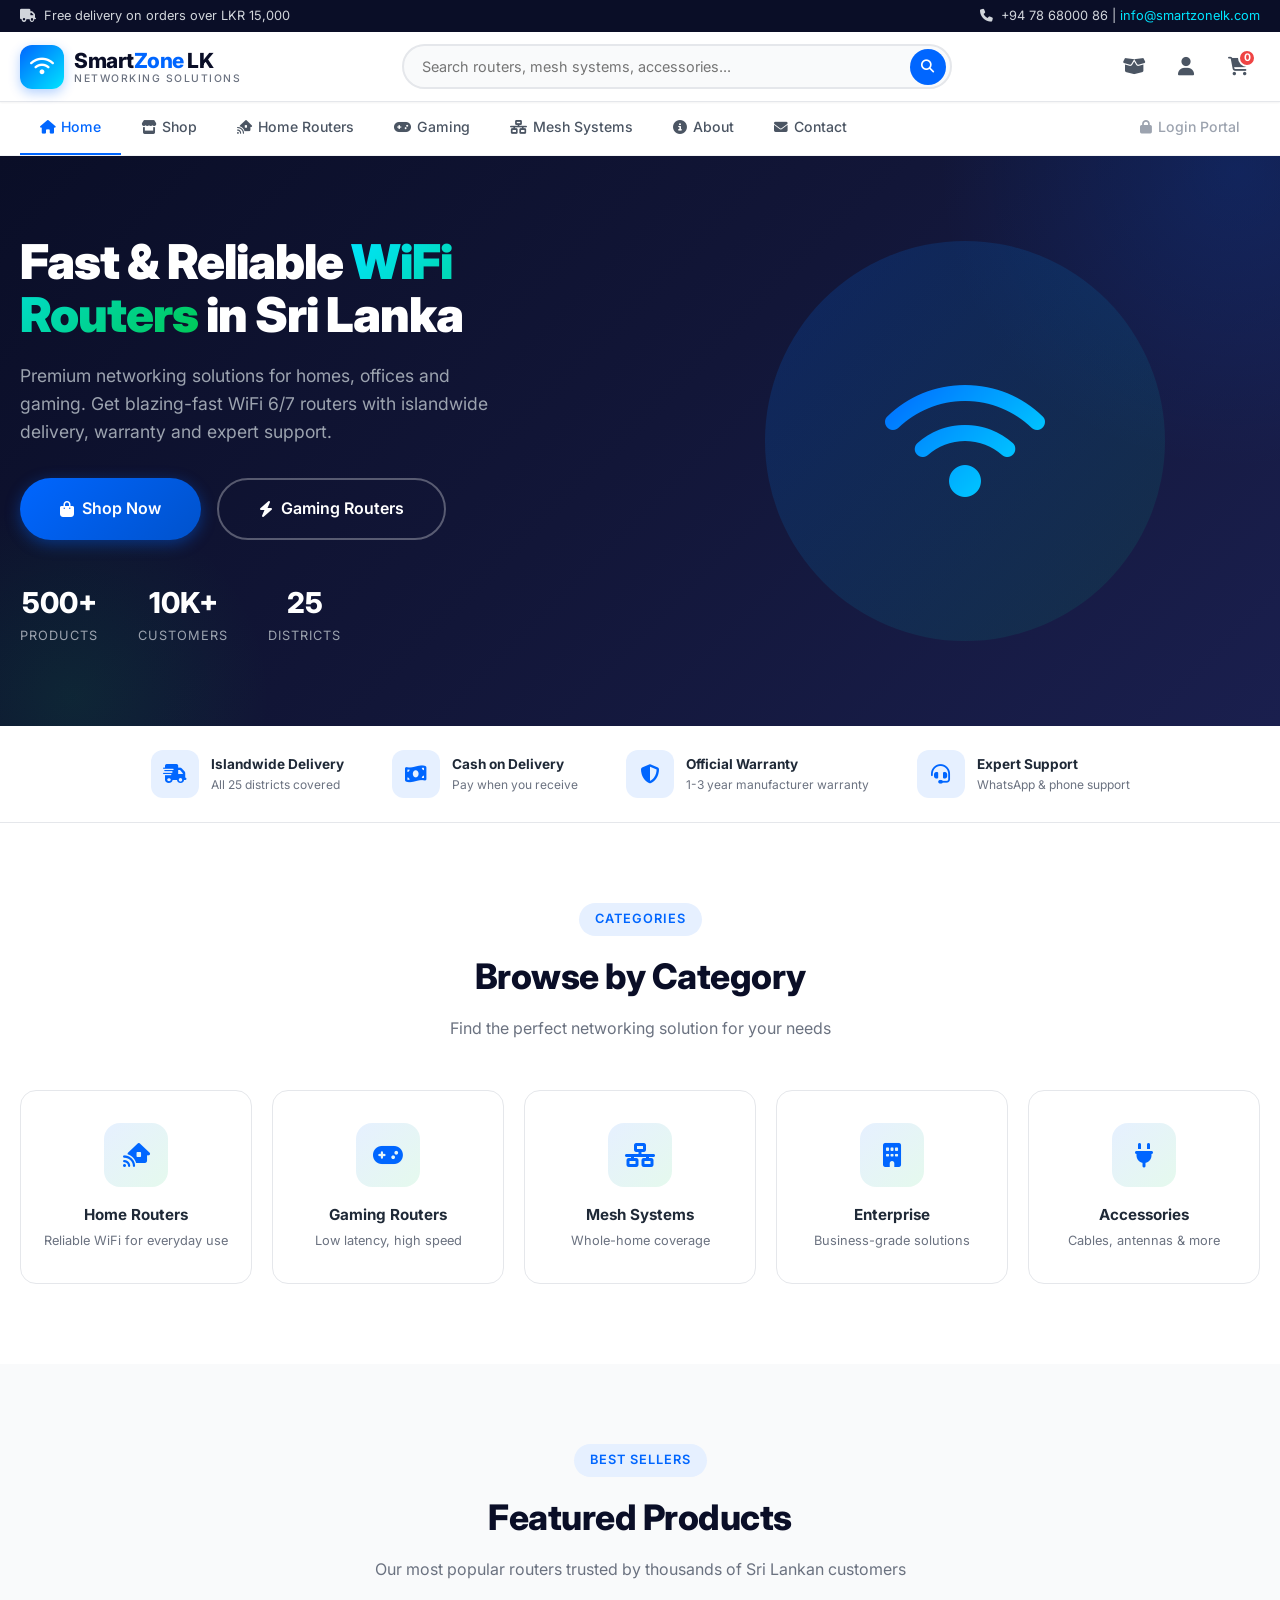
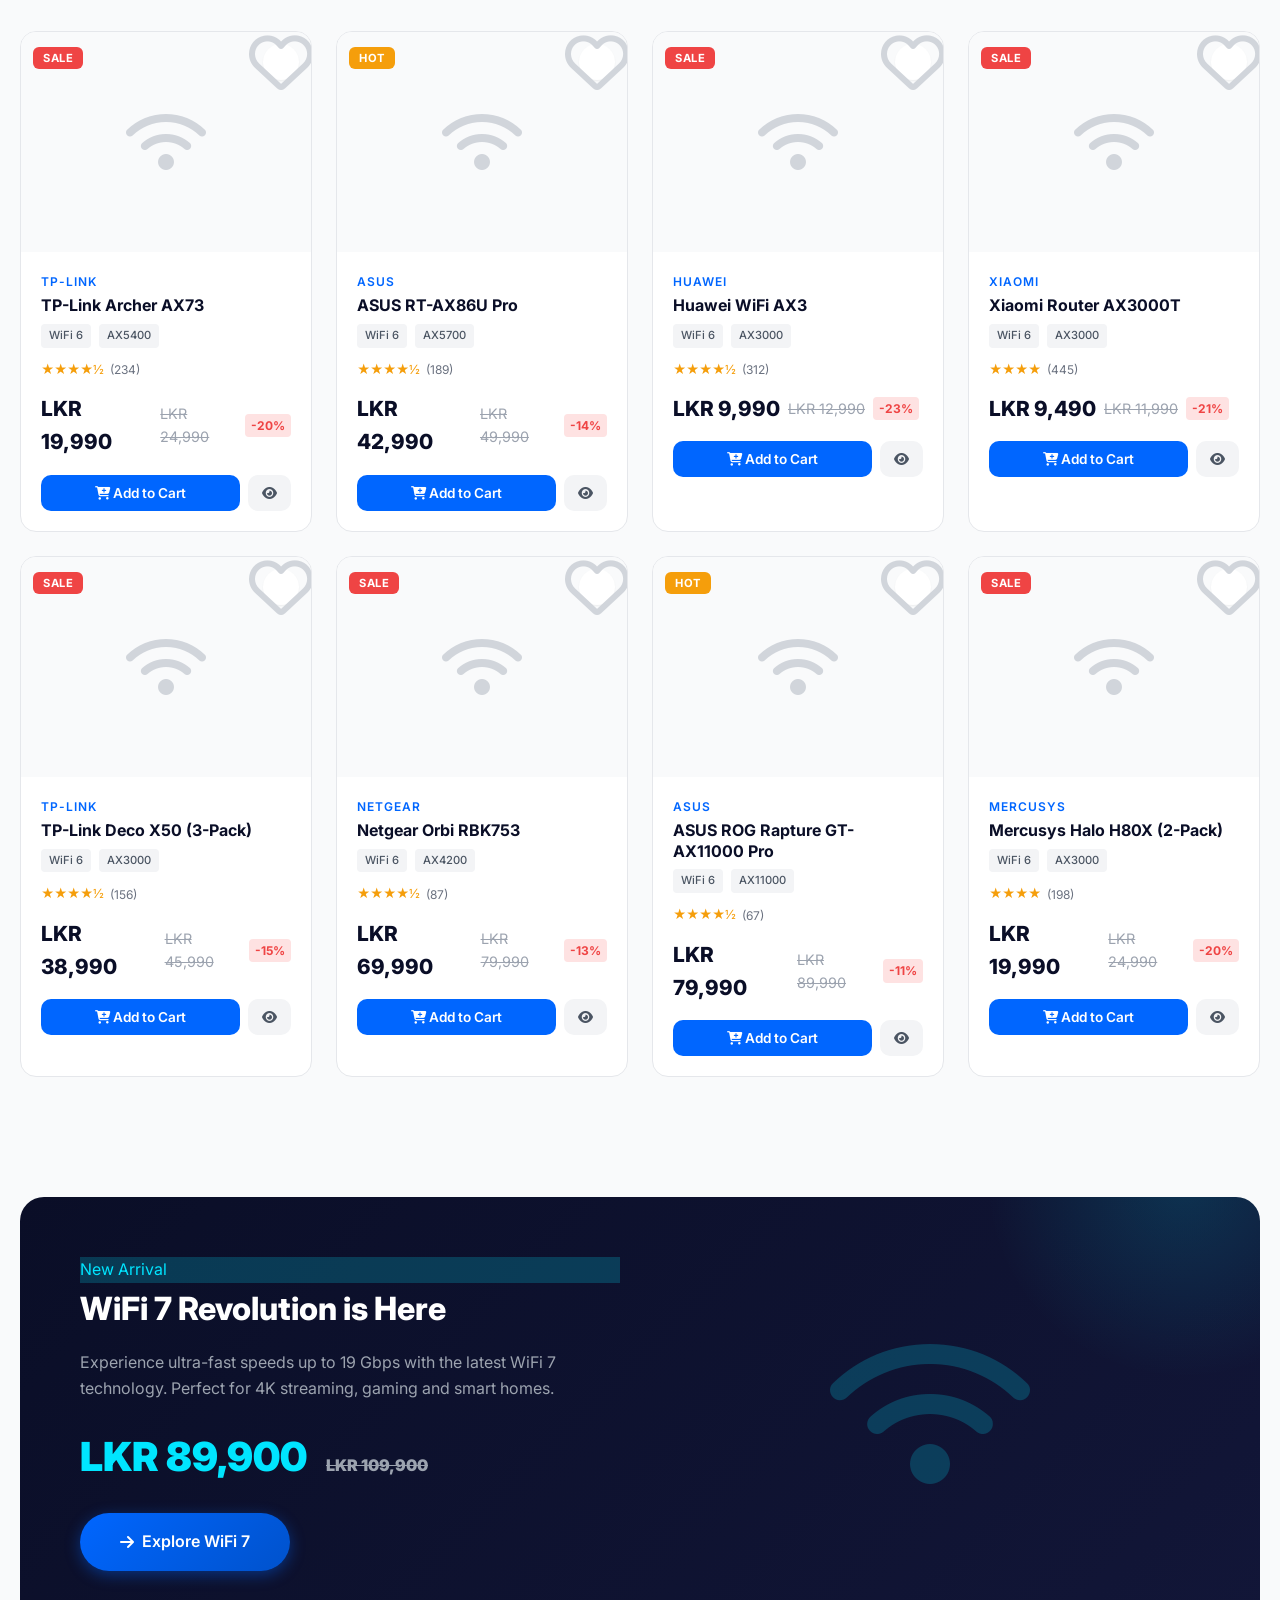
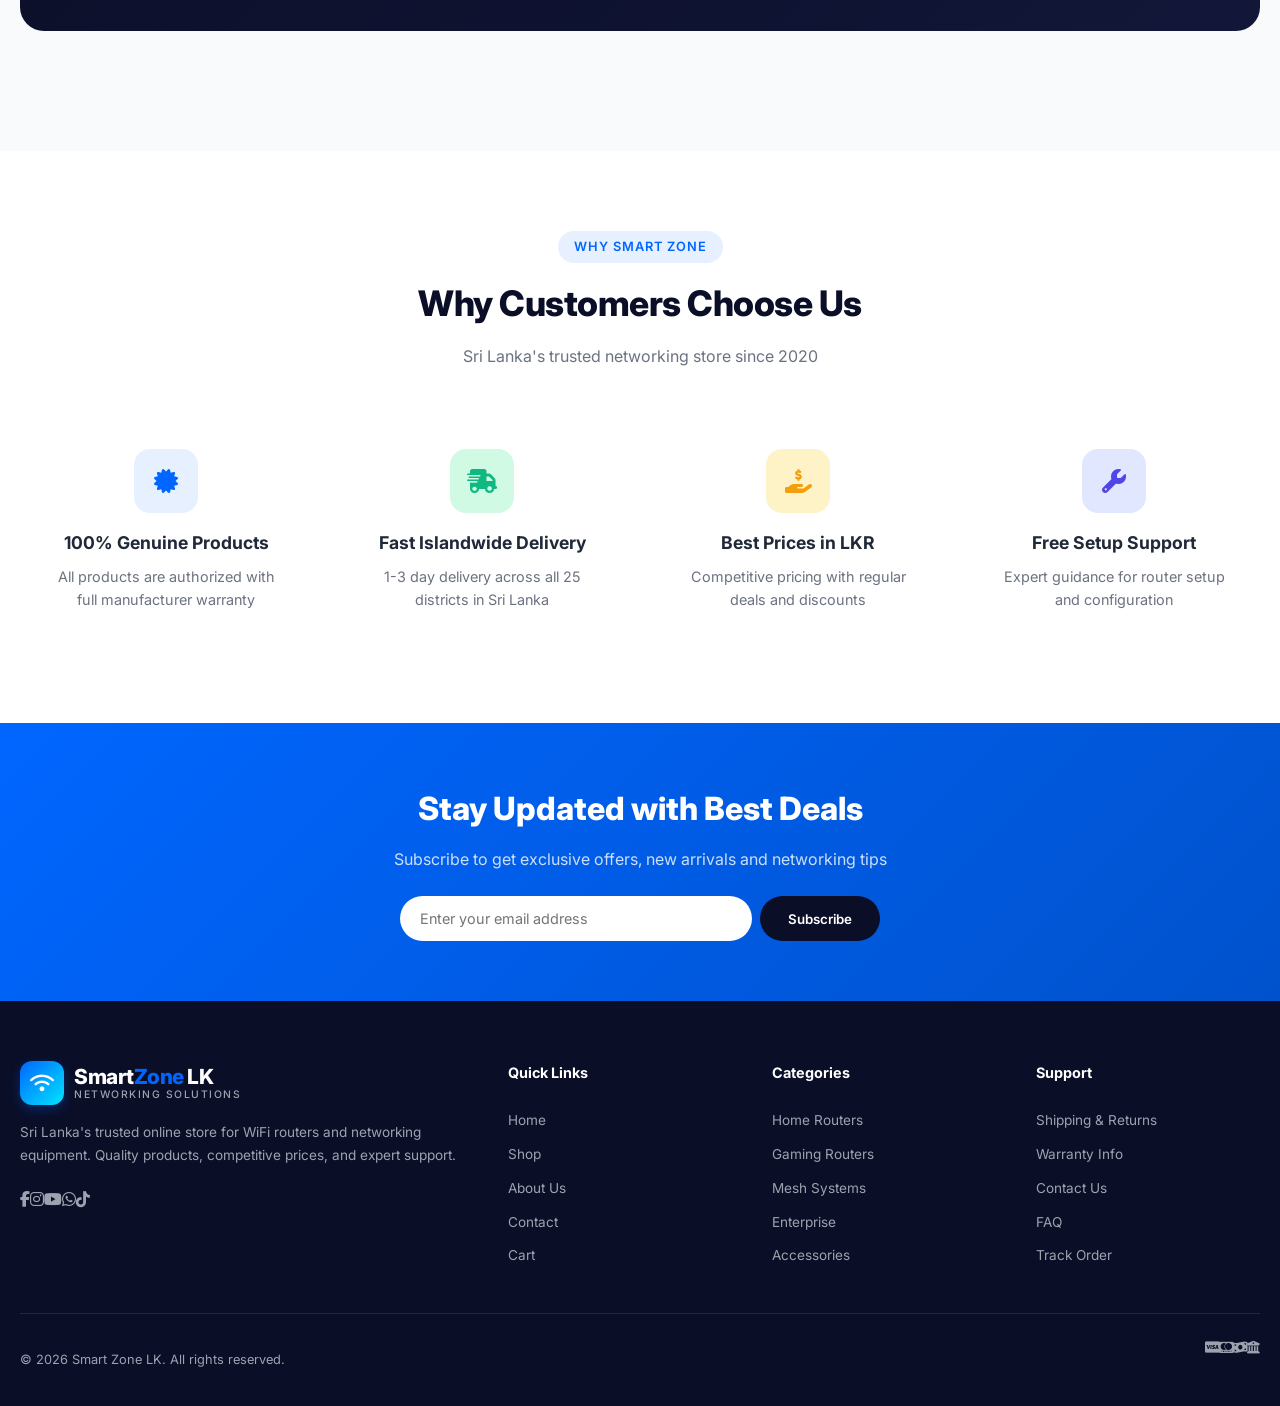
==== index.html @ ddccb2a2 "Add files via upload" ====
<!DOCTYPE html>
<html lang="en">
<head>
    <meta charset="UTF-8">
    <meta name="viewport" content="width=device-width, initial-scale=1.0">
    <title>Smart Zone LK | Fast & Reliable WiFi Routers in Sri Lanka</title>
    <meta name="description" content="Shop the best WiFi routers, networking devices and accessories in Sri Lanka. TP-Link, Huawei, ASUS, Xiaomi routers with islandwide delivery and warranty.">
    <meta name="keywords" content="WiFi router Sri Lanka, TP-Link, ASUS router, WiFi 6, gaming router, mesh system, networking Lanka, Smart Zone LK">
    <link rel="preconnect" href="https://fonts.googleapis.com">
    <link href="https://fonts.googleapis.com/css2?family=Inter:wght@300;400;500;600;700;800;900&family=JetBrains+Mono:wght@400;500&display=swap" rel="stylesheet">
    <link rel="stylesheet" href="https://cdnjs.cloudflare.com/ajax/libs/font-awesome/6.5.0/css/all.min.css">
    <link rel="stylesheet" href="CSS/style.css">
    <link rel="stylesheet" href="CSS/responsive.css">
    <link rel="stylesheet" href="CSS/admin.css">
</head>
<body>
    <!-- Top Bar -->
    <div class="top-bar">
        <div class="container">
            <span><i class="fas fa-truck"></i> Free delivery on orders over LKR 15,000</span>
            <span><i class="fas fa-phone"></i> +94 78 68000 86 | <a href="mailto:info@smartzonelk.com">info@smartzonelk.com</a></span>
        </div>
    </div>

    <!-- Header -->
    <header>
        <div class="container">
            <a href="#" class="logo" data-nav="home">
                <div class="logo-icon"><i class="fas fa-wifi"></i></div>
                <div class="logo-text">
                    <div class="brand">Smart<span>Zone</span> LK</div>
                    <div class="tagline">Networking Solutions</div>
                </div>
            </a>
            <div class="search-bar">
                <input type="text" id="searchInput" placeholder="Search routers, mesh systems, accessories...">
                <button id="searchBtn"><i class="fas fa-search"></i></button>
            </div>
            <div class="header-actions">
                <button class="header-btn" data-nav="orders" title="My Orders"><i class="fas fa-box-open"></i></button>
                <button class="header-btn" id="accountBtn" title="Account"><i class="fas fa-user"></i></button>
                <button class="header-btn" data-nav="cart" title="Cart">
                    <i class="fas fa-shopping-cart"></i>
                    <span class="badge" id="cartBadge">0</span>
                </button>
                <button class="mobile-menu-btn" id="mobileMenuBtn"><i class="fas fa-bars"></i></button>
            </div>
        </div>
    </header>

    <!-- Main Navigation -->
    <nav class="main-nav" id="mainNav">
        <div class="container">
            <a href="#" class="nav-link active" data-nav="home"><i class="fas fa-home"></i> Home</a>
            <a href="#" class="nav-link" data-nav="shop"><i class="fas fa-store"></i> Shop</a>
            <a href="#" class="nav-link" data-filter="Home Routers"><i class="fas fa-house-signal"></i> Home Routers</a>
            <a href="#" class="nav-link" data-filter="Gaming Routers"><i class="fas fa-gamepad"></i> Gaming</a>
            <a href="#" class="nav-link" data-filter="Mesh Systems"><i class="fas fa-network-wired"></i> Mesh Systems</a>
            <a href="#" class="nav-link" data-nav="about"><i class="fas fa-info-circle"></i> About</a>
            <a href="#" class="nav-link" data-nav="contact"><i class="fas fa-envelope"></i> Contact</a>
            <a href="#" class="nav-link" data-nav="login" style="margin-left:auto;color:var(--gray-400)"><i class="fas fa-lock"></i> Login Portal</a>
        </div>
    </nav>

    <!-- Mobile Nav -->
    <div class="mobile-nav" id="mobileNav">
        <div class="mobile-nav-header">
            <div class="logo">
                <div class="logo-icon" style="width:36px;height:36px;font-size:1rem;"><i class="fas fa-wifi"></i></div>
                <div class="logo-text">
                    <div class="brand" style="font-size:1rem;">Smart<span>Zone</span> LK</div>
                </div>
            </div>
            <button class="mobile-nav-close" id="mobileNavClose"><i class="fas fa-times"></i></button>
        </div>
        <div class="mobile-nav-links">
            <a href="#" data-nav="home"><i class="fas fa-home"></i> Home</a>
            <a href="#" data-nav="shop"><i class="fas fa-store"></i> Shop All</a>
            <a href="#" data-filter="Home Routers"><i class="fas fa-house-signal"></i> Home Routers</a>
            <a href="#" data-filter="Gaming Routers"><i class="fas fa-gamepad"></i> Gaming Routers</a>
            <a href="#" data-filter="Mesh Systems"><i class="fas fa-network-wired"></i> Mesh Systems</a>
            <a href="#" data-filter="Enterprise"><i class="fas fa-building"></i> Enterprise</a>
            <a href="#" data-filter="Accessories"><i class="fas fa-plug"></i> Accessories</a>
            <a href="#" data-nav="cart"><i class="fas fa-shopping-cart"></i> Cart</a>
            <a href="#" data-nav="orders"><i class="fas fa-box-open"></i> My Orders</a>
            <a href="#" data-nav="about"><i class="fas fa-info-circle"></i> About Us</a>
            <a href="#" data-nav="contact"><i class="fas fa-envelope"></i> Contact</a>
            <a href="#" data-nav="login"><i class="fas fa-lock"></i> Login Portal</a>
        </div>
    </div>

    <!-- ==================== PAGES ==================== -->

    <!-- HOME PAGE -->
    <div class="page active" id="page-home">
        <!-- Hero -->
        <section class="hero">
            <div class="container">
                <div class="hero-content">
                    <h1>Fast & Reliable <span>WiFi Routers</span> in Sri Lanka</h1>
                    <p>Premium networking solutions for homes, offices and gaming. Get blazing-fast WiFi 6/7 routers with islandwide delivery, warranty and expert support.</p>
                    <div class="hero-buttons">
                        <a href="#" class="btn btn-primary btn-lg" data-nav="shop"><i class="fas fa-shopping-bag"></i> Shop Now</a>
                        <a href="#" class="btn btn-outline btn-lg" data-filter="Gaming Routers"><i class="fas fa-bolt"></i> Gaming Routers</a>
                    </div>
                    <div class="hero-stats">
                        <div class="hero-stat"><div class="number">500+</div><div class="label">Products</div></div>
                        <div class="hero-stat"><div class="number">10K+</div><div class="label">Customers</div></div>
                        <div class="hero-stat"><div class="number">25</div><div class="label">Districts</div></div>
                    </div>
                </div>
                <div class="hero-visual">
                    <div class="hero-image-wrapper"><i class="fas fa-wifi"></i></div>
                </div>
            </div>
        </section>

        <!-- Trust Bar -->
        <section class="trust-bar">
            <div class="container">
                <div class="trust-items">
                    <div class="trust-item"><div class="trust-icon"><i class="fas fa-truck-fast"></i></div><div class="trust-text"><h4>Islandwide Delivery</h4><p>All 25 districts covered</p></div></div>
                    <div class="trust-item"><div class="trust-icon"><i class="fas fa-money-bill-wave"></i></div><div class="trust-text"><h4>Cash on Delivery</h4><p>Pay when you receive</p></div></div>
                    <div class="trust-item"><div class="trust-icon"><i class="fas fa-shield-halved"></i></div><div class="trust-text"><h4>Official Warranty</h4><p>1-3 year manufacturer warranty</p></div></div>
                    <div class="trust-item"><div class="trust-icon"><i class="fas fa-headset"></i></div><div class="trust-text"><h4>Expert Support</h4><p>WhatsApp & phone support</p></div></div>
                </div>
            </div>
        </section>

        <!-- Categories -->
        <section class="section" style="background:white;">
            <div class="container">
                <div class="section-header">
                    <div class="badge">Categories</div>
                    <h2>Browse by Category</h2>
                    <p>Find the perfect networking solution for your needs</p>
                </div>
                <div class="categories-grid">
                    <div class="category-card" data-filter="Home Routers"><div class="icon"><i class="fas fa-house-signal"></i></div><h3>Home Routers</h3><p>Reliable WiFi for everyday use</p></div>
                    <div class="category-card" data-filter="Gaming Routers"><div class="icon"><i class="fas fa-gamepad"></i></div><h3>Gaming Routers</h3><p>Low latency, high speed</p></div>
                    <div class="category-card" data-filter="Mesh Systems"><div class="icon"><i class="fas fa-network-wired"></i></div><h3>Mesh Systems</h3><p>Whole-home coverage</p></div>
                    <div class="category-card" data-filter="Enterprise"><div class="icon"><i class="fas fa-building"></i></div><h3>Enterprise</h3><p>Business-grade solutions</p></div>
                    <div class="category-card" data-filter="Accessories"><div class="icon"><i class="fas fa-plug"></i></div><h3>Accessories</h3><p>Cables, antennas & more</p></div>
                </div>
            </div>
        </section>

        <!-- Featured Products -->
        <section class="section">
            <div class="container">
                <div class="section-header">
                    <div class="badge">Best Sellers</div>
                    <h2>Featured Products</h2>
                    <p>Our most popular routers trusted by thousands of Sri Lankan customers</p>
                </div>
                <div class="products-grid" id="featuredProducts"></div>
            </div>
        </section>

        <!-- Featured Banner -->
        <section class="section" style="padding-top:0;">
            <div class="container">
                <div class="featured-banner">
                    <div>
                        <div class="badge" style="background:rgba(0,229,255,0.2);color:var(--accent);">New Arrival</div>
                        <h3>WiFi 7 Revolution is Here</h3>
                        <p>Experience ultra-fast speeds up to 19 Gbps with the latest WiFi 7 technology. Perfect for 4K streaming, gaming and smart homes.</p>
                        <div class="price-tag">LKR 89,900 <small>LKR 109,900</small></div>
                        <a href="#" class="btn btn-primary btn-lg" data-nav="shop"><i class="fas fa-arrow-right"></i> Explore WiFi 7</a>
                    </div>
                    <div style="display:flex;align-items:center;justify-content:center;"><i class="fas fa-wifi" style="font-size:10rem;color:rgba(0,229,255,0.2);"></i></div>
                </div>
            </div>
        </section>

        <!-- Why Choose Us -->
        <section class="section" style="background:white;">
            <div class="container">
                <div class="section-header">
                    <div class="badge">Why Smart Zone</div>
                    <h2>Why Customers Choose Us</h2>
                    <p>Sri Lanka's trusted networking store since 2020</p>
                </div>
                <div style="display:grid;grid-template-columns:repeat(auto-fit,minmax(250px,1fr));gap:24px;">
                    <div style="text-align:center;padding:32px;"><div style="width:64px;height:64px;background:var(--primary-light);border-radius:16px;display:flex;align-items:center;justify-content:center;margin:0 auto 16px;font-size:1.5rem;color:var(--primary);"><i class="fas fa-certificate"></i></div><h3 style="font-size:1.1rem;font-weight:700;margin-bottom:8px;">100% Genuine Products</h3><p style="font-size:0.9rem;color:var(--gray-500);">All products are authorized with full manufacturer warranty</p></div>
                    <div style="text-align:center;padding:32px;"><div style="width:64px;height:64px;background:var(--success-light);border-radius:16px;display:flex;align-items:center;justify-content:center;margin:0 auto 16px;font-size:1.5rem;color:var(--success);"><i class="fas fa-truck-fast"></i></div><h3 style="font-size:1.1rem;font-weight:700;margin-bottom:8px;">Fast Islandwide Delivery</h3><p style="font-size:0.9rem;color:var(--gray-500);">1-3 day delivery across all 25 districts in Sri Lanka</p></div>
                    <div style="text-align:center;padding:32px;"><div style="width:64px;height:64px;background:var(--warning-light);border-radius:16px;display:flex;align-items:center;justify-content:center;margin:0 auto 16px;font-size:1.5rem;color:var(--warning);"><i class="fas fa-hand-holding-dollar"></i></div><h3 style="font-size:1.1rem;font-weight:700;margin-bottom:8px;">Best Prices in LKR</h3><p style="font-size:0.9rem;color:var(--gray-500);">Competitive pricing with regular deals and discounts</p></div>
                    <div style="text-align:center;padding:32px;"><div style="width:64px;height:64px;background:#E0E7FF;border-radius:16px;display:flex;align-items:center;justify-content:center;margin:0 auto 16px;font-size:1.5rem;color:#4F46E5;"><i class="fas fa-wrench"></i></div><h3 style="font-size:1.1rem;font-weight:700;margin-bottom:8px;">Free Setup Support</h3><p style="font-size:0.9rem;color:var(--gray-500);">Expert guidance for router setup and configuration</p></div>
                </div>
            </div>
        </section>

        <!-- Newsletter -->
        <section class="newsletter">
            <div class="container">
                <h2>Stay Updated with Best Deals</h2>
                <p>Subscribe to get exclusive offers, new arrivals and networking tips</p>
                <div class="newsletter-form">
                    <input type="email" id="newsletterEmail" placeholder="Enter your email address">
                    <button id="newsletterBtn">Subscribe</button>
                </div>
            </div>
        </section>
    </div>

    <!-- SHOP PAGE -->
    <div class="page" id="page-shop">
        <div class="container">
            <div class="breadcrumb">
                <a href="#" data-nav="home">Home</a><i class="fas fa-chevron-right" style="font-size:0.7rem;"></i>
                <span class="current" id="shopBreadcrumb">All Products</span>
            </div>
            <h1 style="font-size:2rem;font-weight:800;color:var(--dark);margin-bottom:8px;" id="shopTitle">All Products</h1>
            <p style="color:var(--gray-500);margin-bottom:24px;" id="shopSubtitle">Browse our complete collection of routers and networking devices</p>
            <div class="shop-layout">
                <aside class="shop-sidebar">
                    <div class="filter-group">
                        <h4>Categories <i class="fas fa-filter"></i></h4>
                        <div class="filter-option"><input type="checkbox" id="cat-all" checked><label for="cat-all">All Products</label></div>
                        <div class="filter-option"><input type="checkbox" id="cat-home"><label for="cat-home">Home Routers</label></div>
                        <div class="filter-option"><input type="checkbox" id="cat-gaming"><label for="cat-gaming">Gaming Routers</label></div>
                        <div class="filter-option"><input type="checkbox" id="cat-mesh"><label for="cat-mesh">Mesh Systems</label></div>
                        <div class="filter-option"><input type="checkbox" id="cat-enterprise"><label for="cat-enterprise">Enterprise</label></div>
                        <div class="filter-option"><input type="checkbox" id="cat-accessories"><label for="cat-accessories">Accessories</label></div>
                    </div>
                    <div class="filter-group">
                        <h4>Brands</h4>
                        <div class="filter-option"><input type="checkbox" id="brand-tp"><label for="brand-tp">TP-Link</label></div>
                        <div class="filter-option"><input type="checkbox" id="brand-asus"><label for="brand-asus">ASUS</label></div>
                        <div class="filter-option"><input type="checkbox" id="brand-huawei"><label for="brand-huawei">Huawei</label></div>
                        <div class="filter-option"><input type="checkbox" id="brand-xiaomi"><label for="brand-xiaomi">Xiaomi</label></div>
                        <div class="filter-option"><input type="checkbox" id="brand-netgear"><label for="brand-netgear">Netgear</label></div>
                        <div class="filter-option"><input type="checkbox" id="brand-mercusys"><label for="brand-mercusys">Mercusys</label></div>
                    </div>
                    <div class="filter-group">
                        <h4>WiFi Standard</h4>
                        <div class="filter-option"><input type="checkbox" id="wifi-6e"><label for="wifi-6e">WiFi 6E</label></div>
                        <div class="filter-option"><input type="checkbox" id="wifi-6"><label for="wifi-6">WiFi 6</label></div>
                        <div class="filter-option"><input type="checkbox" id="wifi-5"><label for="wifi-5">WiFi 5 (AC)</label></div>
                    </div>
                    <div class="filter-group">
                        <h4>Price Range (LKR)</h4>
                        <div class="price-range">
                            <input type="number" id="priceMin" placeholder="Min" value="0">
                            <span>—</span>
                            <input type="number" id="priceMax" placeholder="Max" value="200000">
                        </div>
                        <button class="btn btn-sm btn-ghost" id="applyPriceBtn" style="width:100%;margin-top:12px;justify-content:center;">Apply Price Filter</button>
                    </div>
                </aside>
                <div class="shop-main">
                    <div class="shop-header">
                        <div class="results">Showing <strong id="productCount">0</strong> products</div>
                        <select class="sort-select" id="sortSelect">
                            <option value="featured">Sort: Featured</option>
                            <option value="price-low">Price: Low to High</option>
                            <option value="price-high">Price: High to Low</option>
                            <option value="name-az">Name: A-Z</option>
                            <option value="newest">Newest First</option>
                            <option value="rating">Highest Rated</option>
                        </select>
                    </div>
                    <div class="products-grid" id="shopProducts"></div>
                </div>
            </div>
        </div>
    </div>

    <!-- PRODUCT DETAIL PAGE -->
    <div class="page" id="page-product">
        <div class="container">
            <div class="breadcrumb">
                <a href="#" data-nav="home">Home</a><i class="fas fa-chevron-right" style="font-size:0.7rem;"></i>
                <a href="#" data-nav="shop">Shop</a><i class="fas fa-chevron-right" style="font-size:0.7rem;"></i>
                <span class="current" id="productBreadcrumb">Product</span>
            </div>
            <div class="product-detail-grid" id="productDetail"></div>
            <div class="related-products" id="relatedProducts"></div>
        </div>
    </div>

    <!-- CART PAGE -->
    <div class="page" id="page-cart">
        <div class="container">
            <h1><i class="fas fa-shopping-cart" style="color:var(--primary);"></i> Shopping Cart</h1>
            <div id="cartContent"></div>
        </div>
    </div>

    <!-- CHECKOUT PAGE -->
    <div class="page" id="page-checkout">
        <div class="container">
            <h1><i class="fas fa-credit-card" style="color:var(--primary);"></i> Checkout</h1>
            <div class="checkout-layout">
                <div>
                    <div class="checkout-form">
                        <h3><span class="step">1</span> Shipping Information</h3>
                        <div class="form-row">
                            <div class="form-group"><label>Full Name *</label><input type="text" id="checkName" placeholder="e.g. Kamal Perera" required></div>
                            <div class="form-group"><label>Phone Number *</label><input type="tel" id="checkPhone" placeholder="+94 7X XXX XXXX" required></div>
                        </div>
                        <div class="form-group"><label>Email Address *</label><input type="email" id="checkEmail" placeholder="kamal@email.com" required></div>
                        <div class="form-group"><label>Shipping Address *</label><textarea id="checkAddress" placeholder="No. 123, Main Street, Colombo 07" rows="3"></textarea></div>
                        <div class="form-row">
                            <div class="form-group">
                                <label>District *</label>
                                <select id="checkDistrict">
                                    <option value="">Select District</option>
                                    <option>Colombo</option><option>Gampaha</option><option>Kalutara</option><option>Kandy</option><option>Matale</option><option>Nuwara Eliya</option><option>Galle</option><option>Matara</option><option>Hambantota</option><option>Jaffna</option><option>Kilinochchi</option><option>Mannar</option><option>Mullaitivu</option><option>Vavuniya</option><option>Batticaloa</option><option>Ampara</option><option>Trincomalee</option><option>Kurunegala</option><option>Puttalam</option><option>Anuradhapura</option><option>Polonnaruwa</option><option>Badulla</option><option>Monaragala</option><option>Ratnapura</option><option>Kegalle</option>
                                </select>
                            </div>
                            <div class="form-group"><label>City *</label><input type="text" id="checkCity" placeholder="e.g. Colombo"></div>
                        </div>
                        <div class="form-group"><label>Postal Code</label><input type="text" id="checkPostal" placeholder="e.g. 00700"></div>
                        <div class="form-group"><label>Order Notes (Optional)</label><textarea id="checkNotes" placeholder="Any special instructions..." rows="2"></textarea></div>
                    </div>
                    <div class="checkout-form" style="margin-top:24px;">
                        <h3><span class="step">2</span> Payment Method</h3>
                        <div class="payment-methods">
                            <div class="payment-method active" data-method="cod"><input type="radio" name="payment" value="cod" checked><div class="pay-icon"><i class="fas fa-money-bill-wave"></i></div><div class="pay-info"><h4>Cash on Delivery (COD)</h4><p>Pay when you receive your order</p></div></div>
                            <div class="payment-method" data-method="bank"><input type="radio" name="payment" value="bank"><div class="pay-icon"><i class="fas fa-building-columns"></i></div><div class="pay-info"><h4>Bank Transfer</h4><p>Direct bank transfer to our account</p></div></div>
                            <div class="payment-method" data-method="online"><input type="radio" name="payment" value="online"><div class="pay-icon"><i class="fas fa-credit-card"></i></div><div class="pay-info"><h4>Online Payment (PayHere)</h4><p>Credit/Debit card, eZ Cash, mCash</p></div></div>
                        </div>
                        <div id="bankDetails" style="display:none;background:var(--gray-50);padding:16px;border-radius:10px;margin-bottom:16px;">
                            <p style="font-size:0.85rem;color:var(--gray-600);margin-bottom:8px;"><strong>Bank Transfer Details:</strong></p>
                            <p style="font-size:0.85rem;color:var(--gray-600);">Bank: Bank of Ceylon</p>
                            <p style="font-size:0.85rem;color:var(--gray-600);">Account Name: I P M D WIJEGUNAWARSHANA</p>
                            <p style="font-size:0.85rem;color:var(--gray-600);">Account No: 95251938</p>
                            <p style="font-size:0.85rem;color:var(--gray-600);">Branch: Padaviya</p>
                        </div>
                    </div>
                    <button class="btn btn-primary btn-lg" id="placeOrderBtn" style="width:100%;justify-content:center;margin-top:24px;"><i class="fas fa-lock"></i> Place Order</button>
                </div>
                <div class="order-summary" id="checkoutSummary"></div>
            </div>
        </div>
    </div>

    <!-- ABOUT PAGE -->
    <div class="page" id="page-about">
        <div class="about-hero"><div class="container"><h1>About Smart Zone LK</h1><p>Sri Lanka's premier destination for WiFi routers and networking solutions</p></div></div>
        <div class="about-content">
            <div class="container">
                <div class="about-grid">
                    <div>
                        <h2>Connecting Sri Lanka to the Digital World</h2>
                        <p>Founded in 2020, Smart Zone LK has grown to become one of Sri Lanka's most trusted online retailers for networking equipment. We specialize in providing high-quality WiFi routers, mesh systems, and networking accessories at competitive prices.</p>
                        <p>Our mission is simple: to help every Sri Lankan home and business enjoy fast, reliable internet connectivity. We partner with leading brands like TP-Link, ASUS, Huawei, Xiaomi, and Netgear to bring you genuine products with full warranty coverage.</p>
                        <div class="about-features">
                            <div class="about-feature"><i class="fas fa-check-circle"></i><div><h4>Authorized Dealer</h4><p>Official partner of top brands</p></div></div>
                            <div class="about-feature"><i class="fas fa-check-circle"></i><div><h4>Expert Team</h4><p>Certified networking professionals</p></div></div>
                            <div class="about-feature"><i class="fas fa-check-circle"></i><div><h4>25 District Coverage</h4><p>Islandwide delivery network</p></div></div>
                            <div class="about-feature"><i class="fas fa-check-circle"></i><div><h4>After-Sales Support</h4><p>Dedicated WhatsApp support</p></div></div>
                        </div>
                    </div>
                    <div style="background:var(--gray-50);border-radius:var(--radius-xl);padding:40px;text-align:center;">
                        <i class="fas fa-wifi" style="font-size:6rem;color:var(--primary);margin-bottom:24px;"></i>
                        <div style="display:grid;grid-template-columns:1fr 1fr;gap:20px;text-align:center;">
                            <div><div style="font-size:2rem;font-weight:900;color:var(--primary);">10,000+</div><div style="font-size:0.85rem;color:var(--gray-500);">Happy Customers</div></div>
                            <div><div style="font-size:2rem;font-weight:900;color:var(--secondary);">500+</div><div style="font-size:0.85rem;color:var(--gray-500);">Products Available</div></div>
                            <div><div style="font-size:2rem;font-weight:900;color:var(--warning);">4.8/5</div><div style="font-size:0.85rem;color:var(--gray-500);">Customer Rating</div></div>
                            <div><div style="font-size:2rem;font-weight:900;color:var(--accent);">3 Years</div><div style="font-size:0.85rem;color:var(--gray-500);">In Business</div></div>
                        </div>
                    </div>
                </div>
            </div>
        </div>
    </div>

    <!-- CONTACT PAGE -->
    <div class="page" id="page-contact">
        <div class="container">
            <div class="breadcrumb"><a href="#" data-nav="home">Home</a><i class="fas fa-chevron-right" style="font-size:0.7rem;"></i><span class="current">Contact Us</span></div>
            <div class="contact-page">
                <h1 style="font-size:2rem;font-weight:800;color:var(--dark);margin-bottom:8px;">Get in Touch</h1>
                <p style="color:var(--gray-500);margin-bottom:40px;">Have questions? We're here to help you find the perfect networking solution.</p>
                <div class="contact-grid">
                    <div class="contact-info-cards">
                        <div class="contact-card"><div class="icon"><i class="fas fa-location-dot"></i></div><div><h4>Visit Our Store</h4><p>Bandaranayaka Juncition ,Padaviya, Sri Lanka</p></div></div>
                        <div class="contact-card"><div class="icon"><i class="fas fa-phone"></i></div><div><h4>Call Us</h4><p>+94 78 68000 86<br>+94 78 68000 86</p></div></div>
                        <div class="contact-card"><div class="icon"><i class="fab fa-whatsapp"></i></div><div><h4>WhatsApp</h4><p>+94 78 68000 86<br>Available 9 AM - 9 PM</p></div></div>
                        <div class="contact-card"><div class="icon"><i class="fas fa-envelope"></i></div><div><h4>Email</h4><p>info@smartzonelk.com<br>support@smartzonelk.com</p></div></div>
                        <div class="contact-card"><div class="icon"><i class="fas fa-clock"></i></div><div><h4>Business Hours</h4><p>Mon - Sat: 9:00 AM - 7:00 PM<br>Sunday: 10:00 AM - 5:00 PM</p></div></div>
                    </div>
                    <div class="checkout-form">
                        <h3><i class="fas fa-paper-plane"></i> Send us a Message</h3>
                        <div class="form-row">
                            <div class="form-group"><label>Your Name</label><input type="text" placeholder="Full name"></div>
                            <div class="form-group"><label>Email</label><input type="email" placeholder="your@email.com"></div>
                        </div>
                        <div class="form-group"><label>Subject</label><input type="text" placeholder="How can we help?"></div>
                        <div class="form-group"><label>Message</label><textarea rows="5" placeholder="Write your message here..."></textarea></div>
                        <button class="btn btn-primary" id="sendMessageBtn" style="width:100%;justify-content:center;"><i class="fas fa-paper-plane"></i> Send Message</button>
                    </div>
                </div>
            </div>
        </div>
    </div>

    <!-- SHIPPING PAGE -->
    <div class="page" id="page-shipping">
        <div class="container">
            <div class="policy-page">
                <h1>Shipping & Returns Policy</h1>
                <p class="last-updated">Last updated: January 2025</p>
                <h2>Shipping Information</h2>
                <p>Smart Zone LK delivers to all 25 districts in Sri Lanka. We use reliable courier partners to ensure your products reach you safely and on time.</p>
                <ul><li><strong>Colombo & Suburbs:</strong> 1-2 business days</li><li><strong>Major Cities:</strong> 2-3 business days</li><li><strong>Other Districts:</strong> 3-5 business days</li><li><strong>Free Delivery:</strong> Orders above LKR 15,000</li><li><strong>Standard Delivery:</strong> LKR 400 - LKR 650 (based on location)</li></ul>
                <h2>Return Policy</h2>
                <p>We offer a 7-day return policy for defective products. Items must be in original packaging with all accessories and documentation.</p>
                <ul><li>Products must be unused and in original condition</li><li>Return shipping costs are covered for defective items</li><li>Refunds are processed within 5-7 business days</li><li>Exchange available for same product if defective</li></ul>
            </div>
        </div>
    </div>

    <!-- WARRANTY PAGE -->
    <div class="page" id="page-warranty">
        <div class="container">
            <div class="policy-page">
                <h1>Warranty Information</h1>
                <p class="last-updated">Last updated: January 2025</p>
                <h2>Manufacturer Warranty</h2>
                <p>All products sold by Smart Zone LK come with official manufacturer warranty. Warranty periods vary by product and brand.</p>
                <h2>Warranty Coverage</h2>
                <ul><li>TP-Link: 2-3 years manufacturer warranty</li><li>ASUS: 2-3 years manufacturer warranty</li><li>Huawei: 1-2 years manufacturer warranty</li><li>Xiaomi: 1 year manufacturer warranty</li><li>Netgear: 1-2 years manufacturer warranty</li></ul>
                <h2>What's Covered</h2>
                <p>Manufacturing defects, hardware malfunctions under normal use, and firmware issues are covered. Physical damage, water damage, and unauthorized modifications void the warranty.</p>
                <h2>Claim Process</h2>
                <p>Contact our support team via WhatsApp or email with your order number and issue description. We'll guide you through the warranty claim process.</p>
            </div>
        </div>
    </div>

    <!-- LOGIN/REGISTER PORTAL -->
    <div class="page" id="page-login">
        <div class="admin-login-page">
            <div class="admin-login-card" id="portalLoginCard">
                <div class="logo-icon" style="background:linear-gradient(135deg,var(--primary),var(--accent));margin:0 auto 20px;"><i class="fas fa-user-circle"></i></div>
                <h2 id="portalTitle">Sign In</h2>
                <p id="portalSubtitle">Access your account or admin dashboard</p>
                <div class="form-group"><label>Email Address</label><input type="email" id="portalEmail" placeholder="your@email.com"></div>
                <div class="form-group"><label>Password</label><input type="password" id="portalPassword" placeholder="Enter password"></div>
                
                <!-- Registration Specific Fields (Hidden by default) -->
                <div id="portalRegFields" style="display:none;">
                    <div class="form-group"><label>Full Name</label><input type="text" id="portalName" placeholder="Your full name"></div>
                    <div class="form-group"><label>Phone</label><input type="tel" id="portalPhone" placeholder="+94 7X XXX XXXX"></div>
                </div>

                <div class="form-group" style="display:flex;align-items:center;gap:8px;" id="portalRememberDiv"><input type="checkbox" id="portalRemember" style="accent-color:var(--primary);"><label for="portalRemember" style="font-size:0.85rem;color:var(--gray-600);">Remember me</label></div>
                
                <button class="btn btn-primary btn-lg" id="portalSubmitBtn" style="width:100%;justify-content:center;"><i class="fas fa-sign-in-alt"></i> Sign In</button>
                <p style="text-align:center;margin-top:16px;font-size:0.85rem;color:var(--gray-600);" id="portalSwitchText">Don't have an account? <a href="#" id="portalSwitchLink" style="color:var(--primary);font-weight:600;">Sign Up</a></p>
                <div style="text-align:center;margin-top:20px;"><a href="#" onclick="navigateTo('home')" style="color:var(--gray-500);text-decoration:none;font-size:0.85rem;"><i class="fas fa-arrow-left"></i> Back to Store</a></div>
            </div>
        </div>
    </div>

    <!-- CUSTOMER ORDERS PAGE -->
    <div class="page" id="page-orders">
        <div class="container" style="padding: 40px 20px;">
            <div style="display: flex; justify-content: space-between; align-items: center; margin-bottom: 32px;">
                <h1 style="font-size: 2rem; font-weight: 800; color: var(--dark);">My Orders</h1>
                <button class="btn btn-outline" style="color:var(--dark); border-color:var(--gray-300);" onclick="navigateTo('shop')"><i class="fas fa-store"></i> Keep Shopping</button>
            </div>
            
            <div id="customerOrdersContainer">
                <!-- Orders will be injected here via orders.js -->
            </div>
        </div>
    </div>

    <!-- ADMIN DASHBOARD -->
    <div class="page" id="page-admin">
        <div class="admin-layout">
            <aside class="admin-sidebar">
                <div class="admin-logo"><h3>🔷 Smart Zone LK</h3><span>Admin Dashboard</span></div>
                <nav class="admin-nav">
                    <div class="admin-nav-section">Main</div>
                    <a class="admin-nav-item active" data-admin="dashboard"><i class="fas fa-chart-pie"></i> Dashboard</a>
                    <a class="admin-nav-item" data-admin="products"><i class="fas fa-box"></i> Products</a>
                    <a class="admin-nav-item" data-admin="orders"><i class="fas fa-shopping-bag"></i> Orders</a>
                    <a class="admin-nav-item" data-admin="customers"><i class="fas fa-users"></i> Customers</a>
                    <div class="admin-nav-section">Management</div>
                    <a class="admin-nav-item" data-admin="add-product"><i class="fas fa-plus-circle"></i> Add Product</a>
                    <a class="admin-nav-item" data-admin="analytics"><i class="fas fa-chart-line"></i> Analytics</a>
                    <a class="admin-nav-item" data-nav="home"><i class="fas fa-store"></i> View Store</a>
                    <div class="admin-nav-section">Account</div>
                    <a class="admin-nav-item" id="adminLogoutBtn" style="color:var(--danger);"><i class="fas fa-sign-out-alt"></i> Logout</a>
                </nav>
            </aside>
            <main class="admin-main">
                <!-- Dashboard -->
                <div class="admin-section active" id="admin-dashboard">
                    <div class="admin-header">
                        <div><h1>Dashboard</h1><p style="color:var(--gray-500);font-size:0.9rem;">Welcome back! Here's what's happening with your store.</p></div>
                        <div class="admin-user"><div class="admin-avatar">A</div><div><div style="font-weight:600;font-size:0.9rem;">Admin User</div><div style="font-size:0.75rem;color:var(--gray-500);">Store Manager</div></div></div>
                    </div>
                    <div class="stats-grid">
                        <div class="stat-card"><div class="stat-icon blue"><i class="fas fa-dollar-sign"></i></div><div class="stat-value" id="statRevenue">LKR 2,450,000</div><div class="stat-label">Total Revenue</div><div class="stat-change up"><i class="fas fa-arrow-up"></i> 12.5% from last month</div></div>
                        <div class="stat-card"><div class="stat-icon green"><i class="fas fa-shopping-bag"></i></div><div class="stat-value" id="statOrders">156</div><div class="stat-label">Total Orders</div><div class="stat-change up"><i class="fas fa-arrow-up"></i> 8.2% from last month</div></div>
                        <div class="stat-card"><div class="stat-icon orange"><i class="fas fa-box"></i></div><div class="stat-value" id="statProducts">48</div><div class="stat-label">Products</div><div class="stat-change up"><i class="fas fa-arrow-up"></i> 5 new this month</div></div>
                        <div class="stat-card"><div class="stat-icon red"><i class="fas fa-users"></i></div><div class="stat-value">1,247</div><div class="stat-label">Customers</div><div class="stat-change up"><i class="fas fa-arrow-up"></i> 15.3% from last month</div></div>
                    </div>
                    <div class="admin-card">
                        <div class="admin-card-header"><h3><i class="fas fa-chart-bar" style="color:var(--primary);"></i> Monthly Sales Overview</h3></div>
                        <div style="padding:24px;"><div class="chart-container"><div class="chart-bars" id="chartBars"></div></div></div>
                    </div>
                    <div class="admin-card">
                        <div class="admin-card-header"><h3>Recent Orders</h3><button class="btn btn-sm btn-ghost" data-admin="orders">View All</button></div>
                        <table class="admin-table"><thead><tr><th>Order ID</th><th>Customer</th><th>Amount</th><th>Status</th><th>Date</th></tr></thead><tbody id="recentOrdersBody"></tbody></table>
                    </div>
                    <div class="admin-card">
                        <div class="admin-card-header"><h3><i class="fas fa-exclamation-triangle" style="color:var(--warning);"></i> Low Stock Alerts</h3></div>
                        <table class="admin-table"><thead><tr><th>Product</th><th>SKU</th><th>Stock</th><th>Status</th></tr></thead><tbody id="lowStockBody"></tbody></table>
                    </div>
                </div>
                <!-- Products -->
                <div class="admin-section" id="admin-products" style="display:none;">
                    <div class="admin-header"><h1>Products</h1><button class="btn btn-primary" data-admin="add-product"><i class="fas fa-plus"></i> Add Product</button></div>
                    <div class="admin-card"><table class="admin-table"><thead><tr><th>Product</th><th>Brand</th><th>Category</th><th>Price</th><th>Stock</th><th>Status</th><th>Actions</th></tr></thead><tbody id="adminProductsBody"></tbody></table></div>
                </div>
                <!-- Add Product -->
                <div class="admin-section" id="admin-add-product" style="display:none;">
                    <div class="admin-header"><h1 id="productFormTitle">Add New Product</h1><button class="btn btn-ghost" data-admin="products"><i class="fas fa-arrow-left"></i> Back to Products</button></div>
                    <div class="admin-card">
                        <div class="admin-form-grid">
                            <div class="full"><label>Image URL (Optional)</label><input type="text" id="prodImageUrl" placeholder="https://example.com/image.jpg"></div>
                            <div><label>Product Name *</label><input type="text" id="prodName" placeholder="e.g. TP-Link Archer AX73"></div>
                            <div><label>Brand *</label><select id="prodBrand"><option value="">Select Brand</option><option>TP-Link</option><option>ASUS</option><option>Huawei</option><option>Xiaomi</option><option>Netgear</option><option>Mercusys</option><option>Tenda</option><option>D-Link</option><option>Other</option></select></div>
                            <div><label>Category *</label><select id="prodCategory"><option value="">Select Category</option><option>Home Routers</option><option>Gaming Routers</option><option>Mesh Systems</option><option>Enterprise</option><option>Accessories</option></select></div>
                            <div><label>WiFi Standard</label><select id="prodWifi"><option value="">Select</option><option>WiFi 7</option><option>WiFi 6E</option><option>WiFi 6</option><option>WiFi 5 (AC)</option><option>WiFi 4 (N)</option></select></div>
                            <div><label>Regular Price (LKR) *</label><input type="number" id="prodPrice" placeholder="e.g. 24990"></div>
                            <div><label>Discounted Price (LKR)</label><input type="number" id="prodSalePrice" placeholder="e.g. 19990"></div>
                            <div><label>Stock Quantity *</label><input type="number" id="prodStock" placeholder="e.g. 50"></div>
                            <div><label>WiFi Speed</label><input type="text" id="prodSpeed" placeholder="e.g. AX5400 (5400 Mbps)"></div>
                            <div class="full"><label>Coverage Area</label><input type="text" id="prodCoverage" placeholder="e.g. Up to 2500 sq ft"></div>
                            <div class="full"><label>Short Description</label><textarea id="prodDesc" rows="3" placeholder="Brief product description..."></textarea></div>
                            <div class="full"><label>Full Specifications (one per line, format: Key: Value)</label><textarea id="prodSpecs" rows="5" placeholder="Ports: 1x WAN, 4x LAN Gigabit&#10;Antennas: 6x External&#10;MU-MIMO: Yes&#10;OFDMA: Yes"></textarea></div>
                            <div class="full" style="display:flex;gap:12px;"><button class="btn btn-primary" id="saveProductBtn"><i class="fas fa-save"></i> Save Product</button><button class="btn btn-ghost" id="clearFormBtn">Clear Form</button></div>
                        </div>
                    </div>
                </div>
                <!-- Orders -->
                <div class="admin-section" id="admin-orders" style="display:none;">
                    <div class="admin-header"><h1>Orders</h1></div>
                    <div class="admin-card"><table class="admin-table"><thead><tr><th>Order ID</th><th>Customer</th><th>Items</th><th>Total</th><th>Payment</th><th>Status</th><th>Date</th><th>Actions</th></tr></thead><tbody id="adminOrdersBody"></tbody></table></div>
                </div>
                <!-- Customers -->
                <div class="admin-section" id="admin-customers" style="display:none;">
                    <div class="admin-header">
                        <h1>Customers</h1>
                        <button class="btn btn-primary" onclick="Admin.showAddCustomerModal()"><i class="fas fa-plus"></i> Add Customer</button>
                    </div>
                    <div class="admin-card"><table class="admin-table"><thead><tr><th>Name</th><th>Email</th><th>Phone</th><th>Orders</th><th>Total Spent</th><th>Registered</th><th>Actions</th></tr></thead><tbody id="adminCustomersBody"></tbody></table></div>
                </div>
                <!-- Analytics -->
                <div class="admin-section" id="admin-analytics" style="display:none;">
                    <div class="admin-header"><h1>Analytics</h1></div>
                    <div class="stats-grid">
                        <div class="stat-card"><div class="stat-icon blue"><i class="fas fa-eye"></i></div><div class="stat-value">24,567</div><div class="stat-label">Page Views (30 days)</div></div>
                        <div class="stat-card"><div class="stat-icon green"><i class="fas fa-shopping-cart"></i></div><div class="stat-value">3.2%</div><div class="stat-label">Conversion Rate</div></div>
                        <div class="stat-card"><div class="stat-icon orange"><i class="fas fa-star"></i></div><div class="stat-value">LKR 15,705</div><div class="stat-label">Average Order Value</div></div>
                        <div class="stat-card"><div class="stat-icon red"><i class="fas fa-undo"></i></div><div class="stat-value">2.1%</div><div class="stat-label">Return Rate</div></div>
                    </div>
                    <div class="admin-card">
                        <div class="admin-card-header"><h3>Top Selling Products</h3></div>
                        <table class="admin-table"><thead><tr><th>#</th><th>Product</th><th>Units Sold</th><th>Revenue</th></tr></thead>
                            <tbody><tr><td>1</td><td>SLT-MOBITEL S10 Router</td><td>89</td><td>LKR 8,990</td></tr><tr><td>2</td><td> Dialog S50 Router</td><td>67</td><td>LKR 4,590</td></tr><tr><td>3</td><td>SLT-MOBITEL MF293N ROUTER</td><td>134</td><td>LKR 8,990</td></tr><tr><td>4</td><td>SLT-MOBITEL S20 ROUTER</td><td>156</td><td>LKR 8,990</td></tr><tr><td>5</td><td>DIALOG V20PRO ROUTER</td><td>45</td><td>LKR 6,590</td></tr></tbody>
                        </table>
                    </div>
                </div>
            </main>
        </div>
    </div>

    <!-- Deleted Auth Modal -->

    <!-- ADD CUSTOMER MODAL -->
    <div class="modal-overlay" id="addCustomerModal">
        <div class="modal">
            <div style="display:flex; justify-content:space-between; align-items:center; margin-bottom: 20px;">
                <h2 style="font-size:1.5rem;font-weight:800;color:var(--dark);">Add Customer</h2>
                <button class="btn btn-ghost" onclick="Admin.hideAddCustomerModal()"><i class="fas fa-times"></i></button>
            </div>
            <form id="addCustomerForm" onsubmit="Admin.saveNewCustomer(event)">
                <div style="margin-bottom:15px;">
                    <label style="display:block;margin-bottom:5px;font-size:0.9rem;font-weight:600;">Full Name *</label>
                    <input type="text" id="newCustomerName" required style="width:100%;padding:10px;border:1px solid var(--gray-300);border-radius:6px;">
                </div>
                <div style="margin-bottom:15px;">
                    <label style="display:block;margin-bottom:5px;font-size:0.9rem;font-weight:600;">Email Address *</label>
                    <input type="email" id="newCustomerEmail" required style="width:100%;padding:10px;border:1px solid var(--gray-300);border-radius:6px;">
                </div>
                <div style="margin-bottom:20px;">
                    <label style="display:block;margin-bottom:5px;font-size:0.9rem;font-weight:600;">Phone Number *</label>
                    <input type="text" id="newCustomerPhone" required placeholder="e.g. +94 77 123 4567" style="width:100%;padding:10px;border:1px solid var(--gray-300);border-radius:6px;">
                </div>
                <button type="submit" class="btn btn-primary" style="width:100%;justify-content:center;">Save Customer</button>
            </form>
        </div>
    </div>

    <!-- ORDER CONFIRMATION MODAL -->
    <div class="modal-overlay" id="orderConfirmModal">
        <div class="modal" style="text-align:center;padding:48px 32px;">
            <div style="width:80px;height:80px;background:var(--success-light);border-radius:50%;display:flex;align-items:center;justify-content:center;margin:0 auto 20px;"><i class="fas fa-check" style="font-size:2rem;color:var(--success);"></i></div>
            <h2 style="font-size:1.5rem;font-weight:800;color:var(--dark);margin-bottom:8px;">Order Placed Successfully!</h2>
            <p style="color:var(--gray-500);margin-bottom:8px;">Thank you for your purchase.</p>
            <p style="font-size:1.2rem;font-weight:700;color:var(--primary);margin-bottom:24px;" id="confirmOrderId">Order #SZ-001</p>
            <p style="color:var(--gray-500);font-size:0.9rem;margin-bottom:24px;">We'll send you a confirmation email shortly.</p>
            <button class="btn btn-primary" id="continueShoppingBtn" style="width:100%;justify-content:center;">Continue Shopping</button>
        </div>
    </div>

    <!-- Toast Container -->
    <div class="toast-container" id="toastContainer"></div>

    <!-- Footer -->
    <footer>
        <div class="container">
            <div class="footer-grid">
                <div class="footer-brand">
                    <a href="#" class="logo" data-nav="home">
                        <div class="logo-icon"><i class="fas fa-wifi"></i></div>
                        <div class="logo-text"><div class="brand">Smart<span>Zone</span> LK</div><div class="tagline" style="color:var(--gray-400);">Networking Solutions</div></div>
                    </a>
                    <p>Sri Lanka's trusted online store for WiFi routers and networking equipment. Quality products, competitive prices, and expert support.</p>
                    <div class="social-links"><a href="#"><i class="fab fa-facebook-f"></i></a><a href="#"><i class="fab fa-instagram"></i></a><a href="#"><i class="fab fa-youtube"></i></a><a href="wa.me/94786800086"><i class="fab fa-whatsapp"></i></a><a href="#"><i class="fab fa-tiktok"></i></a></div>
                </div>
                <div class="footer-col"><h4>Quick Links</h4><a href="#" data-nav="home">Home</a><a href="#" data-nav="shop">Shop</a><a href="#" data-nav="about">About Us</a><a href="#" data-nav="contact">Contact</a><a href="#" data-nav="cart">Cart</a></div>
                <div class="footer-col"><h4>Categories</h4><a href="#" data-filter="Home Routers">Home Routers</a><a href="#" data-filter="Gaming Routers">Gaming Routers</a><a href="#" data-filter="Mesh Systems">Mesh Systems</a><a href="#" data-filter="Enterprise">Enterprise</a><a href="#" data-filter="Accessories">Accessories</a></div>
                <div class="footer-col"><h4>Support</h4><a href="#" data-nav="shipping">Shipping & Returns</a><a href="#" data-nav="warranty">Warranty Info</a><a href="#" data-nav="contact">Contact Us</a><a href="#">FAQ</a><a href="#">Track Order</a></div>
            </div>
            <div class="footer-bottom">
                <span>© 2026 Smart Zone LK. All rights reserved.</span>
                <div class="payment-methods"><i class="fab fa-cc-visa"></i><i class="fab fa-cc-mastercard"></i><i class="fas fa-money-bill-wave"></i><i class="fas fa-building-columns"></i></div>
            </div>
        </div>
    </footer>

    <!-- MOBILE BOTTOM NAVIGATION -->
    <nav class="mobile-bottom-nav">
        <a href="#" class="bottom-nav-item active" data-nav="home">
            <i class="fas fa-home"></i>
            <span>Home</span>
        </a>
        <a href="#" class="bottom-nav-item" data-nav="shop">
            <i class="fas fa-store"></i>
            <span>Shop</span>
        </a>
        <a href="#" class="bottom-nav-item" data-nav="cart">
            <div class="icon-wrapper">
                <i class="fas fa-shopping-cart"></i>
                <span class="bottom-badge" id="bottomCartBadge">0</span>
            </div>
            <span>Cart</span>
        </a>
        <a href="#" class="bottom-nav-item" data-nav="orders">
            <i class="fas fa-box-open"></i>
            <span>Orders</span>
        </a>
        <a href="#" class="bottom-nav-item" data-nav="login">
            <i class="fas fa-user"></i>
            <span>Account</span>
        </a>
    </nav>

    <!-- JavaScript Files -->
    <script src="JS/database.js"></script>
    <script src="JS/navigation.js"></script>
    <script src="JS/products.js"></script>
    <script src="JS/cart.js"></script>
    <script src="JS/checkout.js"></script>
    <script src="JS/auth.js"></script>
    <script src="JS/orders.js"></script>
    <script src="JS/admin.js"></script>
    <script src="JS/main.js"></script>
</body>
</html>
---- CSS/style.css ----
/* ==================== CSS VARIABLES ==================== */
:root {
  --primary: #0066FF;
  --primary-dark: #0052CC;
  --primary-light: #E6F0FF;
  --secondary: #00C853;
  --secondary-dark: #00A844;
  --accent: #00E5FF;
  --dark: #0A0E27;
  --dark-2: #121638;
  --dark-3: #1A1F4E;
  --gray-900: #111827;
  --gray-800: #1F2937;
  --gray-700: #374151;
  --gray-600: #4B5563;
  --gray-500: #6B7280;
  --gray-400: #9CA3AF;
  --gray-300: #D1D5DB;
  --gray-200: #E5E7EB;
  --gray-100: #F3F4F6;
  --gray-50: #F9FAFB;
  --white: #FFFFFF;
  --danger: #EF4444;
  --danger-light: #FEE2E2;
  --warning: #F59E0B;
  --warning-light: #FEF3C7;
  --success: #10B981;
  --success-light: #D1FAE5;
  --radius: 12px;
  --radius-lg: 16px;
  --radius-xl: 24px;
  --shadow-sm: 0 1px 2px rgba(0,0,0,0.05);
  --shadow: 0 4px 6px -1px rgba(0,0,0,0.1), 0 2px 4px -2px rgba(0,0,0,0.1);
  --shadow-md: 0 10px 15px -3px rgba(0,0,0,0.1), 0 4px 6px -4px rgba(0,0,0,0.1);
  --shadow-lg: 0 20px 25px -5px rgba(0,0,0,0.1), 0 8px 10px -6px rgba(0,0,0,0.1);
  --shadow-xl: 0 25px 50px -12px rgba(0,0,0,0.25);
  --transition: all 0.3s cubic-bezier(0.4, 0, 0.2, 1);
  --font: 'Inter', -apple-system, BlinkMacSystemFont, sans-serif;
  --mono: 'JetBrains Mono', monospace;
}

/* ==================== RESET & BASE ==================== */
* { margin:0; padding:0; box-sizing:border-box; }
html { scroll-behavior: smooth; }
body {
  font-family: var(--font);
  color: var(--gray-800);
  background: var(--gray-50);
  line-height: 1.6;
  overflow-x: hidden;
  -webkit-font-smoothing: antialiased;
}
::-webkit-scrollbar { width: 8px; }
::-webkit-scrollbar-track { background: var(--gray-100); }
::-webkit-scrollbar-thumb { background: var(--primary); border-radius: 4px; }
a { text-decoration: none; color: inherit; }
button { font-family: var(--font); cursor: pointer; }
input, select, textarea { font-family: var(--font); }

/* ==================== LAYOUT ==================== */
.container { max-width: 1280px; margin: 0 auto; padding: 0 20px; }
.page { display: none; }
.page.active { display: block; }

/* ==================== TOP BAR ==================== */
.top-bar {
  background: var(--dark);
  color: var(--gray-300);
  font-size: 0.8rem;
  padding: 6px 0;
  text-align: center;
}
.top-bar .container {
  display: flex;
  justify-content: space-between;
  align-items: center;
  flex-wrap: wrap;
  gap: 8px;
}
.top-bar a { color: var(--accent); text-decoration: none; }
.top-bar i { margin-right: 4px; }

/* ==================== HEADER ==================== */
header {
  background: var(--white);
  border-bottom: 1px solid var(--gray-200);
  position: sticky;
  top: 0;
  z-index: 1000;
  box-shadow: var(--shadow-sm);
}
header .container {
  display: flex;
  align-items: center;
  justify-content: space-between;
  padding: 12px 20px;
  gap: 20px;
}
.logo {
  display: flex;
  align-items: center;
  gap: 10px;
  flex-shrink: 0;
}
.logo-icon {
  width: 44px;
  height: 44px;
  background: linear-gradient(135deg, var(--primary), var(--accent));
  border-radius: 12px;
  display: flex;
  align-items: center;
  justify-content: center;
  color: white;
  font-size: 1.2rem;
  box-shadow: 0 4px 12px rgba(0,102,255,0.3);
}
.logo-text { display: flex; flex-direction: column; line-height: 1.1; }
.logo-text .brand { font-size: 1.3rem; font-weight: 800; color: var(--dark); letter-spacing: -0.5px; }
.logo-text .brand span { color: var(--primary); }
.logo-text .tagline { font-size: 0.65rem; color: var(--gray-500); text-transform: uppercase; letter-spacing: 1.5px; font-weight: 500; }

.search-bar { flex: 1; max-width: 550px; position: relative; }
.search-bar input {
  width: 100%;
  padding: 12px 48px 12px 18px;
  border: 2px solid var(--gray-200);
  border-radius: 50px;
  font-size: 0.9rem;
  transition: var(--transition);
  background: var(--gray-50);
}
.search-bar input:focus { outline: none; border-color: var(--primary); background: var(--white); box-shadow: 0 0 0 4px rgba(0,102,255,0.1); }
.search-bar button {
  position: absolute;
  right: 6px;
  top: 50%;
  transform: translateY(-50%);
  background: var(--primary);
  border: none;
  color: white;
  width: 36px;
  height: 36px;
  border-radius: 50%;
  display: flex;
  align-items: center;
  justify-content: center;
  transition: var(--transition);
}
.search-bar button:hover { background: var(--primary-dark); }

.header-actions { display: flex; align-items: center; gap: 8px; flex-shrink: 0; }
.header-btn {
  position: relative;
  background: none;
  border: none;
  cursor: pointer;
  width: 44px;
  height: 44px;
  border-radius: 12px;
  display: flex;
  align-items: center;
  justify-content: center;
  color: var(--gray-600);
  font-size: 1.15rem;
  transition: var(--transition);
}
.header-btn:hover { background: var(--primary-light); color: var(--primary); }
.header-btn .badge {
  position: absolute;
  top: 4px;
  right: 4px;
  background: var(--danger);
  color: white;
  font-size: 0.65rem;
  font-weight: 700;
  width: 18px;
  height: 18px;
  border-radius: 50%;
  display: flex;
  align-items: center;
  justify-content: center;
  border: 2px solid white;
}
.mobile-menu-btn { display: none; background: none; border: none; font-size: 1.4rem; color: var(--gray-700); cursor: pointer; padding: 8px; }

/* ==================== NAVIGATION ==================== */
.main-nav { background: var(--white); border-bottom: 1px solid var(--gray-100); }
.main-nav .container { display: flex; align-items: center; gap: 0; padding: 0 20px; overflow-x: auto; }
.nav-link {
  padding: 14px 20px;
  color: var(--gray-600);
  font-size: 0.88rem;
  font-weight: 500;
  white-space: nowrap;
  border-bottom: 2px solid transparent;
  transition: var(--transition);
  display: flex;
  align-items: center;
  gap: 6px;
}
.nav-link:hover, .nav-link.active { color: var(--primary); border-bottom-color: var(--primary); }
.nav-link i { font-size: 0.85rem; }

/* Mobile Nav */
.mobile-nav {
  display: none;
  position: fixed;
  top: 0; left: 0; right: 0; bottom: 0;
  background: white;
  z-index: 2000;
  padding: 20px;
  overflow-y: auto;
}
.mobile-nav.active { display: block; }
.mobile-nav-header { display: flex; justify-content: space-between; align-items: center; margin-bottom: 24px; }
.mobile-nav-close { width: 40px; height: 40px; border: none; background: var(--gray-100); border-radius: 10px; cursor: pointer; font-size: 1.2rem; color: var(--gray-600); }
.mobile-nav-links { display: flex; flex-direction: column; gap: 4px; }
.mobile-nav-links a { display: flex; align-items: center; gap: 12px; padding: 14px 16px; color: var(--gray-700); font-size: 1rem; font-weight: 500; border-radius: 10px; transition: var(--transition); }
.mobile-nav-links a:hover { background: var(--gray-50); color: var(--primary); }
.mobile-nav-links a i { width: 24px; text-align: center; color: var(--gray-400); }

/* ==================== BUTTONS ==================== */
.btn {
  display: inline-flex;
  align-items: center;
  gap: 8px;
  padding: 14px 32px;
  border-radius: 50px;
  font-size: 0.95rem;
  font-weight: 600;
  cursor: pointer;
  border: none;
  transition: var(--transition);
}
.btn-primary { background: linear-gradient(135deg, var(--primary), var(--primary-dark)); color: white; box-shadow: 0 4px 15px rgba(0,102,255,0.4); }
.btn-primary:hover { transform: translateY(-2px); box-shadow: 0 8px 25px rgba(0,102,255,0.5); }
.btn-outline { background: transparent; color: white; border: 2px solid rgba(255,255,255,0.3); }
.btn-outline:hover { border-color: white; background: rgba(255,255,255,0.1); }
.btn-secondary { background: var(--secondary); color: white; }
.btn-secondary:hover { background: var(--secondary-dark); }
.btn-sm { padding: 8px 20px; font-size: 0.85rem; }
.btn-lg { padding: 16px 40px; font-size: 1rem; }
.btn-danger { background: var(--danger); color: white; }
.btn-danger:hover { background: #DC2626; }
.btn-ghost { background: transparent; color: var(--primary); border: 1px solid var(--primary); }
.btn-ghost:hover { background: var(--primary); color: white; }

/* ==================== HERO ==================== */
.hero {
  background: linear-gradient(135deg, var(--dark) 0%, var(--dark-2) 50%, var(--dark-3) 100%);
  color: white;
  padding: 80px 0;
  position: relative;
  overflow: hidden;
}
.hero::before { content: ''; position: absolute; top: -50%; right: -20%; width: 600px; height: 600px; background: radial-gradient(circle, rgba(0,102,255,0.15) 0%, transparent 70%); border-radius: 50%; }
.hero::after { content: ''; position: absolute; bottom: -30%; left: -10%; width: 400px; height: 400px; background: radial-gradient(circle, rgba(0,200,83,0.1) 0%, transparent 70%); border-radius: 50%; }
.hero .container { display: grid; grid-template-columns: 1fr 1fr; gap: 60px; align-items: center; position: relative; z-index: 1; }
.hero-content h1 { font-size: 3rem; font-weight: 900; line-height: 1.1; margin-bottom: 20px; letter-spacing: -1px; }
.hero-content h1 span { background: linear-gradient(135deg, var(--accent), var(--secondary)); -webkit-background-clip: text; -webkit-text-fill-color: transparent; background-clip: text; }
.hero-content p { font-size: 1.1rem; color: var(--gray-400); margin-bottom: 32px; max-width: 480px; }
.hero-buttons { display: flex; gap: 16px; flex-wrap: wrap; }
.hero-stats { display: flex; gap: 40px; margin-top: 40px; }
.hero-stat { text-align: center; }
.hero-stat .number { font-size: 1.8rem; font-weight: 800; color: white; }
.hero-stat .label { font-size: 0.8rem; color: var(--gray-400); text-transform: uppercase; letter-spacing: 1px; }
.hero-visual { display: flex; justify-content: center; align-items: center; }
.hero-image-wrapper {
  width: 400px; height: 400px;
  background: linear-gradient(135deg, rgba(0,102,255,0.2), rgba(0,200,83,0.1));
  border-radius: 50%;
  display: flex; align-items: center; justify-content: center;
  animation: float 6s ease-in-out infinite;
}
@keyframes float { 0%, 100% { transform: translateY(0); } 50% { transform: translateY(-20px); } }
.hero-image-wrapper i { font-size: 8rem; background: linear-gradient(135deg, var(--primary), var(--accent)); -webkit-background-clip: text; -webkit-text-fill-color: transparent; background-clip: text; }

/* ==================== TRUST BAR ==================== */
.trust-bar { background: var(--white); padding: 24px 0; border-bottom: 1px solid var(--gray-200); }
.trust-items { display: flex; justify-content: center; gap: 48px; flex-wrap: wrap; }
.trust-item { display: flex; align-items: center; gap: 12px; }
.trust-icon { width: 48px; height: 48px; background: var(--primary-light); border-radius: 12px; display: flex; align-items: center; justify-content: center; color: var(--primary); font-size: 1.2rem; }
.trust-text h4 { font-size: 0.85rem; font-weight: 700; color: var(--gray-800); }
.trust-text p { font-size: 0.75rem; color: var(--gray-500); }

/* ==================== SECTIONS ==================== */
.section { padding: 80px 0; }
.section-header { text-align: center; margin-bottom: 48px; }
.section-header .badge { display: inline-block; background: var(--primary-light); color: var(--primary); padding: 6px 16px; border-radius: 50px; font-size: 0.8rem; font-weight: 600; margin-bottom: 12px; text-transform: uppercase; letter-spacing: 1px; }
.section-header h2 { font-size: 2.2rem; font-weight: 800; color: var(--dark); margin-bottom: 12px; letter-spacing: -0.5px; }
.section-header p { font-size: 1rem; color: var(--gray-500); max-width: 560px; margin: 0 auto; }

/* ==================== CATEGORIES ==================== */
.categories-grid { display: grid; grid-template-columns: repeat(auto-fit, minmax(200px, 1fr)); gap: 20px; }
.category-card { background: var(--white); border: 1px solid var(--gray-200); border-radius: var(--radius-lg); padding: 32px 20px; text-align: center; cursor: pointer; transition: var(--transition); }
.category-card:hover { border-color: var(--primary); transform: translateY(-4px); box-shadow: var(--shadow-lg); }
.category-card .icon { width: 64px; height: 64px; background: linear-gradient(135deg, var(--primary-light), rgba(0,200,83,0.1)); border-radius: 16px; display: flex; align-items: center; justify-content: center; margin: 0 auto 16px; font-size: 1.5rem; color: var(--primary); transition: var(--transition); }
.category-card:hover .icon { background: linear-gradient(135deg, var(--primary), var(--accent)); color: white; }
.category-card h3 { font-size: 0.95rem; font-weight: 700; margin-bottom: 4px; }
.category-card p { font-size: 0.8rem; color: var(--gray-500); }

/* ==================== PRODUCT CARDS ==================== */
.products-grid { display: grid; grid-template-columns: repeat(auto-fill, minmax(280px, 1fr)); gap: 24px; }
.product-card { background: var(--white); border: 1px solid var(--gray-200); border-radius: var(--radius-lg); overflow: hidden; transition: var(--transition); position: relative; }
.product-card:hover { border-color: var(--primary); transform: translateY(-4px); box-shadow: var(--shadow-lg); }
.badge-tag { position: absolute; top: 12px; left: 12px; z-index: 2; }
.badge-tag span { padding: 4px 10px; border-radius: 6px; font-size: 0.7rem; font-weight: 700; text-transform: uppercase; letter-spacing: 0.5px; }
.badge-sale { background: var(--danger); color: white; }
.badge-new { background: var(--secondary); color: white; }
.badge-hot { background: var(--warning); color: white; }
.wishlist-btn { position: absolute; top: 12px; right: 12px; z-index: 2; width: 36px; height: 36px; border-radius: 50%; background: white; border: none; cursor: pointer; display: flex; align-items: center; justify-content: center; color: var(--gray-400); transition: var(--transition); box-shadow: var(--shadow-sm); }
.wishlist-btn:hover { color: var(--danger); }
.product-image { width: 100%; height: 220px; background: var(--gray-50); display: flex; align-items: center; justify-content: center; overflow: hidden; }
.product-image i { font-size: 4rem; color: var(--gray-300); transition: var(--transition); }
.product-card:hover .product-image i { color: var(--primary); transform: scale(1.1); }
.product-info { padding: 20px; }
.product-info .brand { font-size: 0.75rem; color: var(--primary); font-weight: 600; text-transform: uppercase; letter-spacing: 1px; margin-bottom: 4px; }
.product-info h3 { font-size: 1rem; font-weight: 700; color: var(--dark); margin-bottom: 8px; line-height: 1.3; display: -webkit-box; -webkit-line-clamp: 2; -webkit-box-orient: vertical; overflow: hidden; }
.product-info .specs { display: flex; gap: 8px; margin-bottom: 12px; flex-wrap: wrap; }
.spec-tag { background: var(--gray-100); padding: 3px 8px; border-radius: 4px; font-size: 0.7rem; color: var(--gray-600); font-weight: 500; }
.product-info .rating { display: flex; align-items: center; gap: 6px; margin-bottom: 12px; }
.stars { color: var(--warning); font-size: 0.8rem; }
.rating-count { font-size: 0.75rem; color: var(--gray-500); }
.product-price { display: flex; align-items: center; gap: 8px; margin-bottom: 16px; }
.price-current { font-size: 1.3rem; font-weight: 800; color: var(--dark); }
.price-old { font-size: 0.9rem; color: var(--gray-400); text-decoration: line-through; }
.price-discount { font-size: 0.75rem; background: var(--danger-light); color: var(--danger); padding: 2px 6px; border-radius: 4px; font-weight: 700; }
.product-actions { display: flex; gap: 8px; }
.product-actions .add-cart-btn { flex: 1; padding: 10px 16px; font-size: 0.85rem; background: var(--primary); color: white; border: none; border-radius: 10px; cursor: pointer; font-weight: 600; }
.product-actions .add-cart-btn:hover { background: var(--primary-dark); }
.product-actions .quick-view-btn { background: var(--gray-100); border: none; border-radius: 10px; cursor: pointer; color: var(--gray-600); padding: 10px 14px; transition: var(--transition); }
.product-actions .quick-view-btn:hover { background: var(--gray-200); }

/* ==================== FEATURED BANNER ==================== */
.featured-banner {
  background: linear-gradient(135deg, var(--dark) 0%, var(--dark-2) 100%);
  border-radius: var(--radius-xl);
  padding: 60px;
  color: white;
  display: grid;
  grid-template-columns: 1fr 1fr;
  gap: 40px;
  align-items: center;
  margin: 40px 0;
  position: relative;
  overflow: hidden;
}
.featured-banner::before { content: ''; position: absolute; top: -50%; right: -10%; width: 400px; height: 400px; background: radial-gradient(circle, rgba(0,229,255,0.15) 0%, transparent 70%); border-radius: 50%; }
.featured-banner h3 { font-size: 2rem; font-weight: 800; margin-bottom: 16px; }
.featured-banner p { color: var(--gray-400); margin-bottom: 24px; font-size: 1rem; }
.featured-banner .price-tag { font-size: 2.5rem; font-weight: 900; color: var(--accent); margin-bottom: 24px; }
.featured-banner .price-tag small { font-size: 1rem; color: var(--gray-400); text-decoration: line-through; margin-left: 12px; }

/* ==================== NEWSLETTER ==================== */
.newsletter { background: linear-gradient(135deg, var(--primary), var(--primary-dark)); padding: 60px 0; text-align: center; color: white; }
.newsletter h2 { font-size: 2rem; font-weight: 800; margin-bottom: 12px; }
.newsletter p { color: rgba(255,255,255,0.8); margin-bottom: 24px; }
.newsletter-form { display: flex; max-width: 480px; margin: 0 auto; gap: 8px; }
.newsletter-form input { flex: 1; padding: 14px 20px; border: none; border-radius: 50px; font-size: 0.9rem; }
.newsletter-form button { padding: 14px 28px; background: var(--dark); color: white; border: none; border-radius: 50px; font-weight: 600; transition: var(--transition); }
.newsletter-form button:hover { background: var(--dark-2); }

/* ==================== SHOP PAGE ==================== */
.shop-layout { display: grid; grid-template-columns: 260px 1fr; gap: 32px; padding: 40px 0; }
.shop-sidebar { position: sticky; top: 120px; height: fit-content; }
.filter-group { background: var(--white); border: 1px solid var(--gray-200); border-radius: var(--radius-lg); padding: 24px; margin-bottom: 20px; }
.filter-group h4 { font-size: 0.9rem; font-weight: 700; margin-bottom: 16px; color: var(--dark); display: flex; align-items: center; justify-content: space-between; }
.filter-group h4 i { color: var(--gray-400); }
.filter-option { display: flex; align-items: center; gap: 10px; padding: 8px 0; cursor: pointer; }
.filter-option input[type="checkbox"] { accent-color: var(--primary); width: 16px; height: 16px; }
.filter-option label { font-size: 0.85rem; color: var(--gray-600); cursor: pointer; }
.price-range { display: flex; gap: 8px; align-items: center; }
.price-range input { width: 100%; padding: 8px 12px; border: 1px solid var(--gray-200); border-radius: 8px; font-size: 0.85rem; }
.price-range input:focus { outline: none; border-color: var(--primary); }
.price-range span { color: var(--gray-400); font-size: 0.85rem; }
.shop-main .shop-header { display: flex; justify-content: space-between; align-items: center; margin-bottom: 24px; flex-wrap: wrap; gap: 16px; }
.shop-header .results { font-size: 0.9rem; color: var(--gray-500); }
.shop-header .results strong { color: var(--dark); }
.sort-select { padding: 10px 16px; border: 1px solid var(--gray-200); border-radius: 10px; font-size: 0.85rem; color: var(--gray-700); background: white; cursor: pointer; }

/* ==================== PRODUCT DETAIL ==================== */
.product-detail { padding: 40px 0; }
.breadcrumb { display: flex; align-items: center; gap: 8px; font-size: 0.85rem; color: var(--gray-500); margin-bottom: 32px; flex-wrap: wrap; }
.breadcrumb a { color: var(--gray-500); transition: var(--transition); }
.breadcrumb a:hover { color: var(--primary); }
.breadcrumb .current { color: var(--dark); font-weight: 600; }
.product-detail-grid { display: grid; grid-template-columns: 1fr 1fr; gap: 60px; margin-bottom: 60px; }
.product-gallery { position: sticky; top: 120px; }
.main-image { width: 100%; height: 450px; background: var(--gray-50); border-radius: var(--radius-lg); display: flex; align-items: center; justify-content: center; margin-bottom: 16px; overflow: hidden; border: 1px solid var(--gray-200); }
.main-image i { font-size: 6rem; color: var(--gray-300); }
.thumb-images { display: flex; gap: 12px; }
.thumb { width: 80px; height: 80px; background: var(--gray-50); border: 2px solid var(--gray-200); border-radius: 12px; display: flex; align-items: center; justify-content: center; cursor: pointer; transition: var(--transition); overflow: hidden; }
.thumb:hover, .thumb.active { border-color: var(--primary); }
.thumb i { font-size: 1.5rem; color: var(--gray-300); }
.product-meta h1 { font-size: 1.8rem; font-weight: 800; color: var(--dark); margin-bottom: 8px; line-height: 1.2; }
.product-meta .brand-name { color: var(--primary); font-size: 0.9rem; font-weight: 600; margin-bottom: 12px; }
.product-meta .rating-big { display: flex; align-items: center; gap: 8px; margin-bottom: 20px; }
.product-meta .rating-big .stars { font-size: 1rem; }
.product-meta .rating-big span { font-size: 0.85rem; color: var(--gray-500); }
.product-meta .price-section { background: var(--gray-50); padding: 20px; border-radius: var(--radius); margin-bottom: 24px; }
.product-meta .price-section .current { font-size: 2rem; font-weight: 900; color: var(--dark); }
.product-meta .price-section .old { font-size: 1.2rem; color: var(--gray-400); text-decoration: line-through; margin-left: 12px; }
.product-meta .price-section .save { display: inline-block; background: var(--danger-light); color: var(--danger); padding: 4px 12px; border-radius: 6px; font-size: 0.8rem; font-weight: 700; margin-top: 8px; }
.specs-table { width: 100%; margin-bottom: 24px; }
.specs-table tr { border-bottom: 1px solid var(--gray-100); }
.specs-table td { padding: 10px 0; font-size: 0.85rem; }
.specs-table td:first-child { color: var(--gray-500); width: 40%; font-weight: 500; }
.specs-table td:last-child { color: var(--dark); font-weight: 600; }
.quantity-selector { display: flex; align-items: center; gap: 12px; margin-bottom: 24px; }
.quantity-selector label { font-size: 0.9rem; font-weight: 600; color: var(--gray-700); }
.qty-controls { display: flex; align-items: center; border: 1px solid var(--gray-200); border-radius: 10px; overflow: hidden; }
.qty-btn { width: 40px; height: 40px; border: none; background: var(--gray-50); cursor: pointer; font-size: 1rem; color: var(--gray-600); transition: var(--transition); }
.qty-btn:hover { background: var(--gray-200); }
.qty-input { width: 50px; height: 40px; border: none; text-align: center; font-size: 1rem; font-weight: 600; }
.qty-input:focus { outline: none; }
.detail-actions { display: flex; gap: 12px; margin-bottom: 24px; }
.detail-actions .btn { flex: 1; justify-content: center; }
.product-description { padding: 40px 0; border-top: 1px solid var(--gray-200); }
.product-description h3 { font-size: 1.3rem; font-weight: 700; margin-bottom: 16px; color: var(--dark); }
.product-description p { color: var(--gray-600); line-height: 1.8; margin-bottom: 16px; }
.related-products { margin-top: 40px; }
.related-products h3 { font-size: 1.3rem; font-weight: 700; margin-bottom: 24px; color: var(--dark); }

/* ==================== CART PAGE ==================== */
.cart-page { padding: 40px 0; }
.cart-page h1 { font-size: 2rem; font-weight: 800; color: var(--dark); margin-bottom: 32px; }
.cart-layout { display: grid; grid-template-columns: 1fr 380px; gap: 32px; align-items: start; }
.cart-items { background: var(--white); border: 1px solid var(--gray-200); border-radius: var(--radius-lg); overflow: hidden; }
.cart-item { display: grid; grid-template-columns: 100px 1fr auto; gap: 20px; padding: 24px; border-bottom: 1px solid var(--gray-100); align-items: center; }
.cart-item:last-child { border-bottom: none; }
.cart-item-image { width: 100px; height: 100px; background: var(--gray-50); border-radius: 12px; display: flex; align-items: center; justify-content: center; overflow: hidden; }
.cart-item-image i { font-size: 2rem; color: var(--gray-300); }
.cart-item-info h3 { font-size: 1rem; font-weight: 700; color: var(--dark); margin-bottom: 4px; }
.cart-item-info .brand { font-size: 0.8rem; color: var(--primary); margin-bottom: 8px; }
.cart-item-info .price { font-size: 1.1rem; font-weight: 800; color: var(--dark); }
.cart-item-actions { display: flex; flex-direction: column; align-items: flex-end; gap: 12px; }
.remove-btn { background: none; border: none; color: var(--gray-400); cursor: pointer; font-size: 1rem; transition: var(--transition); padding: 4px; }
.remove-btn:hover { color: var(--danger); }
.cart-summary { background: var(--white); border: 1px solid var(--gray-200); border-radius: var(--radius-lg); padding: 28px; position: sticky; top: 120px; }
.cart-summary h3 { font-size: 1.2rem; font-weight: 700; margin-bottom: 20px; color: var(--dark); }
.summary-row { display: flex; justify-content: space-between; padding: 10px 0; font-size: 0.9rem; color: var(--gray-600); }
.summary-row.total { border-top: 2px solid var(--gray-200); margin-top: 12px; padding-top: 16px; font-size: 1.2rem; font-weight: 800; color: var(--dark); }
.cart-summary .btn { width: 100%; justify-content: center; margin-top: 20px; }
.promo-code { display: flex; gap: 8px; margin-top: 16px; }
.promo-code input { flex: 1; padding: 10px 14px; border: 1px solid var(--gray-200); border-radius: 10px; font-size: 0.85rem; }
.promo-code input:focus { outline: none; border-color: var(--primary); }
.promo-code button { padding: 10px 16px; background: var(--gray-800); color: white; border: none; border-radius: 10px; font-size: 0.85rem; font-weight: 600; }

/* ==================== CHECKOUT ==================== */
.checkout-page { padding: 40px 0; }
.checkout-page h1 { font-size: 2rem; font-weight: 800; color: var(--dark); margin-bottom: 32px; }
.checkout-layout { display: grid; grid-template-columns: 1fr 400px; gap: 32px; align-items: start; }
.checkout-form { background: var(--white); border: 1px solid var(--gray-200); border-radius: var(--radius-lg); padding: 32px; }
.checkout-form h3 { font-size: 1.1rem; font-weight: 700; margin-bottom: 20px; color: var(--dark); display: flex; align-items: center; gap: 8px; }
.checkout-form h3 .step { width: 28px; height: 28px; background: var(--primary); color: white; border-radius: 50%; display: flex; align-items: center; justify-content: center; font-size: 0.8rem; }
.form-row { display: grid; grid-template-columns: 1fr 1fr; gap: 16px; margin-bottom: 16px; }
.form-row.full { grid-template-columns: 1fr; }
.form-group { margin-bottom: 16px; }
.form-group label { display: block; font-size: 0.85rem; font-weight: 600; color: var(--gray-700); margin-bottom: 6px; }
.form-group input, .form-group select, .form-group textarea { width: 100%; padding: 12px 16px; border: 1px solid var(--gray-200); border-radius: 10px; font-size: 0.9rem; transition: var(--transition); background: var(--gray-50); }
.form-group input:focus, .form-group select:focus, .form-group textarea:focus { outline: none; border-color: var(--primary); background: white; box-shadow: 0 0 0 4px rgba(0,102,255,0.1); }
.form-group textarea { resize: vertical; min-height: 80px; }
.payment-methods { margin-bottom: 24px; }
.payment-method { display: flex; align-items: center; gap: 12px; padding: 16px; border: 2px solid var(--gray-200); border-radius: 12px; margin-bottom: 10px; cursor: pointer; transition: var(--transition); }
.payment-method:hover { border-color: var(--primary); }
.payment-method.active { border-color: var(--primary); background: var(--primary-light); }
.payment-method input[type="radio"] { accent-color: var(--primary); }
.payment-method .pay-icon { width: 40px; height: 40px; background: var(--gray-100); border-radius: 10px; display: flex; align-items: center; justify-content: center; font-size: 1.1rem; color: var(--gray-600); }
.payment-method .pay-info h4 { font-size: 0.9rem; font-weight: 600; }
.payment-method .pay-info p { font-size: 0.8rem; color: var(--gray-500); }
.order-summary { background: var(--white); border: 1px solid var(--gray-200); border-radius: var(--radius-lg); padding: 28px; position: sticky; top: 120px; }
.order-summary h3 { font-size: 1.1rem; font-weight: 700; margin-bottom: 20px; color: var(--dark); }
.order-item { display: flex; gap: 12px; padding: 12px 0; border-bottom: 1px solid var(--gray-100); }
.order-item-image { width: 56px; height: 56px; background: var(--gray-50); border-radius: 8px; display: flex; align-items: center; justify-content: center; flex-shrink: 0; }
.order-item-image i { font-size: 1.2rem; color: var(--gray-300); }
.order-item-info { flex: 1; }
.order-item-info h4 { font-size: 0.85rem; font-weight: 600; color: var(--dark); }
.order-item-info p { font-size: 0.8rem; color: var(--gray-500); }
.order-item-price { font-weight: 700; font-size: 0.9rem; color: var(--dark); }

/* ==================== ABOUT PAGE ==================== */
.about-hero { background: linear-gradient(135deg, var(--dark), var(--dark-2)); color: white; padding: 80px 0; text-align: center; }
.about-hero h1 { font-size: 2.5rem; font-weight: 900; margin-bottom: 16px; }
.about-hero p { color: var(--gray-400); font-size: 1.1rem; max-width: 600px; margin: 0 auto; }
.about-content { padding: 60px 0; }
.about-grid { display: grid; grid-template-columns: 1fr 1fr; gap: 60px; align-items: center; }
.about-grid h2 { font-size: 1.8rem; font-weight: 800; color: var(--dark); margin-bottom: 16px; }
.about-grid p { color: var(--gray-600); line-height: 1.8; margin-bottom: 16px; }
.about-features { display: grid; grid-template-columns: 1fr 1fr; gap: 20px; margin-top: 32px; }
.about-feature { display: flex; gap: 12px; align-items: flex-start; }
.about-feature i { color: var(--primary); font-size: 1.2rem; margin-top: 2px; }
.about-feature h4 { font-size: 0.9rem; font-weight: 700; color: var(--dark); }
.about-feature p { font-size: 0.8rem; color: var(--gray-500); margin: 0; }

/* ==================== CONTACT PAGE ==================== */
.contact-page { padding: 60px 0; }
.contact-grid { display: grid; grid-template-columns: 1fr 1fr; gap: 40px; }
.contact-info-cards { display: grid; gap: 20px; }
.contact-card { background: white; border: 1px solid var(--gray-200); border-radius: var(--radius-lg); padding: 24px; display: flex; gap: 16px; align-items: flex-start; }
.contact-card .icon { width: 48px; height: 48px; background: var(--primary-light); border-radius: 12px; display: flex; align-items: center; justify-content: center; color: var(--primary); font-size: 1.1rem; flex-shrink: 0; }
.contact-card h4 { font-size: 0.95rem; font-weight: 700; color: var(--dark); margin-bottom: 4px; }
.contact-card p { font-size: 0.85rem; color: var(--gray-500); }

/* ==================== POLICY PAGES ==================== */
.policy-page { padding: 60px 0; max-width: 800px; margin: 0 auto; }
.policy-page h1 { font-size: 2rem; font-weight: 800; color: var(--dark); margin-bottom: 16px; }
.policy-page .last-updated { color: var(--gray-500); font-size: 0.85rem; margin-bottom: 32px; }
.policy-page h2 { font-size: 1.3rem; font-weight: 700; color: var(--dark); margin: 32px 0 12px; }
.policy-page p, .policy-page li { color: var(--gray-600); line-height: 1.8; margin-bottom: 12px; }
.policy-page ul { padding-left: 24px; }

/* ==================== MODALS ==================== */
.modal-overlay { display: none; position: fixed; top: 0; left: 0; right: 0; bottom: 0; background: rgba(0,0,0,0.5); z-index: 2000; align-items: center; justify-content: center; padding: 20px; backdrop-filter: blur(4px); }
.modal-overlay.active { display: flex; }
.modal { background: white; border-radius: var(--radius-xl); width: 100%; max-width: 440px; max-height: 90vh; overflow-y: auto; box-shadow: var(--shadow-xl); animation: modalIn 0.3s ease; }
@keyframes modalIn { from { transform: translateY(20px); opacity: 0; } to { transform: translateY(0); opacity: 1; } }
.modal-header { padding: 28px 28px 0; display: flex; justify-content: space-between; align-items: center; }
.modal-header h2 { font-size: 1.4rem; font-weight: 800; color: var(--dark); }
.modal-close { width: 36px; height: 36px; border-radius: 50%; border: none; background: var(--gray-100); cursor: pointer; font-size: 1rem; color: var(--gray-500); display: flex; align-items: center; justify-content: center; transition: var(--transition); }
.modal-close:hover { background: var(--gray-200); }
.modal-body { padding: 24px 28px 28px; }
.modal-body .btn { width: 100%; justify-content: center; margin-top: 8px; }
.modal-divider { display: flex; align-items: center; gap: 12px; margin: 20px 0; color: var(--gray-400); font-size: 0.85rem; }
.modal-divider::before, .modal-divider::after { content: ''; flex: 1; height: 1px; background: var(--gray-200); }
.social-login { display: flex; gap: 12px; margin-bottom: 16px; }
.social-btn { flex: 1; padding: 12px; border: 1px solid var(--gray-200); border-radius: 10px; background: white; cursor: pointer; font-size: 1rem; display: flex; align-items: center; justify-content: center; gap: 8px; font-weight: 500; color: var(--gray-700); transition: var(--transition); }
.social-btn:hover { background: var(--gray-50); border-color: var(--gray-300); }
.modal-footer { text-align: center; padding: 0 28px 28px; font-size: 0.85rem; color: var(--gray-500); }
.modal-footer a { color: var(--primary); text-decoration: none; font-weight: 600; }

/* ==================== TOAST ==================== */
.toast-container { position: fixed; top: 24px; right: 24px; z-index: 3000; display: flex; flex-direction: column; gap: 8px; }
.toast { background: white; border: 1px solid var(--gray-200); border-radius: 12px; padding: 16px 20px; display: flex; align-items: center; gap: 12px; box-shadow: var(--shadow-lg); animation: toastIn 0.3s ease, toastOut 0.3s ease 2.7s forwards; min-width: 300px; }
@keyframes toastIn { from { transform: translateX(100%); opacity: 0; } to { transform: translateX(0); opacity: 1; } }
@keyframes toastOut { from { transform: translateX(0); opacity: 1; } to { transform: translateX(100%); opacity: 0; } }
.toast-icon { width: 36px; height: 36px; border-radius: 10px; display: flex; align-items: center; justify-content: center; flex-shrink: 0; }
.toast-icon.success { background: var(--success-light); color: var(--success); }
.toast-icon.error { background: var(--danger-light); color: var(--danger); }
.toast-icon.info { background: var(--primary-light); color: var(--primary); }
.toast-content h4 { font-size: 0.85rem; font-weight: 700; color: var(--dark); }
.toast-content p { font-size: 0.8rem; color: var(--gray-500); }

/* ==================== EMPTY STATE ==================== */
.empty-state { text-align: center; padding: 60px 20px; }
.empty-state i { font-size: 4rem; color: var(--gray-300); margin-bottom: 16px; }
.empty-state h3 { font-size: 1.3rem; font-weight: 700; color: var(--dark); margin-bottom: 8px; }
.empty-state p { color: var(--gray-500); margin-bottom: 24px; }

/* ==================== FOOTER ==================== */
footer { background: var(--dark); color: var(--gray-400); padding: 60px 0 0; }
.footer-grid { display: grid; grid-template-columns: 2fr 1fr 1fr 1fr; gap: 40px; padding-bottom: 40px; border-bottom: 1px solid rgba(255,255,255,0.1); }
.footer-brand .logo { margin-bottom: 16px; }
.footer-brand .logo .brand { color: white; }
.footer-brand p { font-size: 0.85rem; line-height: 1.7; margin-bottom: 20px; }
.footer-social { display: flex; gap: 12px; }
.footer-social a { width: 40px; height: 40px; background: rgba(255,255,255,0.1); border-radius: 10px; display: flex; align-items: center; justify-content: center; color: var(--gray-400); transition: var(--transition); }
.footer-social a:hover { background: var(--primary); color: white; }
.footer-col h4 { color: white; font-size: 0.9rem; font-weight: 700; margin-bottom: 20px; }
.footer-col a { display: block; color: var(--gray-400); font-size: 0.85rem; padding: 6px 0; transition: var(--transition); }
.footer-col a:hover { color: white; padding-left: 4px; }
.footer-bottom { padding: 24px 0; display: flex; justify-content: space-between; align-items: center; flex-wrap: wrap; gap: 16px; font-size: 0.8rem; }
.footer-bottom .payments { display: flex; gap: 8px; }
.footer-bottom .payments i { font-size: 1.5rem; color: var(--gray-500); }
---- CSS/responsive.css ----
/* ==================== RESPONSIVE STYLES ==================== */

/* Hide mobile bottom nav by default on desktop */
.mobile-bottom-nav {
  display: none;
}

@media (max-width: 1024px) {
  .hero .container { grid-template-columns: 1fr; text-align: center; }
  .hero-content p { margin: 0 auto 32px; }
  .hero-buttons { justify-content: center; }
  .hero-visual { display: none; }
  .hero-stats { justify-content: center; }
  .product-detail-grid { grid-template-columns: 1fr; gap: 30px; }
  .shop-layout { grid-template-columns: 1fr; }
  .shop-sidebar { display: none; }
  .cart-layout { grid-template-columns: 1fr; }
  .checkout-layout { grid-template-columns: 1fr; }
  .admin-layout { grid-template-columns: 1fr; }
  .admin-sidebar { display: none; }
  .stats-grid { grid-template-columns: repeat(2, 1fr); }
  .footer-grid { grid-template-columns: 1fr 1fr; }
  .about-grid { grid-template-columns: 1fr; gap: 30px; }
  .contact-grid { grid-template-columns: 1fr; }
}

@media (max-width: 768px) {
  body {
    padding-bottom: 70px; /* Space for bottom nav */
  }
  
  /* App-like Header */
  .top-bar { display: none; } /* Hide secondary top info */
  header { padding: 8px 0; }
  header .container { padding: 8px 16px; gap: 12px; }
  
  .logo-text .tagline { display: none; } /* Simplify logo */
  .logo-icon { width: 36px; height: 36px; font-size: 1rem; }
  .logo-text .brand { font-size: 1.1rem; }
  
  .search-bar { display: none; }
  .header-actions { display: none; } /* Hide top right buttons, handled by bottom nav now */
  
  /* Horizontal scroll for main navigation and categories */
  .main-nav .container, .categories-grid, .trust-items {
    flex-wrap: nowrap;
    overflow-x: auto;
    scrollbar-width: none; /* Firefox */
    gap: 12px;
    padding-bottom: 12px;
    justify-content: flex-start;
  }
  .main-nav .container::-webkit-scrollbar, .categories-grid::-webkit-scrollbar, .trust-items::-webkit-scrollbar {
    display: none; /* Chrome, Safari */
  }
  
  /* Trust badges compact */
  .trust-item { flex-shrink: 0; background: var(--white); padding: 12px; border-radius: 12px; border: 1px solid var(--gray-200); }
  .trust-icon { width: 36px; height: 36px; font-size: 1rem; }
  
  /* Category cards compact for scroller */
  .category-card { min-width: 140px; padding: 20px 16px; flex-shrink: 0; }
  .category-card .icon { width: 48px; height: 48px; font-size: 1.2rem; }

  /* 2-Column Product Grid */
  .products-grid { 
    grid-template-columns: 1fr 1fr; 
    gap: 12px; 
  }
  .product-card { border-radius: 12px; }
  .product-image { height: 160px; }
  .product-info { padding: 12px; }
  .product-info h3 { font-size: 0.85rem; margin-bottom: 4px; }
  .product-info .brand { font-size: 0.65rem; }
  .spec-tag { font-size: 0.65rem; padding: 2px 6px; }
  .price-current { font-size: 1rem; }
  .price-old { font-size: 0.75rem; padding-left: 4px;}
  .product-actions { flex-direction: column; gap: 6px; }
  .product-actions .add-cart-btn { padding: 8px; font-size: 0.8rem; border-radius: 8px; }
  .product-actions .quick-view-btn { display: none; } /* Remove secondary action to save space */
  
  /* Hero Refinements */
  .hero { padding: 32px 0; }
  .hero-content h1 { font-size: 1.8rem; margin-bottom: 12px; }
  .hero-content p { font-size: 0.95rem; line-height: 1.5; }
  .hero-stats { gap: 20px; flex-wrap: wrap; }
  
  /* Basic adjustments */
  .section { padding: 32px 0; }
  .section-header h2 { font-size: 1.4rem; }
  .section-header { margin-bottom: 24px; }
  .cart-item { grid-template-columns: 80px 1fr; gap: 12px; padding: 16px; }
  .cart-item-actions { flex-direction: row; align-items: center; justify-content: space-between; margin-top: 12px; width: 100%; }
  .form-row { grid-template-columns: 1fr; }
  .stats-grid { grid-template-columns: 1fr 1fr; gap: 12px; }
  .admin-form-grid { grid-template-columns: 1fr; }
  .footer-grid { grid-template-columns: 1fr; gap: 20px; }
  .featured-banner { padding: 24px; grid-template-columns: 1fr; border-radius: 16px; text-align: center; }
  .about-features { grid-template-columns: 1fr; }
  
  /* MOBILE BOTTOM NAV FIXTURE */
  .mobile-bottom-nav {
    display: flex;
    justify-content: space-around;
    align-items: center;
    position: fixed;
    bottom: 0;
    left: 0;
    right: 0;
    background: var(--white);
    box-shadow: 0 -2px 10px rgba(0,0,0,0.05);
    z-index: 2000;
    padding: 8px 12px 12px; 
    border-top: 1px solid var(--gray-200);
  }
  .bottom-nav-item {
    display: flex;
    flex-direction: column;
    align-items: center;
    gap: 4px;
    color: var(--gray-500);
    font-size: 0.7rem;
    font-weight: 600;
    text-decoration: none;
    transition: var(--transition);
  }
  .bottom-nav-item.active {
    color: var(--primary);
  }
  .bottom-nav-item i {
    font-size: 1.3rem;
    margin-bottom: 2px;
  }
  .bottom-nav-item .icon-wrapper {
    position: relative;
  }
  .bottom-badge {
    position: absolute;
    top: -6px;
    right: -10px;
    background: var(--danger);
    color: white;
    font-size: 0.6rem;
    font-weight: 700;
    min-width: 18px;
    height: 18px;
    border-radius: 9px;
    display: none; /* Flex when > 0 */
    align-items: center;
    justify-content: center;
    border: 2px solid white;
    padding: 0 4px;
  }
}

@media (max-width: 380px) {
  .hero-content h1 { font-size: 1.5rem; }
  .hero-stats { justify-content: space-between; }
  .trust-item { width: 100%; justify-content: flex-start; }
  .product-image { height: 130px; }
  /* Keep 2 products on small phones, but tighter padding */
  .products-grid { gap: 8px; }
  .product-info { padding: 8px; }
  .product-actions .add-cart-btn { font-size: 0.7rem; }
}
---- CSS/admin.css ----
/* ==================== ADMIN LOGIN ==================== */
.admin-login-page {
  min-height: 100vh;
  display: flex;
  align-items: center;
  justify-content: center;
  background: linear-gradient(135deg, var(--dark) 0%, var(--dark-2) 100%);
  padding: 20px;
}
.admin-login-card {
  background: white;
  border-radius: var(--radius-xl);
  padding: 48px;
  width: 100%;
  max-width: 420px;
  box-shadow: var(--shadow-xl);
}
.admin-login-card .logo-icon {
  width: 56px;
  height: 56px;
  margin: 0 auto 20px;
  font-size: 1.5rem;
}
.admin-login-card h2 { text-align: center; font-size: 1.5rem; font-weight: 800; color: var(--dark); margin-bottom: 8px; }
.admin-login-card p { text-align: center; color: var(--gray-500); margin-bottom: 32px; font-size: 0.9rem; }

/* ==================== ADMIN DASHBOARD ==================== */
.admin-layout { display: grid; grid-template-columns: 260px 1fr; min-height: calc(100vh - 60px); }
.admin-sidebar { background: var(--dark); color: white; padding: 24px 0; position: sticky; top: 0; height: 100vh; overflow-y: auto; }
.admin-sidebar .admin-logo { padding: 0 24px 24px; border-bottom: 1px solid rgba(255,255,255,0.1); margin-bottom: 16px; }
.admin-sidebar .admin-logo h3 { font-size: 1.1rem; font-weight: 800; }
.admin-sidebar .admin-logo span { font-size: 0.75rem; color: var(--gray-400); }
.admin-nav { padding: 0 12px; }
.admin-nav-item {
  display: flex;
  align-items: center;
  gap: 12px;
  padding: 12px 16px;
  border-radius: 10px;
  color: var(--gray-400);
  font-size: 0.9rem;
  font-weight: 500;
  transition: var(--transition);
  cursor: pointer;
  margin-bottom: 4px;
}
.admin-nav-item:hover { background: rgba(255,255,255,0.05); color: white; }
.admin-nav-item.active { background: var(--primary); color: white; }
.admin-nav-item i { width: 20px; text-align: center; }
.admin-nav-section { padding: 16px 16px 8px; font-size: 0.7rem; text-transform: uppercase; letter-spacing: 1.5px; color: var(--gray-500); font-weight: 600; }

.admin-main { background: var(--gray-50); padding: 32px; }
.admin-header { display: flex; justify-content: space-between; align-items: center; margin-bottom: 32px; }
.admin-header h1 { font-size: 1.6rem; font-weight: 800; color: var(--dark); }
.admin-header .admin-user { display: flex; align-items: center; gap: 12px; }
.admin-avatar { width: 40px; height: 40px; background: var(--primary); border-radius: 50%; display: flex; align-items: center; justify-content: center; color: white; font-weight: 700; font-size: 0.9rem; }

/* Admin Cards */
.stats-grid { display: grid; grid-template-columns: repeat(4, 1fr); gap: 20px; margin-bottom: 32px; }
.stat-card { background: white; border: 1px solid var(--gray-200); border-radius: var(--radius-lg); padding: 24px; transition: var(--transition); }
.stat-card:hover { box-shadow: var(--shadow-md); }
.stat-card .stat-icon { width: 48px; height: 48px; border-radius: 12px; display: flex; align-items: center; justify-content: center; font-size: 1.2rem; margin-bottom: 16px; }
.stat-card .stat-icon.blue { background: var(--primary-light); color: var(--primary); }
.stat-card .stat-icon.green { background: var(--success-light); color: var(--success); }
.stat-card .stat-icon.orange { background: var(--warning-light); color: var(--warning); }
.stat-card .stat-icon.red { background: var(--danger-light); color: var(--danger); }
.stat-card .stat-value { font-size: 1.8rem; font-weight: 800; color: var(--dark); margin-bottom: 4px; }
.stat-card .stat-label { font-size: 0.85rem; color: var(--gray-500); }
.stat-card .stat-change { font-size: 0.8rem; font-weight: 600; margin-top: 8px; }
.stat-card .stat-change.up { color: var(--success); }
.stat-card .stat-change.down { color: var(--danger); }

/* Admin Card */
.admin-card { background: white; border: 1px solid var(--gray-200); border-radius: var(--radius-lg); overflow: hidden; margin-bottom: 24px; }
.admin-card-header { padding: 20px 24px; border-bottom: 1px solid var(--gray-100); display: flex; justify-content: space-between; align-items: center; }
.admin-card-header h3 { font-size: 1rem; font-weight: 700; color: var(--dark); }

/* Admin Table */
.admin-table { width: 100%; border-collapse: collapse; }
.admin-table th { padding: 14px 20px; text-align: left; font-size: 0.8rem; font-weight: 600; color: var(--gray-500); text-transform: uppercase; letter-spacing: 0.5px; background: var(--gray-50); border-bottom: 1px solid var(--gray-200); }
.admin-table td { padding: 16px 20px; font-size: 0.9rem; border-bottom: 1px solid var(--gray-100); color: var(--gray-700); }
.admin-table tr:hover td { background: var(--gray-50); }

/* Status Badges */
.status-badge { display: inline-block; padding: 4px 12px; border-radius: 50px; font-size: 0.75rem; font-weight: 600; }
.status-pending { background: var(--warning-light); color: var(--warning); }
.status-confirmed { background: var(--primary-light); color: var(--primary); }
.status-processing { background: #E0E7FF; color: #4F46E5; }
.status-shipped { background: #FCE7F3; color: #DB2777; }
.status-delivered { background: var(--success-light); color: var(--success); }
.status-cancelled { background: var(--danger-light); color: var(--danger); }

/* Action Buttons */
.action-btns { display: flex; gap: 6px; }
.action-btn { width: 32px; height: 32px; border-radius: 8px; border: 1px solid var(--gray-200); background: white; cursor: pointer; display: flex; align-items: center; justify-content: center; color: var(--gray-500); transition: var(--transition); font-size: 0.8rem; }
.action-btn:hover { background: var(--primary-light); color: var(--primary); border-color: var(--primary); }
.action-btn.delete:hover { background: var(--danger-light); color: var(--danger); border-color: var(--danger); }

/* Admin Form */
.admin-form-grid { display: grid; grid-template-columns: 1fr 1fr; gap: 20px; padding: 24px; }
.admin-form-grid .full { grid-template-columns: 1fr; }
.admin-form-grid label { display: block; font-size: 0.85rem; font-weight: 600; color: var(--gray-700); margin-bottom: 6px; }
.admin-form-grid input, .admin-form-grid select, .admin-form-grid textarea { width: 100%; padding: 12px 16px; border: 1px solid var(--gray-200); border-radius: 10px; font-size: 0.9rem; transition: var(--transition); }
.admin-form-grid input:focus, .admin-form-grid select:focus, .admin-form-grid textarea:focus { outline: none; border-color: var(--primary); box-shadow: 0 0 0 4px rgba(0,102,255,0.1); }

/* Chart */
.chart-container { height: 300px; background: linear-gradient(180deg, var(--gray-50) 0%, white 100%); border-radius: var(--radius); display: flex; flex-direction: column; align-items: center; justify-content: flex-end; padding: 20px; position: relative; overflow: hidden; }
.chart-bars { display: flex; align-items: flex-end; gap: 12px; height: 200px; width: 100%; justify-content: center; }
.chart-bar { width: 32px; background: linear-gradient(180deg, var(--primary), var(--accent)); border-radius: 6px 6px 0 0; transition: var(--transition); position: relative; }
.chart-bar:hover { opacity: 0.8; }
.chart-bar .bar-label { position: absolute; bottom: -24px; left: 50%; transform: translateX(-50%); font-size: 0.7rem; color: var(--gray-500); white-space: nowrap; }
.chart-bar .bar-value { position: absolute; top: -24px; left: 50%; transform: translateX(-50%); font-size: 0.7rem; font-weight: 700; color: var(--dark); white-space: nowrap; }

/* Spinner */
.spinner { width: 40px; height: 40px; border: 3px solid var(--gray-200); border-top-color: var(--primary); border-radius: 50%; animation: spin 0.8s linear infinite; margin: 40px auto; }
@keyframes spin { to { transform: rotate(360deg); } }
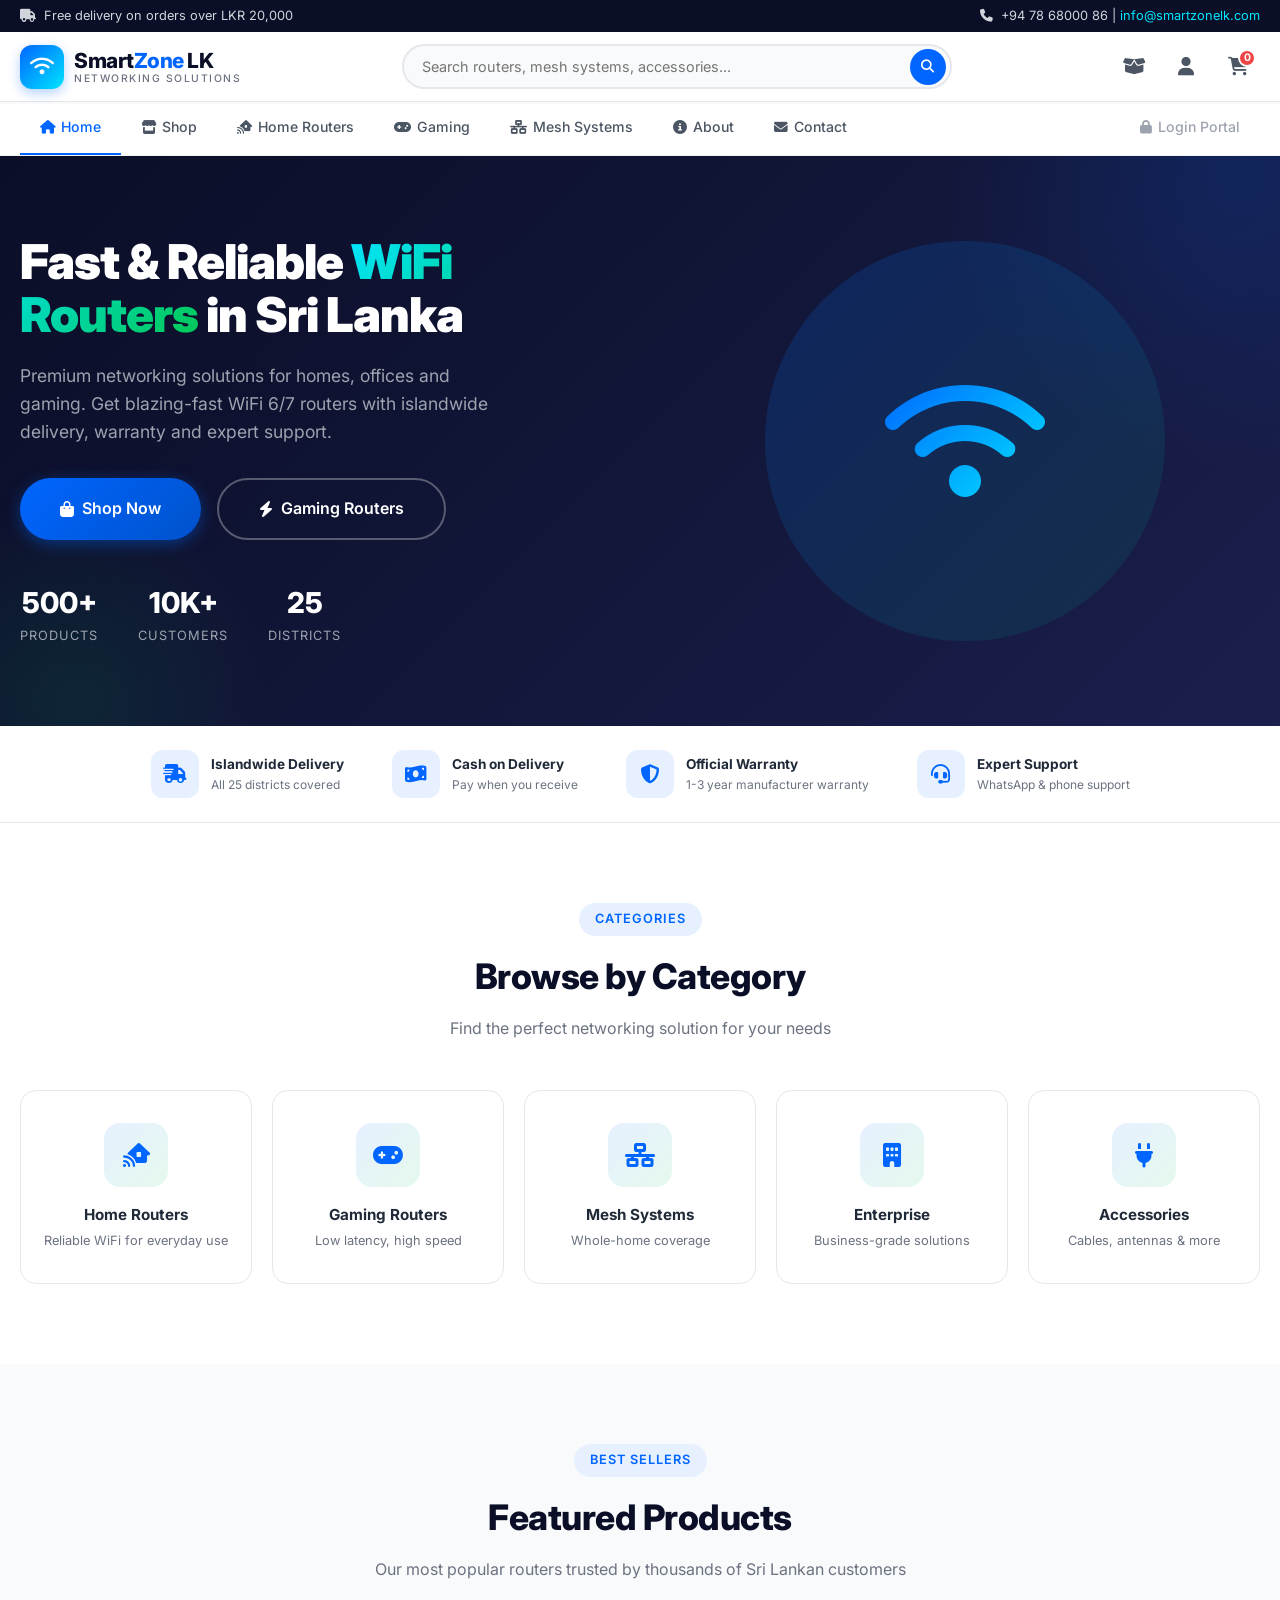
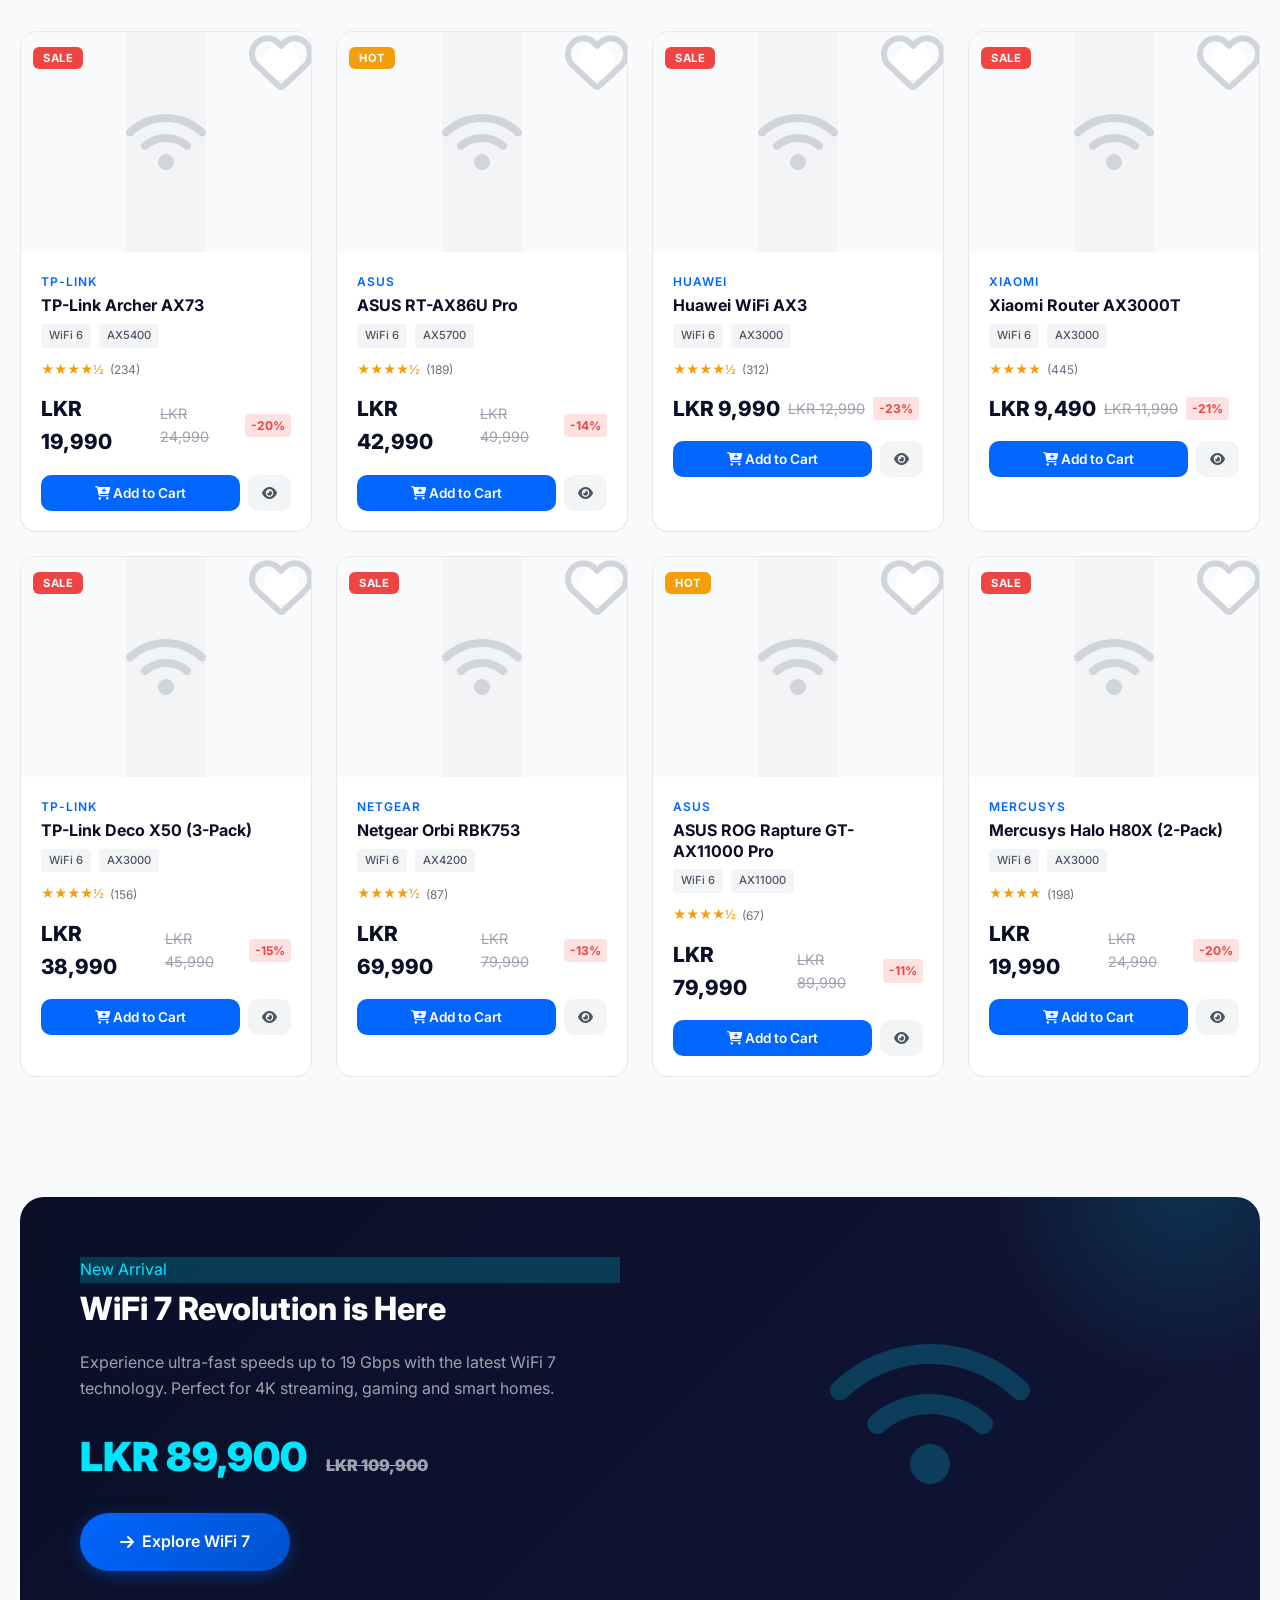
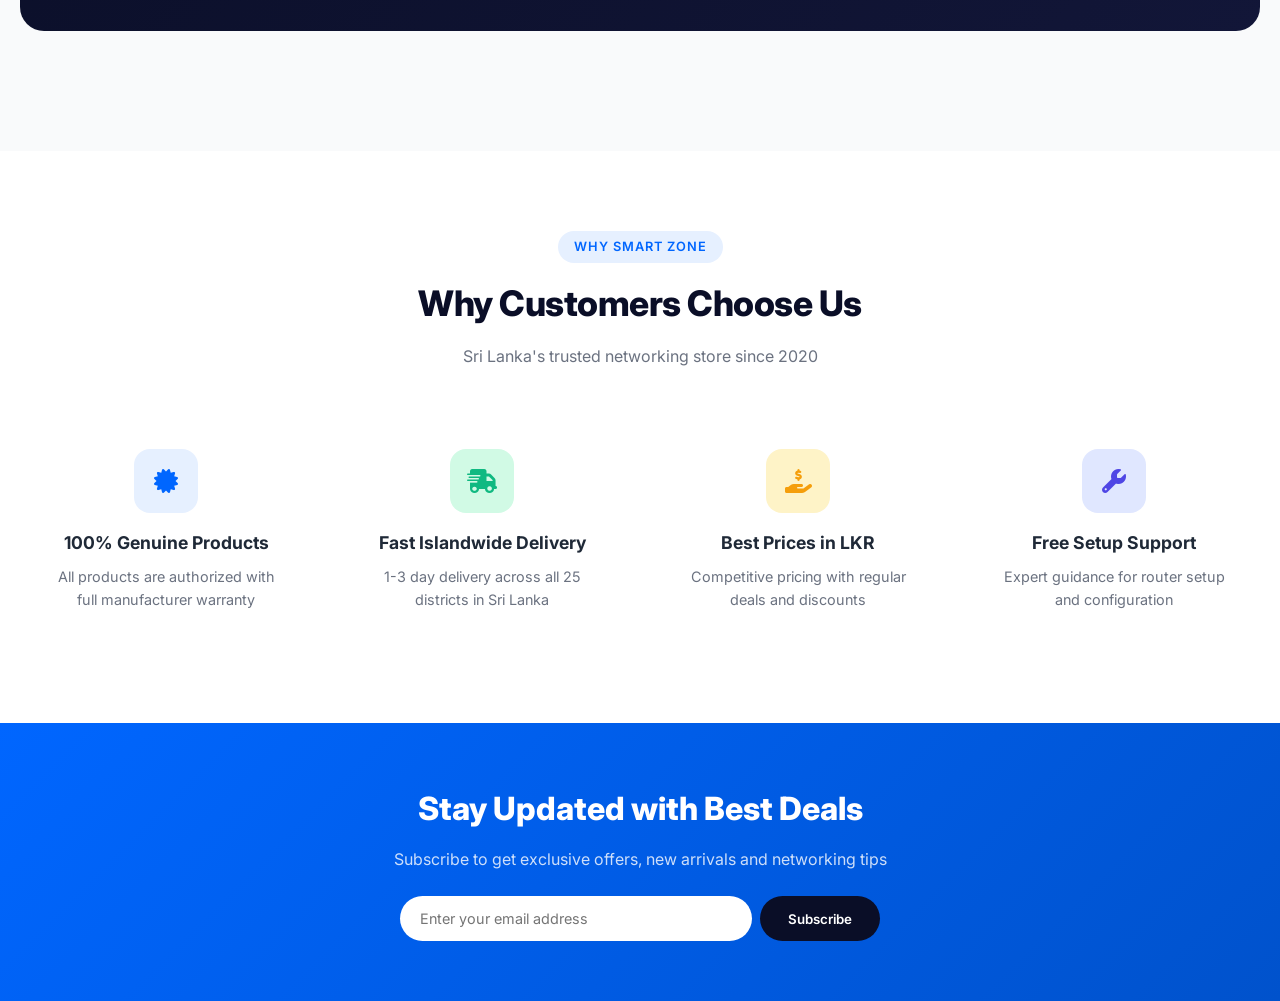
==== commit 82d4d9c5: "Add files via upload" ====
--- a/index.html
+++ b/index.html
@@ -3,9 +3,9 @@
 <head>
     <meta charset="UTF-8">
     <meta name="viewport" content="width=device-width, initial-scale=1.0">
-    <title>Smart Zone LK | Fast & Reliable WiFi Routers in Sri Lanka</title>
-    <meta name="description" content="Shop the best WiFi routers, networking devices and accessories in Sri Lanka. TP-Link, Huawei, ASUS, Xiaomi routers with islandwide delivery and warranty.">
-    <meta name="keywords" content="WiFi router Sri Lanka, TP-Link, ASUS router, WiFi 6, gaming router, mesh system, networking Lanka, Smart Zone LK">
+    <title>Smart Zone LK | Fast & Reliable Routers in Sri Lanka</title>
+    <meta name="description" content="Shop the best WiFi routers, networking devices and accessories in Sri Lanka. SLT-MOBITEL, Huawei, DIALOG  routers with islandwide delivery and warranty.">
+    <meta name="keywords" content="WiFi router Sri Lanka, SLT-MOBITEL, DIALOG router, WiFi 6, gaming router, mesh system, networking Lanka, Smart Zone LK">
     <link rel="preconnect" href="https://fonts.googleapis.com">
     <link href="https://fonts.googleapis.com/css2?family=Inter:wght@300;400;500;600;700;800;900&family=JetBrains+Mono:wght@400;500&display=swap" rel="stylesheet">
     <link rel="stylesheet" href="https://cdnjs.cloudflare.com/ajax/libs/font-awesome/6.5.0/css/all.min.css">
@@ -17,8 +17,8 @@
     <!-- Top Bar -->
     <div class="top-bar">
         <div class="container">
-            <span><i class="fas fa-truck"></i> Free delivery on orders over LKR 15,000</span>
-            <span><i class="fas fa-phone"></i> +94 78 68000 86 | <a href="mailto:info@smartzonelk.com">info@smartzonelk.com</a></span>
+            <span><i class="fas fa-truck"></i> Free delivery on orders over LKR 20,000</span>
+            <span><i class="fas fa-phone"></i> +94 78 68000 86 | <a href="mailto:smartzonelk101@gmail.com">info@smartzonelk.com</a></span>
         </div>
     </div>
 
@@ -316,19 +316,6 @@
                     </div>
                     <div class="checkout-form" style="margin-top:24px;">
                         <h3><span class="step">2</span> Payment Method</h3>
-                        <div class="payment-methods">
-                            <div class="payment-method active" data-method="cod"><input type="radio" name="payment" value="cod" checked><div class="pay-icon"><i class="fas fa-money-bill-wave"></i></div><div class="pay-info"><h4>Cash on Delivery (COD)</h4><p>Pay when you receive your order</p></div></div>
-                            <div class="payment-method" data-method="bank"><input type="radio" name="payment" value="bank"><div class="pay-icon"><i class="fas fa-building-columns"></i></div><div class="pay-info"><h4>Bank Transfer</h4><p>Direct bank transfer to our account</p></div></div>
-                            <div class="payment-method" data-method="online"><input type="radio" name="payment" value="online"><div class="pay-icon"><i class="fas fa-credit-card"></i></div><div class="pay-info"><h4>Online Payment (PayHere)</h4><p>Credit/Debit card, eZ Cash, mCash</p></div></div>
-                        </div>
-                        <div id="bankDetails" style="display:none;background:var(--gray-50);padding:16px;border-radius:10px;margin-bottom:16px;">
-                            <p style="font-size:0.85rem;color:var(--gray-600);margin-bottom:8px;"><strong>Bank Transfer Details:</strong></p>
-                            <p style="font-size:0.85rem;color:var(--gray-600);">Bank: Bank of Ceylon</p>
-                            <p style="font-size:0.85rem;color:var(--gray-600);">Account Name: I P M D WIJEGUNAWARSHANA</p>
-                            <p style="font-size:0.85rem;color:var(--gray-600);">Account No: 95251938</p>
-                            <p style="font-size:0.85rem;color:var(--gray-600);">Branch: Padaviya</p>
-                        </div>
-                    </div>
                     <button class="btn btn-primary btn-lg" id="placeOrderBtn" style="width:100%;justify-content:center;margin-top:24px;"><i class="fas fa-lock"></i> Place Order</button>
                 </div>
                 <div class="order-summary" id="checkoutSummary"></div>
@@ -376,11 +363,11 @@
                 <p style="color:var(--gray-500);margin-bottom:40px;">Have questions? We're here to help you find the perfect networking solution.</p>
                 <div class="contact-grid">
                     <div class="contact-info-cards">
-                        <div class="contact-card"><div class="icon"><i class="fas fa-location-dot"></i></div><div><h4>Visit Our Store</h4><p>Bandaranayaka Juncition ,Padaviya, Sri Lanka</p></div></div>
-                        <div class="contact-card"><div class="icon"><i class="fas fa-phone"></i></div><div><h4>Call Us</h4><p>+94 78 68000 86<br>+94 78 68000 86</p></div></div>
+                        <div class="contact-card"><div class="icon"><i class="fas fa-location-dot"></i></div><div><h4>Visit Our Store</h4><p>Bandaranayaka juncition Padaviya, Sri Lanka</p></div></div>
+                        <div class="contact-card"><div class="icon"><i class="fas fa-phone"></i></div><div><h4>Call Us</h4><p>+94 78 68000 86</p></div></div>
                         <div class="contact-card"><div class="icon"><i class="fab fa-whatsapp"></i></div><div><h4>WhatsApp</h4><p>+94 78 68000 86<br>Available 9 AM - 9 PM</p></div></div>
-                        <div class="contact-card"><div class="icon"><i class="fas fa-envelope"></i></div><div><h4>Email</h4><p>info@smartzonelk.com<br>support@smartzonelk.com</p></div></div>
-                        <div class="contact-card"><div class="icon"><i class="fas fa-clock"></i></div><div><h4>Business Hours</h4><p>Mon - Sat: 9:00 AM - 7:00 PM<br>Sunday: 10:00 AM - 5:00 PM</p></div></div>
+                        <div class="contact-card"><div class="icon"><i class="fas fa-envelope"></i></div><div><h4>Email</h4><p>smartzonelk101@gmail.com<br>support@smartzonelk.com</p></div></div>
+                        <div class="contact-card"><div class="icon"><i class="fas fa-clock"></i></div><div><h4>Business Hours</h4><p>Mon - Sat: 8:00 AM - 10:00 PM<br>Sunday: 1:00 PM - 10:00 PM</p></div></div>
                     </div>
                     <div class="checkout-form">
                         <h3><i class="fas fa-paper-plane"></i> Send us a Message</h3>
@@ -405,7 +392,7 @@
                 <p class="last-updated">Last updated: January 2025</p>
                 <h2>Shipping Information</h2>
                 <p>Smart Zone LK delivers to all 25 districts in Sri Lanka. We use reliable courier partners to ensure your products reach you safely and on time.</p>
-                <ul><li><strong>Colombo & Suburbs:</strong> 1-2 business days</li><li><strong>Major Cities:</strong> 2-3 business days</li><li><strong>Other Districts:</strong> 3-5 business days</li><li><strong>Free Delivery:</strong> Orders above LKR 15,000</li><li><strong>Standard Delivery:</strong> LKR 400 - LKR 650 (based on location)</li></ul>
+                <ul><li><strong>Colombo & Suburbs:</strong> 1-2 business days</li><li><strong>Major Cities:</strong> 2-3 business days</li><li><strong>Other Districts:</strong> 3-5 business days</li><li><strong>Free Delivery:</strong> Orders above LKR 20,000</li><li><strong>Standard Delivery:</strong> LKR 400 - LKR 650 (based on location)</li></ul>
                 <h2>Return Policy</h2>
                 <p>We offer a 7-day return policy for defective products. Items must be in original packaging with all accessories and documentation.</p>
                 <ul><li>Products must be unused and in original condition</li><li>Return shipping costs are covered for defective items</li><li>Refunds are processed within 5-7 business days</li><li>Exchange available for same product if defective</li></ul>
@@ -525,9 +512,24 @@
                     <div class="admin-header"><h1 id="productFormTitle">Add New Product</h1><button class="btn btn-ghost" data-admin="products"><i class="fas fa-arrow-left"></i> Back to Products</button></div>
                     <div class="admin-card">
                         <div class="admin-form-grid">
-                            <div class="full"><label>Image URL (Optional)</label><input type="text" id="prodImageUrl" placeholder="https://example.com/image.jpg"></div>
+                            <div class="full">
+                                <label>Product Image</label>
+                                <div style="display:flex;gap:12px;align-items:flex-end;">
+                                    <div style="flex:1;">
+                                        <input type="file" id="prodImageFile" accept="image/*" style="display:none;">
+                                        <input type="text" id="prodImageUrl" placeholder="https://example.com/image.jpg" style="width:100%;">
+                                        <div style="margin-top:8px;">
+                                            <button type="button" class="btn btn-sm btn-outline" onclick="Admin.selectImage()"><i class="fas fa-upload"></i> Upload Image</button>
+                                            <span style="margin-left:8px;font-size:0.8rem;color:var(--gray-500);">or enter URL</span>
+                                        </div>
+                                    </div>
+                                    <div id="imagePreviewContainer" style="display:none;">
+                                        <img id="imagePreview" style="width:80px;height:80px;object-fit:cover;border-radius:8px;border:1px solid var(--gray-300);">
+                                    </div>
+                                </div>
+                            </div>
                             <div><label>Product Name *</label><input type="text" id="prodName" placeholder="e.g. TP-Link Archer AX73"></div>
-                            <div><label>Brand *</label><select id="prodBrand"><option value="">Select Brand</option><option>TP-Link</option><option>ASUS</option><option>Huawei</option><option>Xiaomi</option><option>Netgear</option><option>Mercusys</option><option>Tenda</option><option>D-Link</option><option>Other</option></select></div>
+                            <div><label>Brand *</label><select id="prodBrand"><option value="">Select Brand</option><option>TP-Link</option><option>SLTMOBITEL</option><option>DIALOG</option><option>HUAWEI</option><option>Netgear</option><option>Mercusys</option><option>Tenda</option><option>D-Link</option><option>Other</option></select></div>
                             <div><label>Category *</label><select id="prodCategory"><option value="">Select Category</option><option>Home Routers</option><option>Gaming Routers</option><option>Mesh Systems</option><option>Enterprise</option><option>Accessories</option></select></div>
                             <div><label>WiFi Standard</label><select id="prodWifi"><option value="">Select</option><option>WiFi 7</option><option>WiFi 6E</option><option>WiFi 6</option><option>WiFi 5 (AC)</option><option>WiFi 4 (N)</option></select></div>
                             <div><label>Regular Price (LKR) *</label><input type="number" id="prodPrice" placeholder="e.g. 24990"></div>
@@ -566,7 +568,7 @@
                     <div class="admin-card">
                         <div class="admin-card-header"><h3>Top Selling Products</h3></div>
                         <table class="admin-table"><thead><tr><th>#</th><th>Product</th><th>Units Sold</th><th>Revenue</th></tr></thead>
-                            <tbody><tr><td>1</td><td>SLT-MOBITEL S10 Router</td><td>89</td><td>LKR 8,990</td></tr><tr><td>2</td><td> Dialog S50 Router</td><td>67</td><td>LKR 4,590</td></tr><tr><td>3</td><td>SLT-MOBITEL MF293N ROUTER</td><td>134</td><td>LKR 8,990</td></tr><tr><td>4</td><td>SLT-MOBITEL S20 ROUTER</td><td>156</td><td>LKR 8,990</td></tr><tr><td>5</td><td>DIALOG V20PRO ROUTER</td><td>45</td><td>LKR 6,590</td></tr></tbody>
+                            <tbody><tr><td>1</td><td>TP-Link Archer AX73</td><td>89</td><td>LKR 1,780,000</td></tr><tr><td>2</td><td>ASUS RT-AX86U Pro</td><td>67</td><td>LKR 2,680,000</td></tr><tr><td>3</td><td>Huawei WiFi AX3</td><td>134</td><td>LKR 1,340,000</td></tr><tr><td>4</td><td>Xiaomi Router AX3000T</td><td>156</td><td>LKR 1,560,000</td></tr><tr><td>5</td><td>TP-Link Deco X50</td><td>45</td><td>LKR 1,350,000</td></tr></tbody>
                         </table>
                     </div>
                 </div>
@@ -626,7 +628,7 @@
                         <div class="logo-text"><div class="brand">Smart<span>Zone</span> LK</div><div class="tagline" style="color:var(--gray-400);">Networking Solutions</div></div>
                     </a>
                     <p>Sri Lanka's trusted online store for WiFi routers and networking equipment. Quality products, competitive prices, and expert support.</p>
-                    <div class="social-links"><a href="#"><i class="fab fa-facebook-f"></i></a><a href="#"><i class="fab fa-instagram"></i></a><a href="#"><i class="fab fa-youtube"></i></a><a href="wa.me/94786800086"><i class="fab fa-whatsapp"></i></a><a href="#"><i class="fab fa-tiktok"></i></a></div>
+                    <div class="social-links"><a href="#"><i class="fab fa-facebook-f"></i></a><a href="#"><i class="fab fa-instagram"></i></a><a href="#"><i class="fab fa-youtube"></i></a><a href="#"><i class="fab fa-whatsapp"></i></a><a href="#"><i class="fab fa-tiktok"></i></a></div>
                 </div>
                 <div class="footer-col"><h4>Quick Links</h4><a href="#" data-nav="home">Home</a><a href="#" data-nav="shop">Shop</a><a href="#" data-nav="about">About Us</a><a href="#" data-nav="contact">Contact</a><a href="#" data-nav="cart">Cart</a></div>
                 <div class="footer-col"><h4>Categories</h4><a href="#" data-filter="Home Routers">Home Routers</a><a href="#" data-filter="Gaming Routers">Gaming Routers</a><a href="#" data-filter="Mesh Systems">Mesh Systems</a><a href="#" data-filter="Enterprise">Enterprise</a><a href="#" data-filter="Accessories">Accessories</a></div>
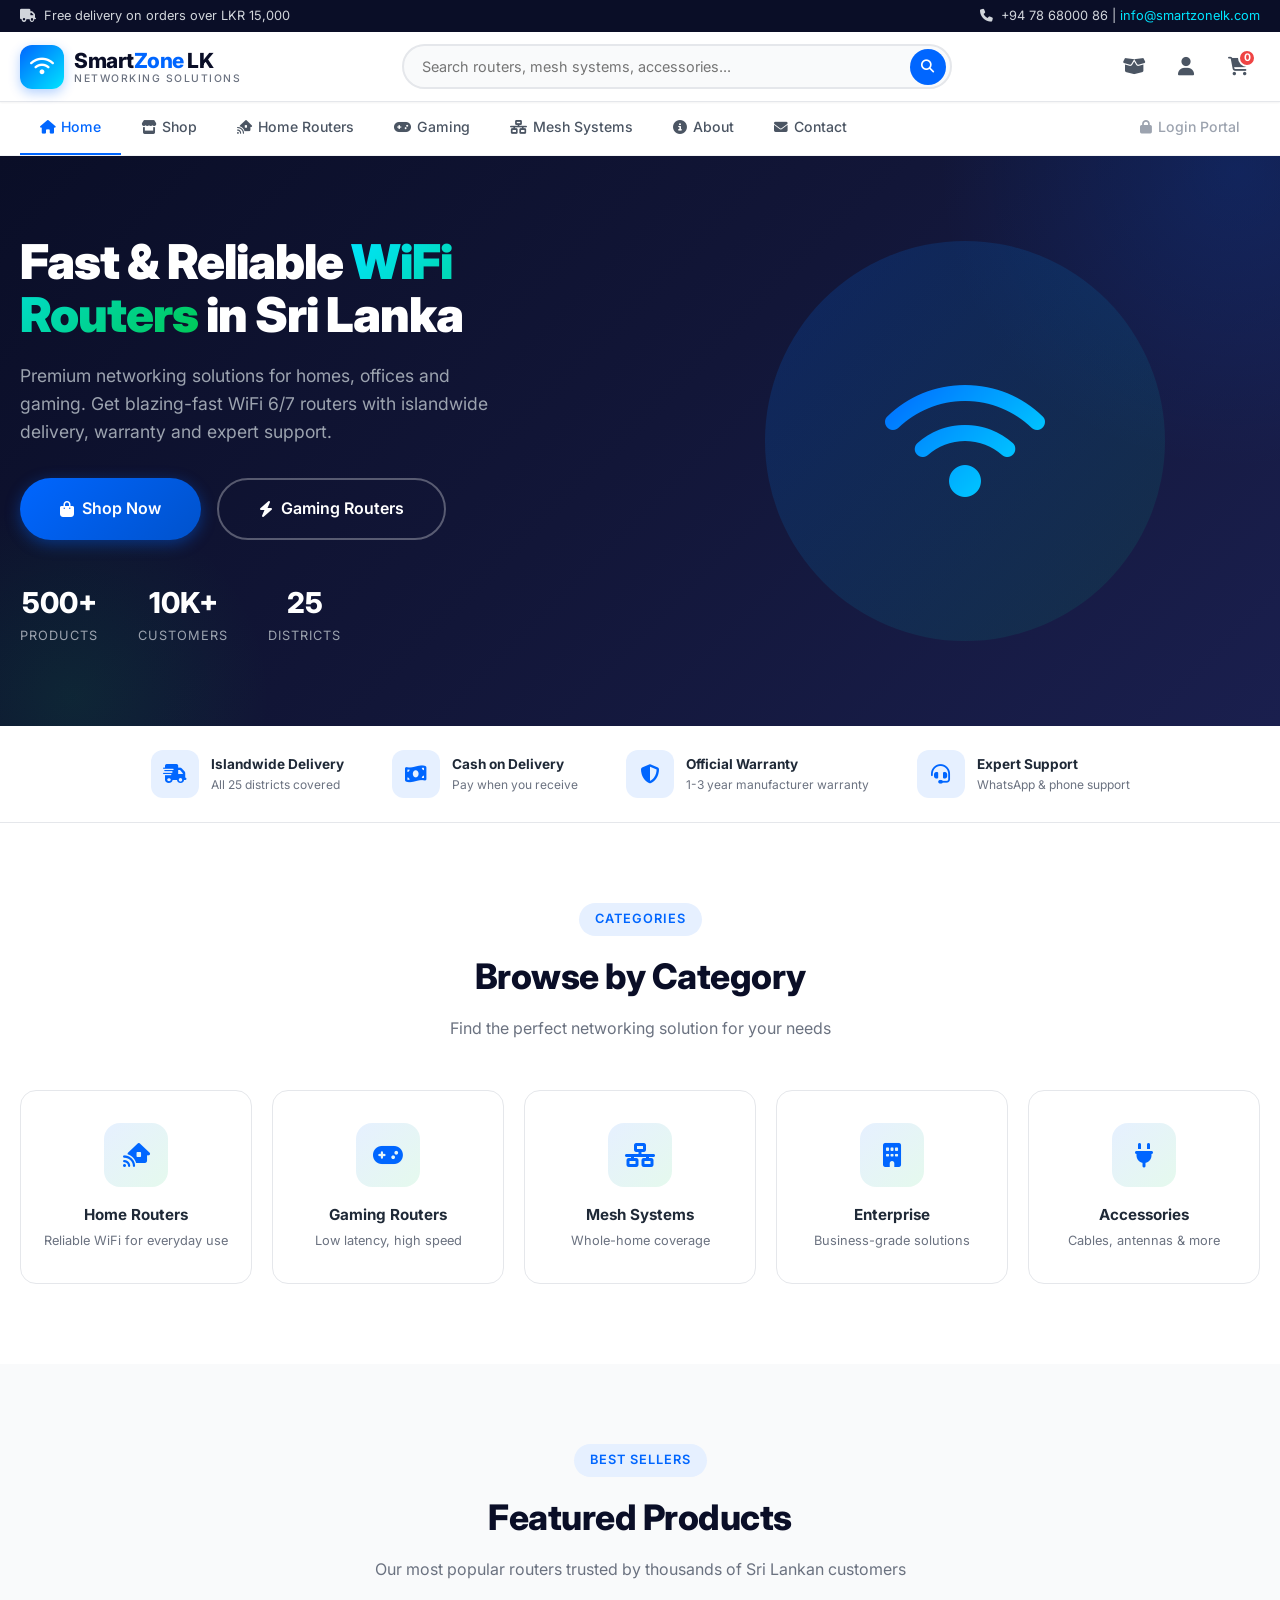
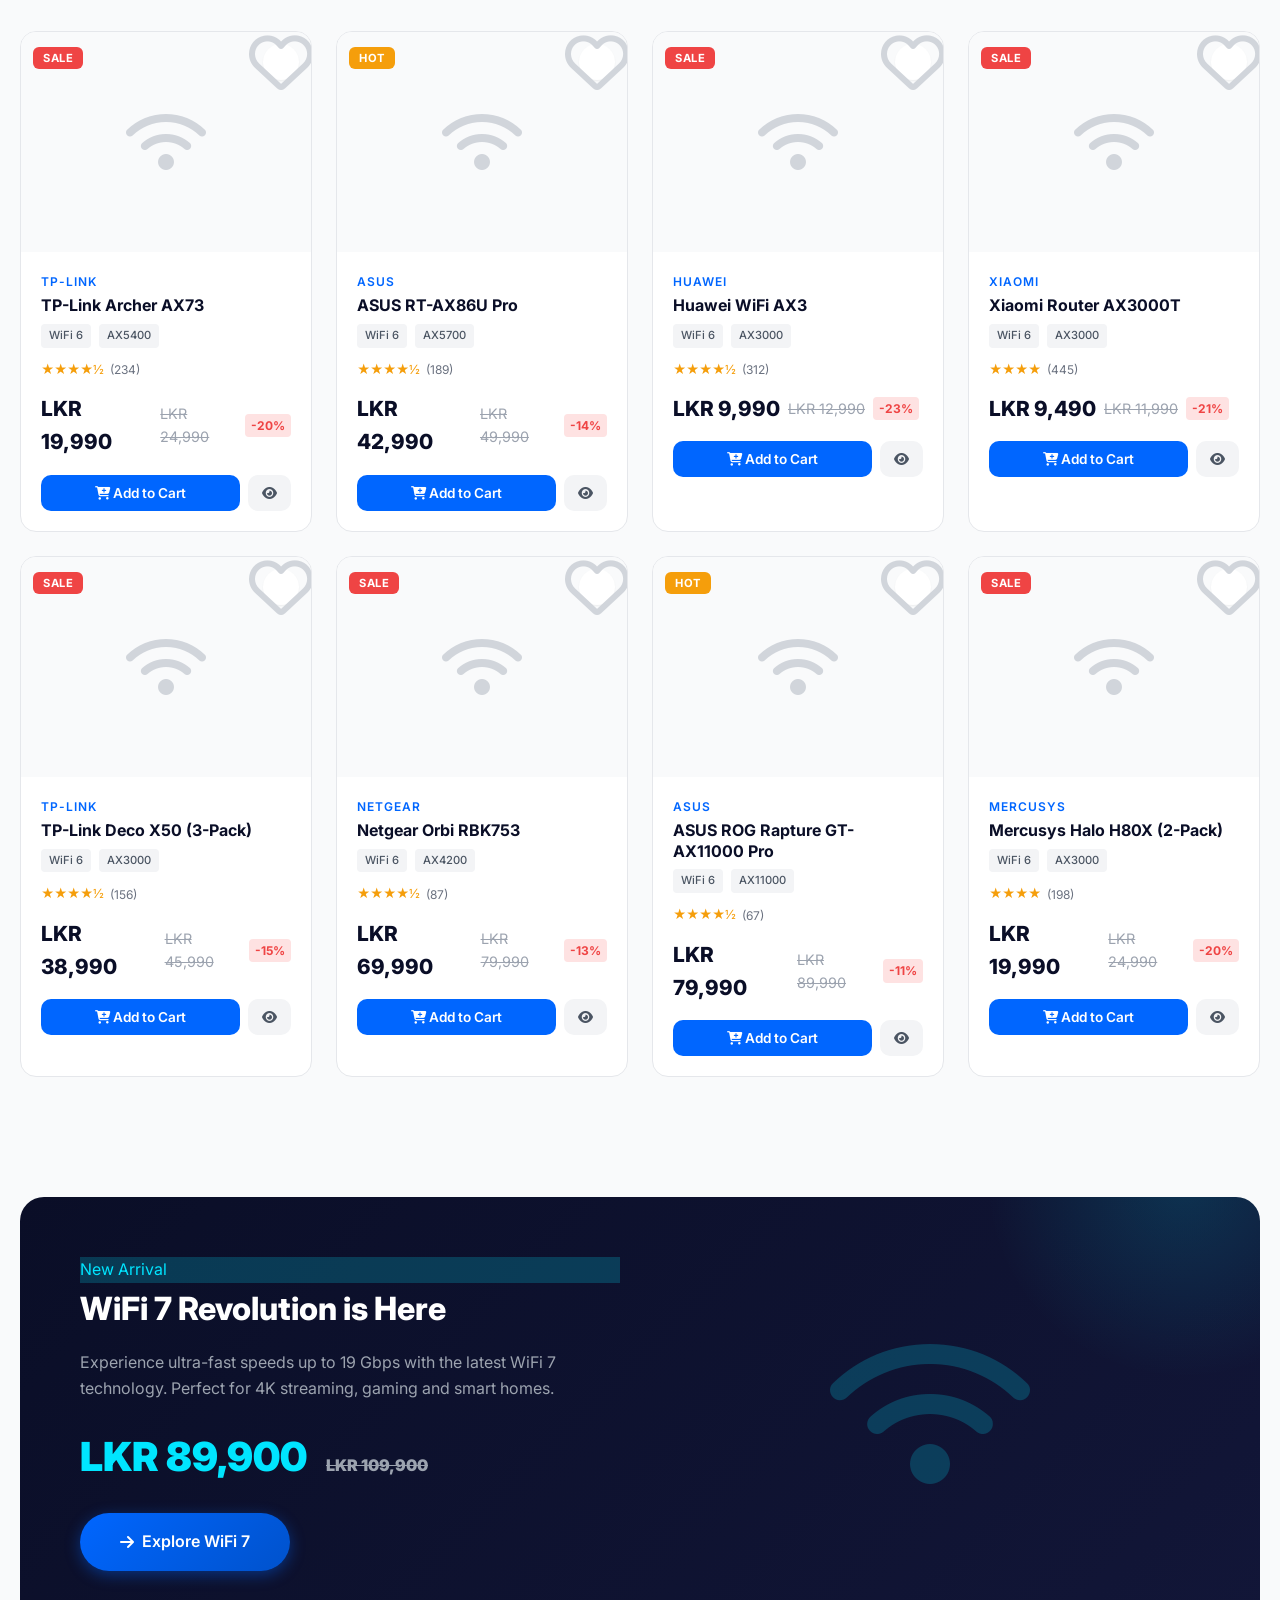
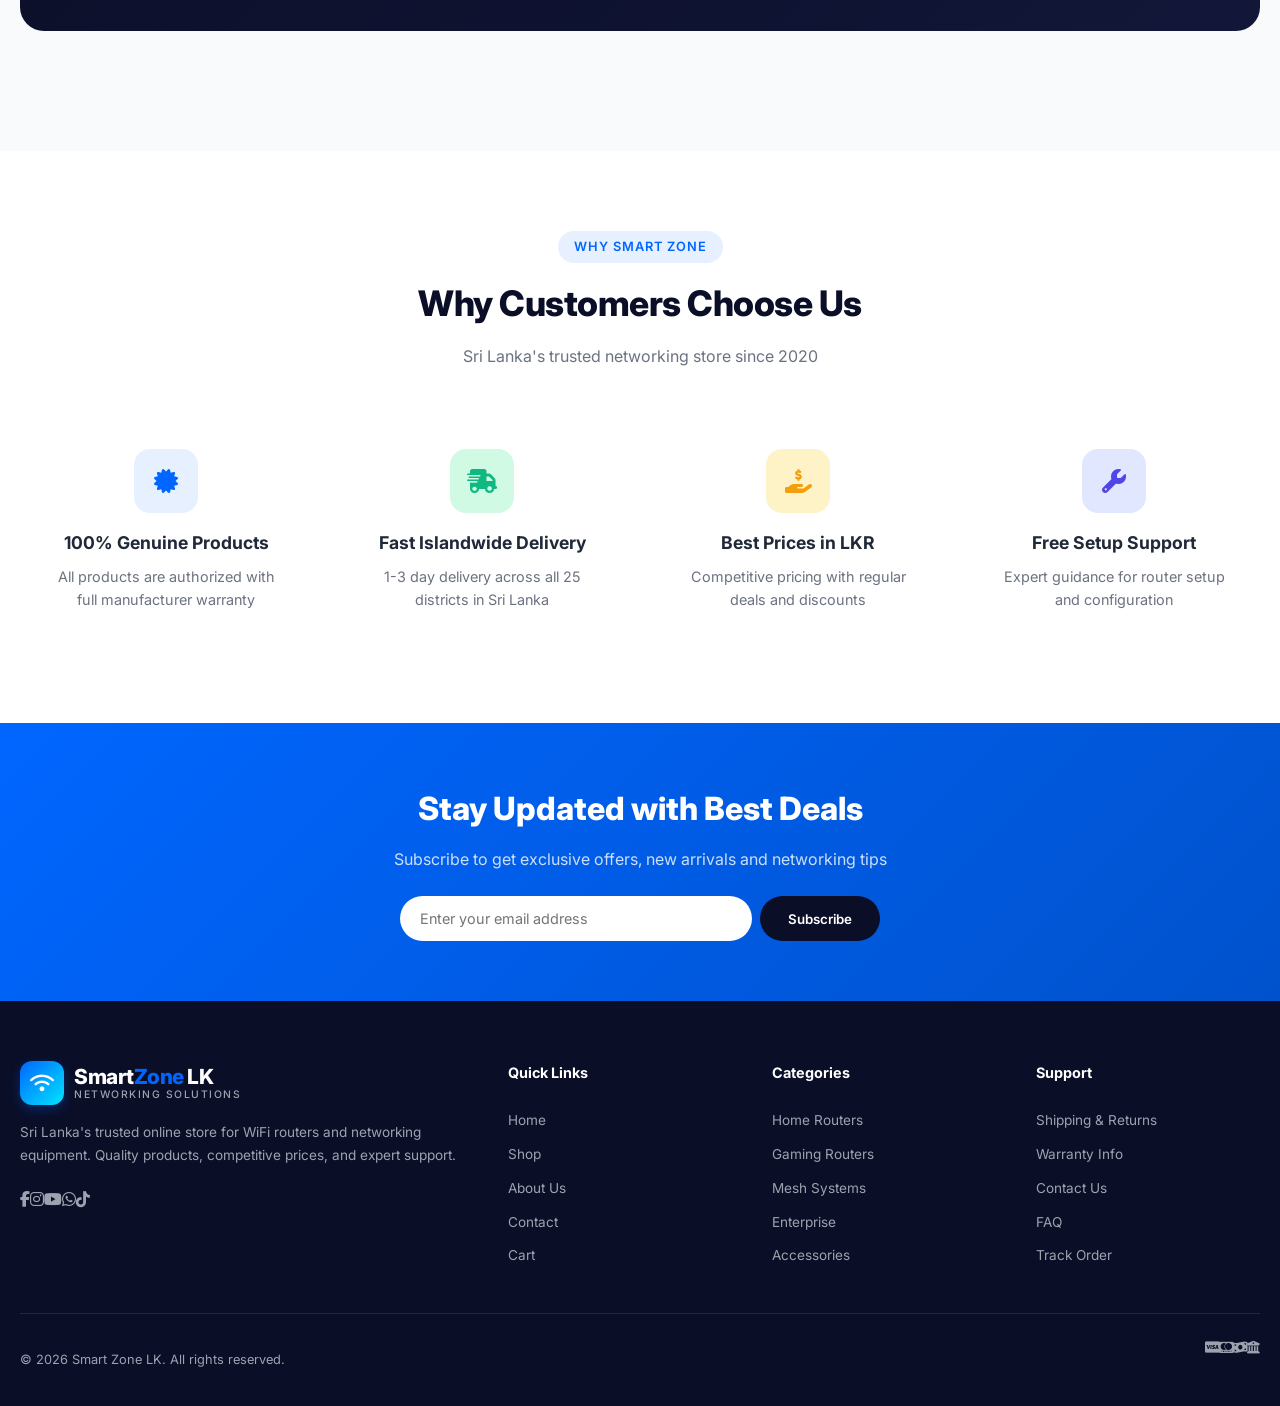
==== commit d8e72990: "Add files via upload" ====
--- a/index.html
+++ b/index.html
@@ -3,9 +3,9 @@
 <head>
     <meta charset="UTF-8">
     <meta name="viewport" content="width=device-width, initial-scale=1.0">
-    <title>Smart Zone LK | Fast & Reliable Routers in Sri Lanka</title>
-    <meta name="description" content="Shop the best WiFi routers, networking devices and accessories in Sri Lanka. SLT-MOBITEL, Huawei, DIALOG  routers with islandwide delivery and warranty.">
-    <meta name="keywords" content="WiFi router Sri Lanka, SLT-MOBITEL, DIALOG router, WiFi 6, gaming router, mesh system, networking Lanka, Smart Zone LK">
+    <title>Smart Zone LK | Fast & Reliable WiFi Routers in Sri Lanka</title>
+    <meta name="description" content="Shop the best WiFi routers, networking devices and accessories in Sri Lanka. TP-Link, Huawei, ASUS, Xiaomi routers with islandwide delivery and warranty.">
+    <meta name="keywords" content="WiFi router Sri Lanka, TP-Link, ASUS router, WiFi 6, gaming router, mesh system, networking Lanka, Smart Zone LK">
     <link rel="preconnect" href="https://fonts.googleapis.com">
     <link href="https://fonts.googleapis.com/css2?family=Inter:wght@300;400;500;600;700;800;900&family=JetBrains+Mono:wght@400;500&display=swap" rel="stylesheet">
     <link rel="stylesheet" href="https://cdnjs.cloudflare.com/ajax/libs/font-awesome/6.5.0/css/all.min.css">
@@ -17,8 +17,8 @@
     <!-- Top Bar -->
     <div class="top-bar">
         <div class="container">
-            <span><i class="fas fa-truck"></i> Free delivery on orders over LKR 20,000</span>
-            <span><i class="fas fa-phone"></i> +94 78 68000 86 | <a href="mailto:smartzonelk101@gmail.com">info@smartzonelk.com</a></span>
+            <span><i class="fas fa-truck"></i> Free delivery on orders over LKR 15,000</span>
+            <span><i class="fas fa-phone"></i> +94 78 68000 86 | <a href="mailto:info@smartzonelk.com">info@smartzonelk.com</a></span>
         </div>
     </div>
 
@@ -316,6 +316,19 @@
                     </div>
                     <div class="checkout-form" style="margin-top:24px;">
                         <h3><span class="step">2</span> Payment Method</h3>
+                        <div class="payment-methods">
+                            <div class="payment-method active" data-method="cod"><input type="radio" name="payment" value="cod" checked><div class="pay-icon"><i class="fas fa-money-bill-wave"></i></div><div class="pay-info"><h4>Cash on Delivery (COD)</h4><p>Pay when you receive your order</p></div></div>
+                            <div class="payment-method" data-method="bank"><input type="radio" name="payment" value="bank"><div class="pay-icon"><i class="fas fa-building-columns"></i></div><div class="pay-info"><h4>Bank Transfer</h4><p>Direct bank transfer to our account</p></div></div>
+                            <div class="payment-method" data-method="online"><input type="radio" name="payment" value="online"><div class="pay-icon"><i class="fas fa-credit-card"></i></div><div class="pay-info"><h4>Online Payment (PayHere)</h4><p>Credit/Debit card, eZ Cash, mCash</p></div></div>
+                        </div>
+                        <div id="bankDetails" style="display:none;background:var(--gray-50);padding:16px;border-radius:10px;margin-bottom:16px;">
+                            <p style="font-size:0.85rem;color:var(--gray-600);margin-bottom:8px;"><strong>Bank Transfer Details:</strong></p>
+                            <p style="font-size:0.85rem;color:var(--gray-600);">Bank: Bank of Ceylon</p>
+                            <p style="font-size:0.85rem;color:var(--gray-600);">Account Name: I P M D WIJEGUNAWARSHANA</p>
+                            <p style="font-size:0.85rem;color:var(--gray-600);">Account No: 95251938</p>
+                            <p style="font-size:0.85rem;color:var(--gray-600);">Branch: Padaviya</p>
+                        </div>
+                    </div>
                     <button class="btn btn-primary btn-lg" id="placeOrderBtn" style="width:100%;justify-content:center;margin-top:24px;"><i class="fas fa-lock"></i> Place Order</button>
                 </div>
                 <div class="order-summary" id="checkoutSummary"></div>
@@ -363,11 +376,11 @@
                 <p style="color:var(--gray-500);margin-bottom:40px;">Have questions? We're here to help you find the perfect networking solution.</p>
                 <div class="contact-grid">
                     <div class="contact-info-cards">
-                        <div class="contact-card"><div class="icon"><i class="fas fa-location-dot"></i></div><div><h4>Visit Our Store</h4><p>Bandaranayaka juncition Padaviya, Sri Lanka</p></div></div>
-                        <div class="contact-card"><div class="icon"><i class="fas fa-phone"></i></div><div><h4>Call Us</h4><p>+94 78 68000 86</p></div></div>
+                        <div class="contact-card"><div class="icon"><i class="fas fa-location-dot"></i></div><div><h4>Visit Our Store</h4><p>Bandaranayaka Juncition ,Padaviya, Sri Lanka</p></div></div>
+                        <div class="contact-card"><div class="icon"><i class="fas fa-phone"></i></div><div><h4>Call Us</h4><p>+94 78 68000 86<br>+94 78 68000 86</p></div></div>
                         <div class="contact-card"><div class="icon"><i class="fab fa-whatsapp"></i></div><div><h4>WhatsApp</h4><p>+94 78 68000 86<br>Available 9 AM - 9 PM</p></div></div>
-                        <div class="contact-card"><div class="icon"><i class="fas fa-envelope"></i></div><div><h4>Email</h4><p>smartzonelk101@gmail.com<br>support@smartzonelk.com</p></div></div>
-                        <div class="contact-card"><div class="icon"><i class="fas fa-clock"></i></div><div><h4>Business Hours</h4><p>Mon - Sat: 8:00 AM - 10:00 PM<br>Sunday: 1:00 PM - 10:00 PM</p></div></div>
+                        <div class="contact-card"><div class="icon"><i class="fas fa-envelope"></i></div><div><h4>Email</h4><p>info@smartzonelk.com<br>support@smartzonelk.com</p></div></div>
+                        <div class="contact-card"><div class="icon"><i class="fas fa-clock"></i></div><div><h4>Business Hours</h4><p>Mon - Sat: 9:00 AM - 7:00 PM<br>Sunday: 10:00 AM - 5:00 PM</p></div></div>
                     </div>
                     <div class="checkout-form">
                         <h3><i class="fas fa-paper-plane"></i> Send us a Message</h3>
@@ -392,7 +405,7 @@
                 <p class="last-updated">Last updated: January 2025</p>
                 <h2>Shipping Information</h2>
                 <p>Smart Zone LK delivers to all 25 districts in Sri Lanka. We use reliable courier partners to ensure your products reach you safely and on time.</p>
-                <ul><li><strong>Colombo & Suburbs:</strong> 1-2 business days</li><li><strong>Major Cities:</strong> 2-3 business days</li><li><strong>Other Districts:</strong> 3-5 business days</li><li><strong>Free Delivery:</strong> Orders above LKR 20,000</li><li><strong>Standard Delivery:</strong> LKR 400 - LKR 650 (based on location)</li></ul>
+                <ul><li><strong>Colombo & Suburbs:</strong> 1-2 business days</li><li><strong>Major Cities:</strong> 2-3 business days</li><li><strong>Other Districts:</strong> 3-5 business days</li><li><strong>Free Delivery:</strong> Orders above LKR 15,000</li><li><strong>Standard Delivery:</strong> LKR 400 - LKR 650 (based on location)</li></ul>
                 <h2>Return Policy</h2>
                 <p>We offer a 7-day return policy for defective products. Items must be in original packaging with all accessories and documentation.</p>
                 <ul><li>Products must be unused and in original condition</li><li>Return shipping costs are covered for defective items</li><li>Refunds are processed within 5-7 business days</li><li>Exchange available for same product if defective</li></ul>
@@ -512,24 +525,9 @@
                     <div class="admin-header"><h1 id="productFormTitle">Add New Product</h1><button class="btn btn-ghost" data-admin="products"><i class="fas fa-arrow-left"></i> Back to Products</button></div>
                     <div class="admin-card">
                         <div class="admin-form-grid">
-                            <div class="full">
-                                <label>Product Image</label>
-                                <div style="display:flex;gap:12px;align-items:flex-end;">
-                                    <div style="flex:1;">
-                                        <input type="file" id="prodImageFile" accept="image/*" style="display:none;">
-                                        <input type="text" id="prodImageUrl" placeholder="https://example.com/image.jpg" style="width:100%;">
-                                        <div style="margin-top:8px;">
-                                            <button type="button" class="btn btn-sm btn-outline" onclick="Admin.selectImage()"><i class="fas fa-upload"></i> Upload Image</button>
-                                            <span style="margin-left:8px;font-size:0.8rem;color:var(--gray-500);">or enter URL</span>
-                                        </div>
-                                    </div>
-                                    <div id="imagePreviewContainer" style="display:none;">
-                                        <img id="imagePreview" style="width:80px;height:80px;object-fit:cover;border-radius:8px;border:1px solid var(--gray-300);">
-                                    </div>
-                                </div>
-                            </div>
+                            <div class="full"><label>Image URL (Optional)</label><input type="text" id="prodImageUrl" placeholder="https://example.com/image.jpg"></div>
                             <div><label>Product Name *</label><input type="text" id="prodName" placeholder="e.g. TP-Link Archer AX73"></div>
-                            <div><label>Brand *</label><select id="prodBrand"><option value="">Select Brand</option><option>TP-Link</option><option>SLTMOBITEL</option><option>DIALOG</option><option>HUAWEI</option><option>Netgear</option><option>Mercusys</option><option>Tenda</option><option>D-Link</option><option>Other</option></select></div>
+                            <div><label>Brand *</label><select id="prodBrand"><option value="">Select Brand</option><option>TP-Link</option><option>ASUS</option><option>Huawei</option><option>Xiaomi</option><option>Netgear</option><option>Mercusys</option><option>Tenda</option><option>D-Link</option><option>Other</option></select></div>
                             <div><label>Category *</label><select id="prodCategory"><option value="">Select Category</option><option>Home Routers</option><option>Gaming Routers</option><option>Mesh Systems</option><option>Enterprise</option><option>Accessories</option></select></div>
                             <div><label>WiFi Standard</label><select id="prodWifi"><option value="">Select</option><option>WiFi 7</option><option>WiFi 6E</option><option>WiFi 6</option><option>WiFi 5 (AC)</option><option>WiFi 4 (N)</option></select></div>
                             <div><label>Regular Price (LKR) *</label><input type="number" id="prodPrice" placeholder="e.g. 24990"></div>
@@ -568,7 +566,7 @@
                     <div class="admin-card">
                         <div class="admin-card-header"><h3>Top Selling Products</h3></div>
                         <table class="admin-table"><thead><tr><th>#</th><th>Product</th><th>Units Sold</th><th>Revenue</th></tr></thead>
-                            <tbody><tr><td>1</td><td>TP-Link Archer AX73</td><td>89</td><td>LKR 1,780,000</td></tr><tr><td>2</td><td>ASUS RT-AX86U Pro</td><td>67</td><td>LKR 2,680,000</td></tr><tr><td>3</td><td>Huawei WiFi AX3</td><td>134</td><td>LKR 1,340,000</td></tr><tr><td>4</td><td>Xiaomi Router AX3000T</td><td>156</td><td>LKR 1,560,000</td></tr><tr><td>5</td><td>TP-Link Deco X50</td><td>45</td><td>LKR 1,350,000</td></tr></tbody>
+                            <tbody><tr><td>1</td><td>SLT-MOBITEL S10 Router</td><td>89</td><td>LKR 8,990</td></tr><tr><td>2</td><td> Dialog S50 Router</td><td>67</td><td>LKR 4,590</td></tr><tr><td>3</td><td>SLT-MOBITEL MF293N ROUTER</td><td>134</td><td>LKR 8,990</td></tr><tr><td>4</td><td>SLT-MOBITEL S20 ROUTER</td><td>156</td><td>LKR 8,990</td></tr><tr><td>5</td><td>DIALOG V20PRO ROUTER</td><td>45</td><td>LKR 6,590</td></tr></tbody>
                         </table>
                     </div>
                 </div>
@@ -628,7 +626,7 @@
                         <div class="logo-text"><div class="brand">Smart<span>Zone</span> LK</div><div class="tagline" style="color:var(--gray-400);">Networking Solutions</div></div>
                     </a>
                     <p>Sri Lanka's trusted online store for WiFi routers and networking equipment. Quality products, competitive prices, and expert support.</p>
-                    <div class="social-links"><a href="#"><i class="fab fa-facebook-f"></i></a><a href="#"><i class="fab fa-instagram"></i></a><a href="#"><i class="fab fa-youtube"></i></a><a href="#"><i class="fab fa-whatsapp"></i></a><a href="#"><i class="fab fa-tiktok"></i></a></div>
+                    <div class="social-links"><a href="#"><i class="fab fa-facebook-f"></i></a><a href="#"><i class="fab fa-instagram"></i></a><a href="#"><i class="fab fa-youtube"></i></a><a href="wa.me/94786800086"><i class="fab fa-whatsapp"></i></a><a href="#"><i class="fab fa-tiktok"></i></a></div>
                 </div>
                 <div class="footer-col"><h4>Quick Links</h4><a href="#" data-nav="home">Home</a><a href="#" data-nav="shop">Shop</a><a href="#" data-nav="about">About Us</a><a href="#" data-nav="contact">Contact</a><a href="#" data-nav="cart">Cart</a></div>
                 <div class="footer-col"><h4>Categories</h4><a href="#" data-filter="Home Routers">Home Routers</a><a href="#" data-filter="Gaming Routers">Gaming Routers</a><a href="#" data-filter="Mesh Systems">Mesh Systems</a><a href="#" data-filter="Enterprise">Enterprise</a><a href="#" data-filter="Accessories">Accessories</a></div>
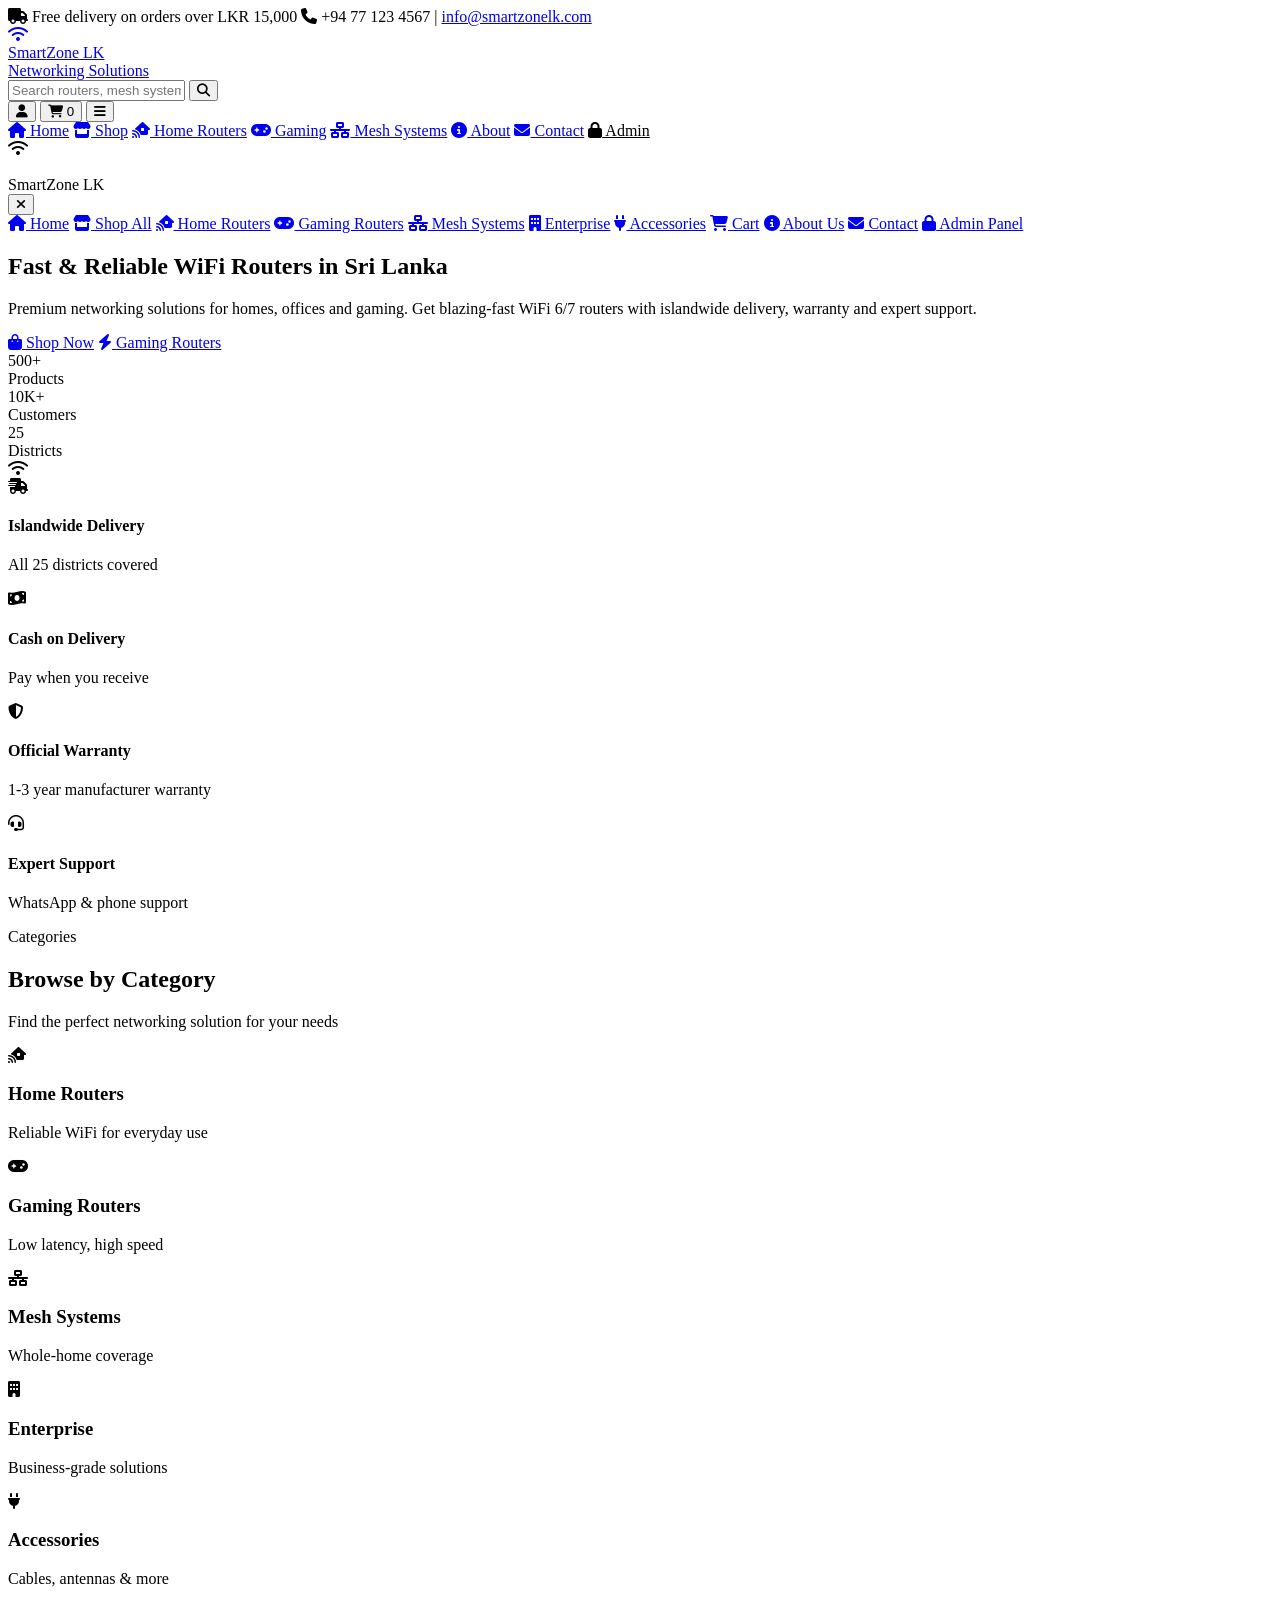
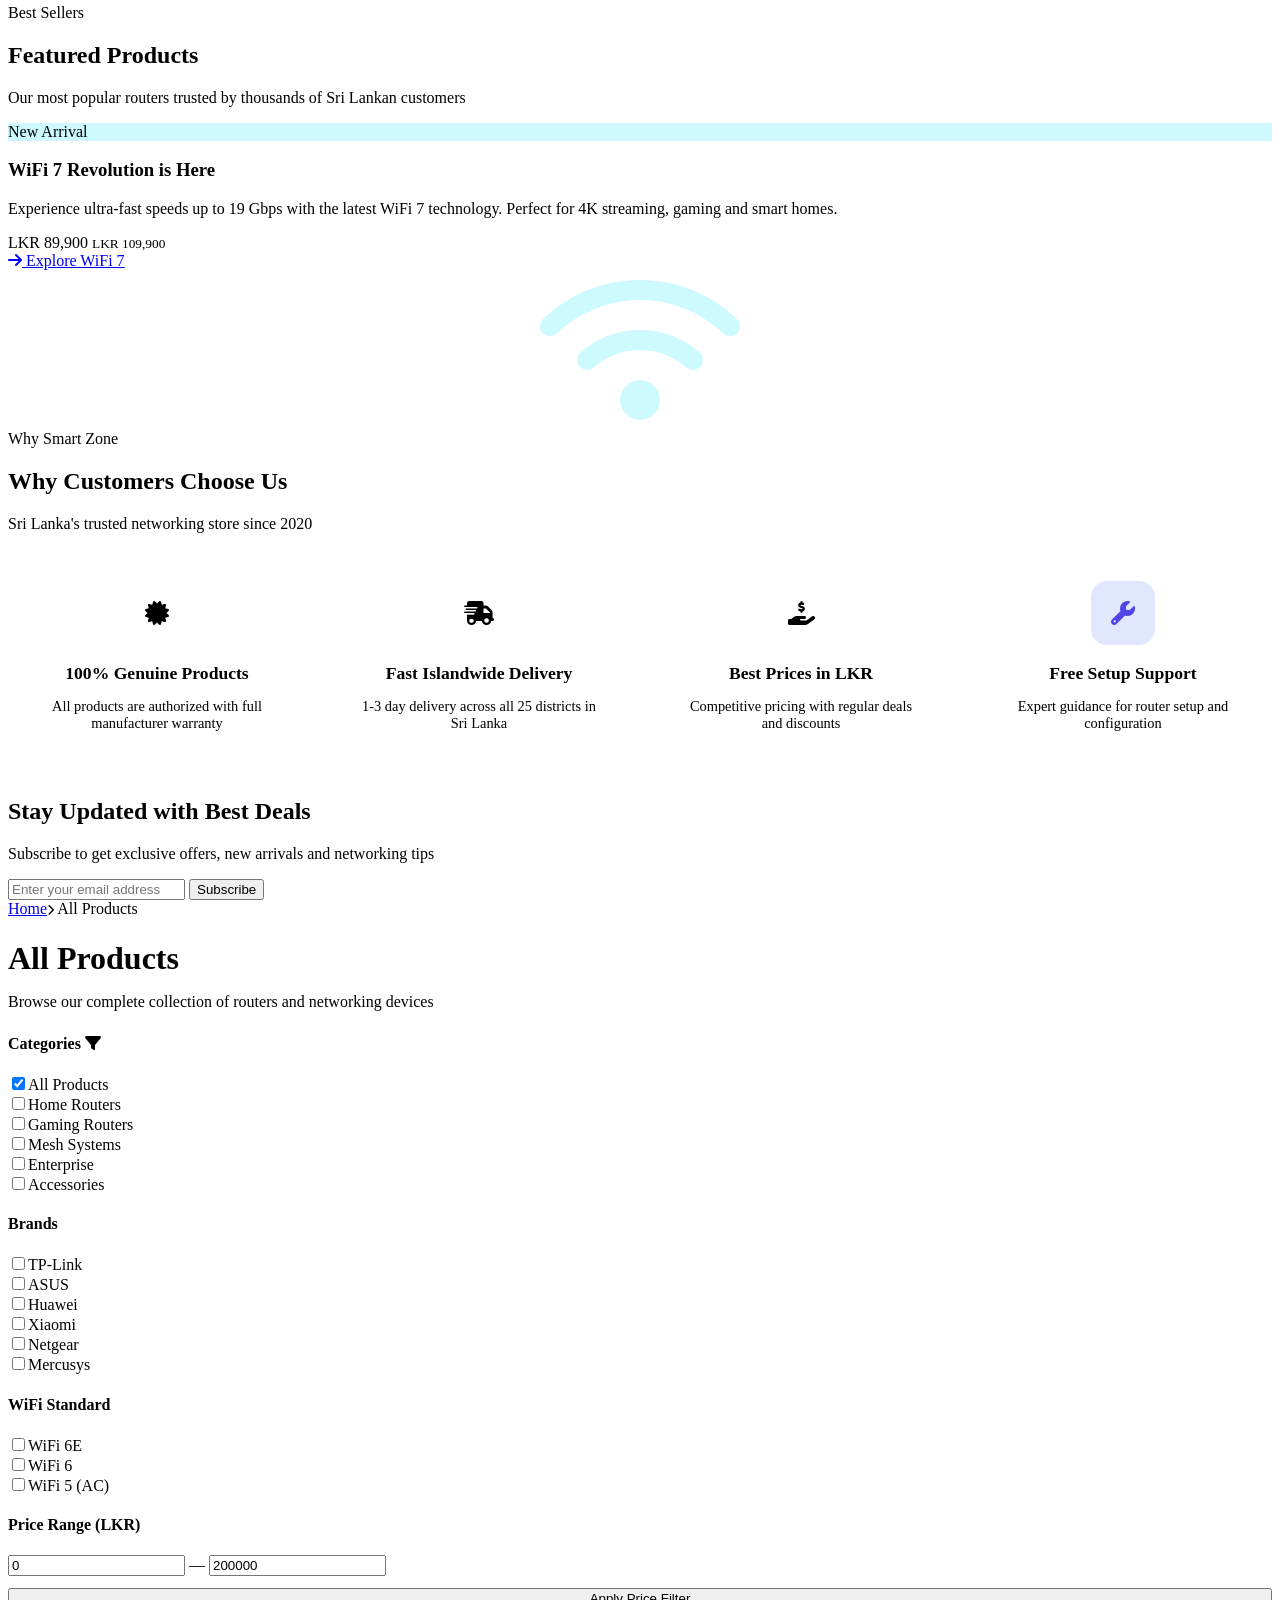
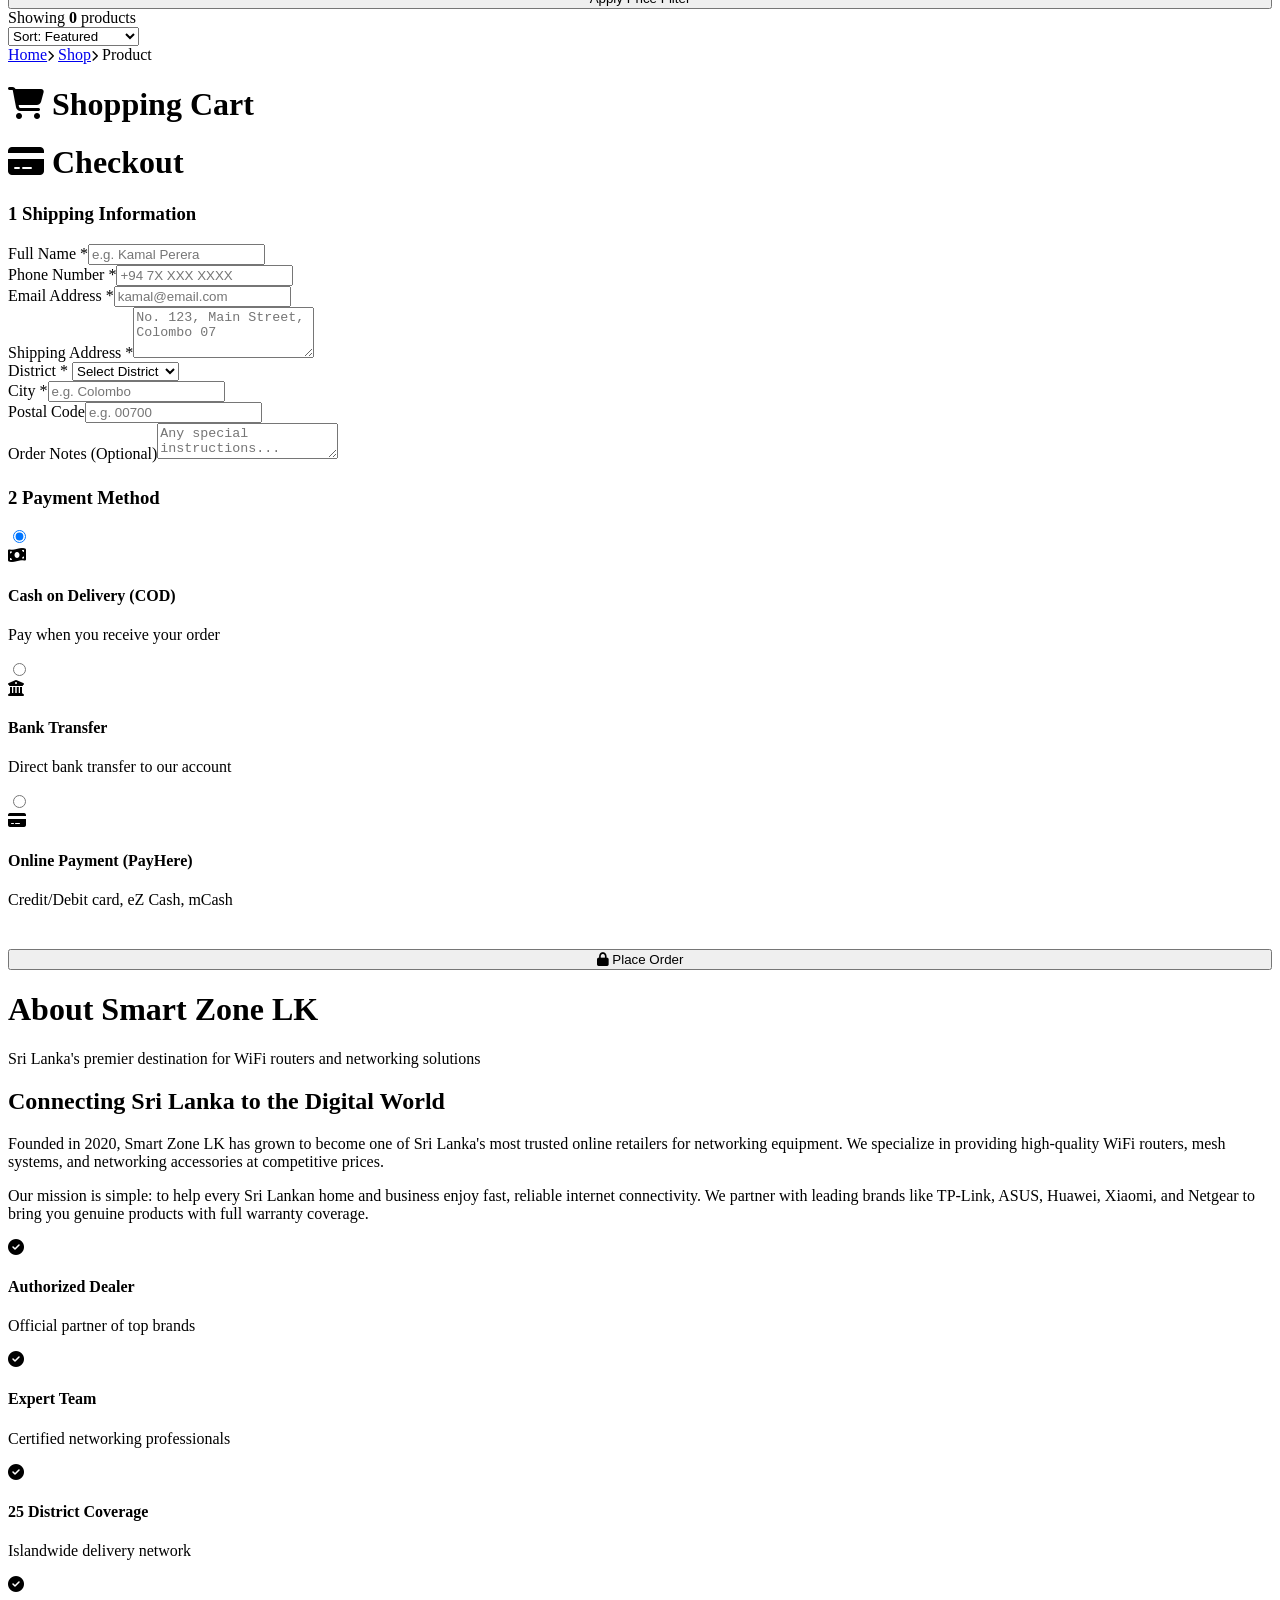
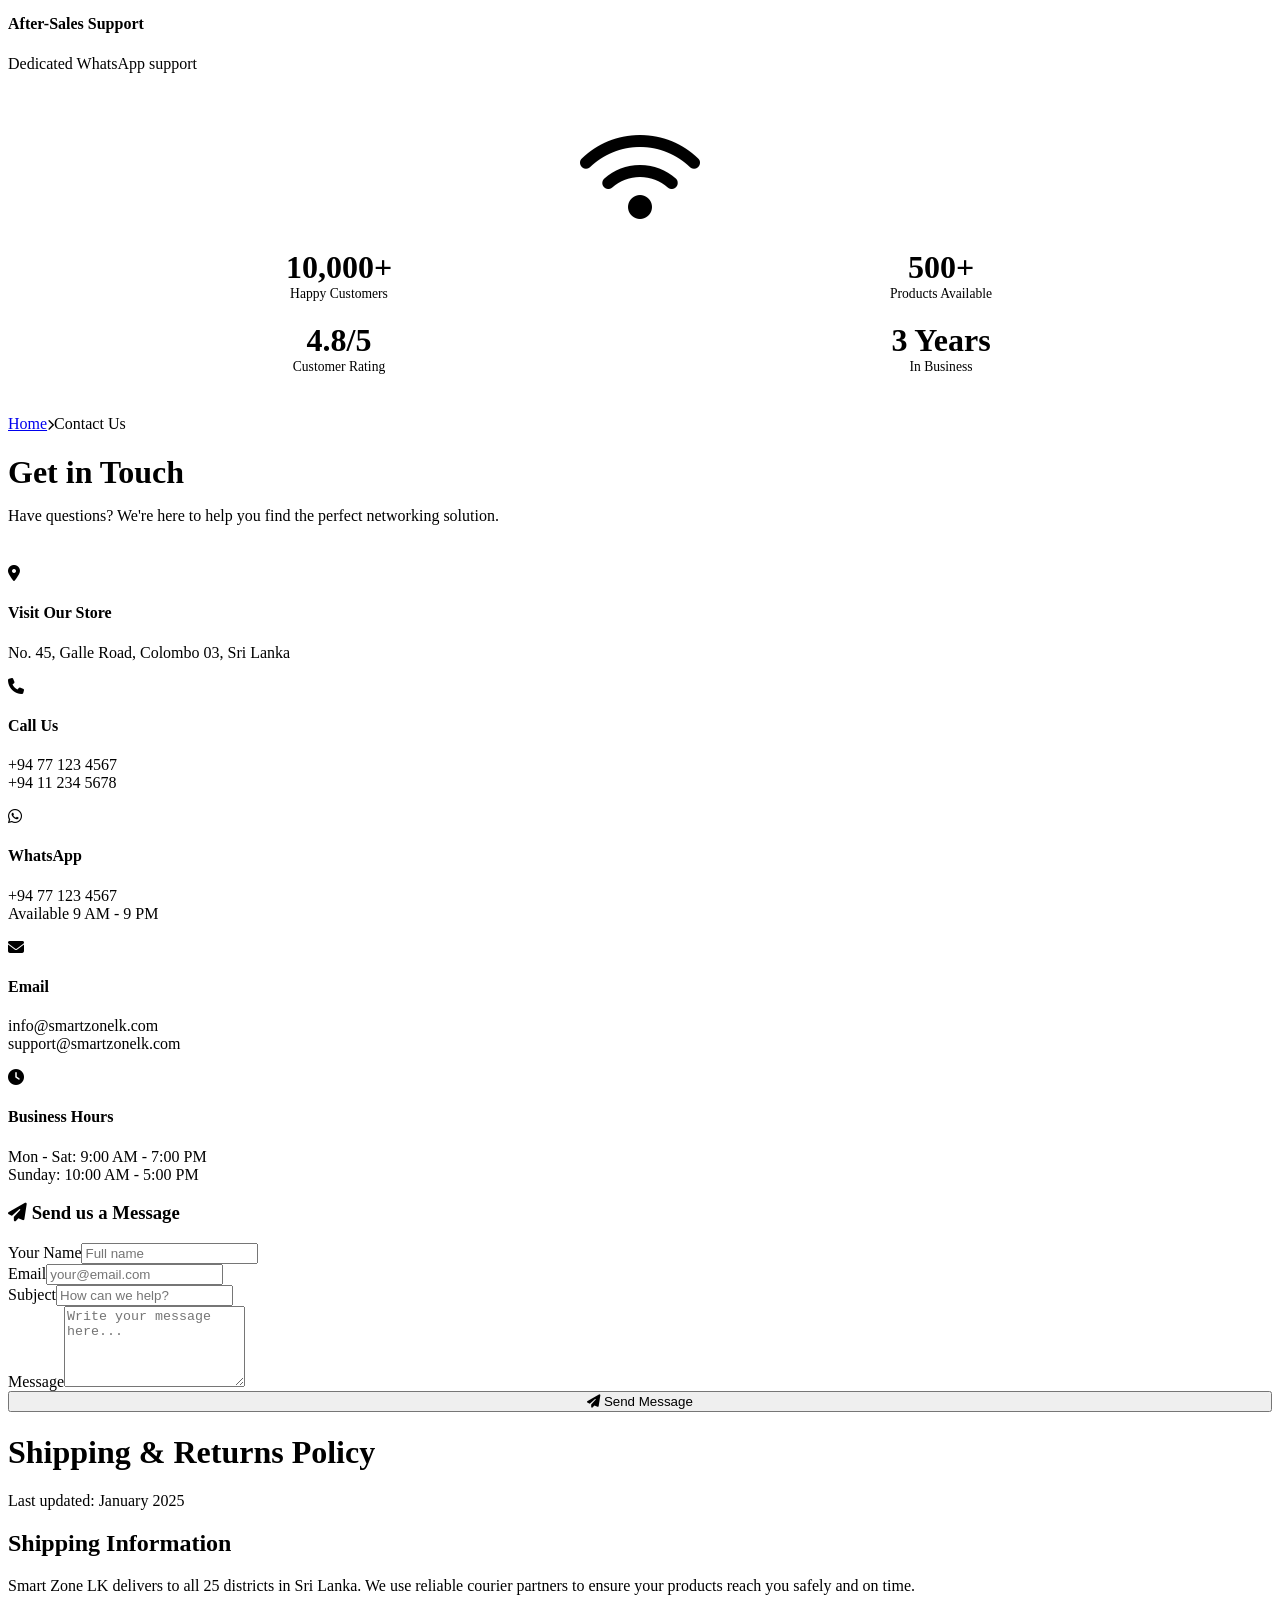
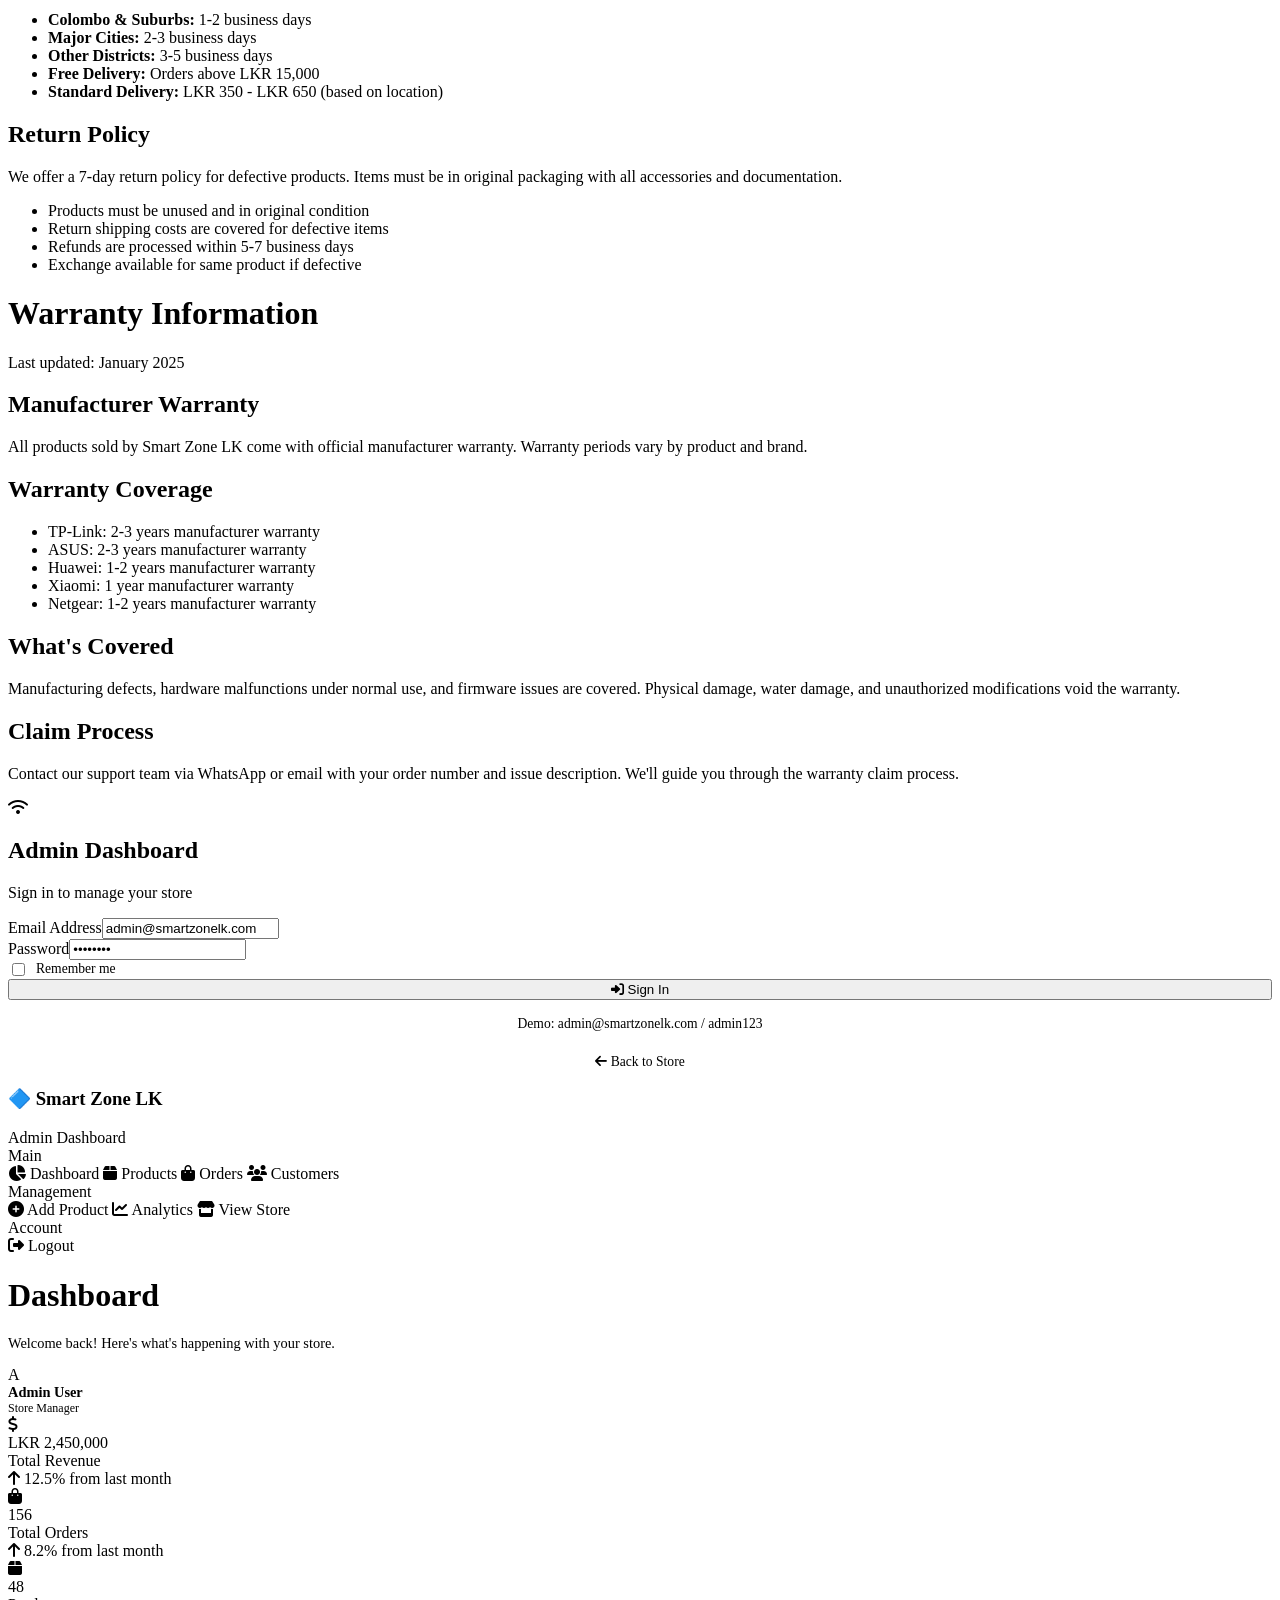
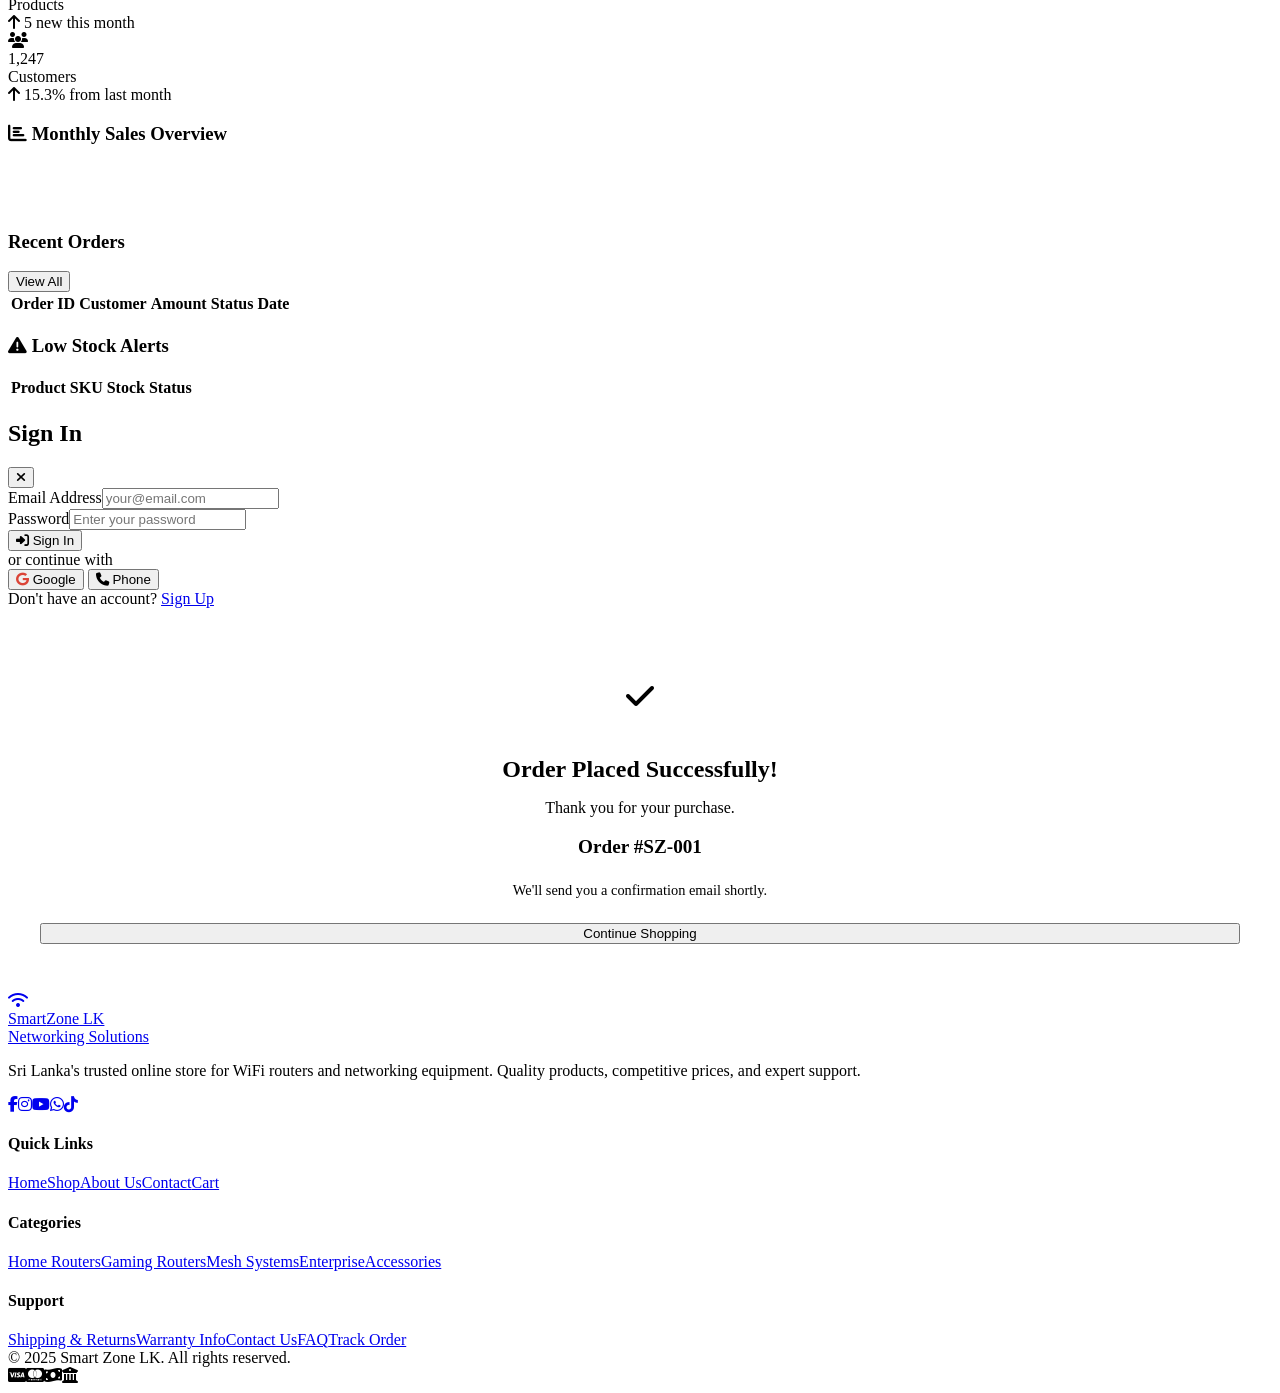
==== commit 717d892e: "Add files via upload" ====
--- a/index.html
+++ b/index.html
@@ -9,16 +9,16 @@
     <link rel="preconnect" href="https://fonts.googleapis.com">
     <link href="https://fonts.googleapis.com/css2?family=Inter:wght@300;400;500;600;700;800;900&family=JetBrains+Mono:wght@400;500&display=swap" rel="stylesheet">
     <link rel="stylesheet" href="https://cdnjs.cloudflare.com/ajax/libs/font-awesome/6.5.0/css/all.min.css">
-    <link rel="stylesheet" href="CSS/style.css">
-    <link rel="stylesheet" href="CSS/responsive.css">
-    <link rel="stylesheet" href="CSS/admin.css">
+    <link rel="stylesheet" href="css/style.css">
+    <link rel="stylesheet" href="css/responsive.css">
+    <link rel="stylesheet" href="css/admin.css">
 </head>
 <body>
     <!-- Top Bar -->
     <div class="top-bar">
         <div class="container">
             <span><i class="fas fa-truck"></i> Free delivery on orders over LKR 15,000</span>
-            <span><i class="fas fa-phone"></i> +94 78 68000 86 | <a href="mailto:info@smartzonelk.com">info@smartzonelk.com</a></span>
+            <span><i class="fas fa-phone"></i> +94 77 123 4567 | <a href="mailto:info@smartzonelk.com">info@smartzonelk.com</a></span>
         </div>
     </div>
 
@@ -37,7 +37,6 @@
                 <button id="searchBtn"><i class="fas fa-search"></i></button>
             </div>
             <div class="header-actions">
-                <button class="header-btn" data-nav="orders" title="My Orders"><i class="fas fa-box-open"></i></button>
                 <button class="header-btn" id="accountBtn" title="Account"><i class="fas fa-user"></i></button>
                 <button class="header-btn" data-nav="cart" title="Cart">
                     <i class="fas fa-shopping-cart"></i>
@@ -58,7 +57,7 @@
             <a href="#" class="nav-link" data-filter="Mesh Systems"><i class="fas fa-network-wired"></i> Mesh Systems</a>
             <a href="#" class="nav-link" data-nav="about"><i class="fas fa-info-circle"></i> About</a>
             <a href="#" class="nav-link" data-nav="contact"><i class="fas fa-envelope"></i> Contact</a>
-            <a href="#" class="nav-link" data-nav="login" style="margin-left:auto;color:var(--gray-400)"><i class="fas fa-lock"></i> Login Portal</a>
+            <a href="#" class="nav-link" data-nav="admin-login" style="margin-left:auto;color:var(--gray-400)"><i class="fas fa-lock"></i> Admin</a>
         </div>
     </nav>
 
@@ -82,10 +81,9 @@
             <a href="#" data-filter="Enterprise"><i class="fas fa-building"></i> Enterprise</a>
             <a href="#" data-filter="Accessories"><i class="fas fa-plug"></i> Accessories</a>
             <a href="#" data-nav="cart"><i class="fas fa-shopping-cart"></i> Cart</a>
-            <a href="#" data-nav="orders"><i class="fas fa-box-open"></i> My Orders</a>
             <a href="#" data-nav="about"><i class="fas fa-info-circle"></i> About Us</a>
             <a href="#" data-nav="contact"><i class="fas fa-envelope"></i> Contact</a>
-            <a href="#" data-nav="login"><i class="fas fa-lock"></i> Login Portal</a>
+            <a href="#" data-nav="admin-login"><i class="fas fa-lock"></i> Admin Panel</a>
         </div>
     </div>
 
@@ -323,10 +321,10 @@
                         </div>
                         <div id="bankDetails" style="display:none;background:var(--gray-50);padding:16px;border-radius:10px;margin-bottom:16px;">
                             <p style="font-size:0.85rem;color:var(--gray-600);margin-bottom:8px;"><strong>Bank Transfer Details:</strong></p>
-                            <p style="font-size:0.85rem;color:var(--gray-600);">Bank: Bank of Ceylon</p>
-                            <p style="font-size:0.85rem;color:var(--gray-600);">Account Name: I P M D WIJEGUNAWARSHANA</p>
-                            <p style="font-size:0.85rem;color:var(--gray-600);">Account No: 95251938</p>
-                            <p style="font-size:0.85rem;color:var(--gray-600);">Branch: Padaviya</p>
+                            <p style="font-size:0.85rem;color:var(--gray-600);">Bank: Commercial Bank of Ceylon</p>
+                            <p style="font-size:0.85rem;color:var(--gray-600);">Account: Smart Zone LK (Pvt) Ltd</p>
+                            <p style="font-size:0.85rem;color:var(--gray-600);">Account No: 8001234567</p>
+                            <p style="font-size:0.85rem;color:var(--gray-600);">Branch: Colombo 07</p>
                         </div>
                     </div>
                     <button class="btn btn-primary btn-lg" id="placeOrderBtn" style="width:100%;justify-content:center;margin-top:24px;"><i class="fas fa-lock"></i> Place Order</button>
@@ -376,9 +374,9 @@
                 <p style="color:var(--gray-500);margin-bottom:40px;">Have questions? We're here to help you find the perfect networking solution.</p>
                 <div class="contact-grid">
                     <div class="contact-info-cards">
-                        <div class="contact-card"><div class="icon"><i class="fas fa-location-dot"></i></div><div><h4>Visit Our Store</h4><p>Bandaranayaka Juncition ,Padaviya, Sri Lanka</p></div></div>
-                        <div class="contact-card"><div class="icon"><i class="fas fa-phone"></i></div><div><h4>Call Us</h4><p>+94 78 68000 86<br>+94 78 68000 86</p></div></div>
-                        <div class="contact-card"><div class="icon"><i class="fab fa-whatsapp"></i></div><div><h4>WhatsApp</h4><p>+94 78 68000 86<br>Available 9 AM - 9 PM</p></div></div>
+                        <div class="contact-card"><div class="icon"><i class="fas fa-location-dot"></i></div><div><h4>Visit Our Store</h4><p>No. 45, Galle Road, Colombo 03, Sri Lanka</p></div></div>
+                        <div class="contact-card"><div class="icon"><i class="fas fa-phone"></i></div><div><h4>Call Us</h4><p>+94 77 123 4567<br>+94 11 234 5678</p></div></div>
+                        <div class="contact-card"><div class="icon"><i class="fab fa-whatsapp"></i></div><div><h4>WhatsApp</h4><p>+94 77 123 4567<br>Available 9 AM - 9 PM</p></div></div>
                         <div class="contact-card"><div class="icon"><i class="fas fa-envelope"></i></div><div><h4>Email</h4><p>info@smartzonelk.com<br>support@smartzonelk.com</p></div></div>
                         <div class="contact-card"><div class="icon"><i class="fas fa-clock"></i></div><div><h4>Business Hours</h4><p>Mon - Sat: 9:00 AM - 7:00 PM<br>Sunday: 10:00 AM - 5:00 PM</p></div></div>
                     </div>
@@ -405,7 +403,7 @@
                 <p class="last-updated">Last updated: January 2025</p>
                 <h2>Shipping Information</h2>
                 <p>Smart Zone LK delivers to all 25 districts in Sri Lanka. We use reliable courier partners to ensure your products reach you safely and on time.</p>
-                <ul><li><strong>Colombo & Suburbs:</strong> 1-2 business days</li><li><strong>Major Cities:</strong> 2-3 business days</li><li><strong>Other Districts:</strong> 3-5 business days</li><li><strong>Free Delivery:</strong> Orders above LKR 15,000</li><li><strong>Standard Delivery:</strong> LKR 400 - LKR 650 (based on location)</li></ul>
+                <ul><li><strong>Colombo & Suburbs:</strong> 1-2 business days</li><li><strong>Major Cities:</strong> 2-3 business days</li><li><strong>Other Districts:</strong> 3-5 business days</li><li><strong>Free Delivery:</strong> Orders above LKR 15,000</li><li><strong>Standard Delivery:</strong> LKR 350 - LKR 650 (based on location)</li></ul>
                 <h2>Return Policy</h2>
                 <p>We offer a 7-day return policy for defective products. Items must be in original packaging with all accessories and documentation.</p>
                 <ul><li>Products must be unused and in original condition</li><li>Return shipping costs are covered for defective items</li><li>Refunds are processed within 5-7 business days</li><li>Exchange available for same product if defective</li></ul>
@@ -431,41 +429,19 @@
         </div>
     </div>
 
-    <!-- LOGIN/REGISTER PORTAL -->
-    <div class="page" id="page-login">
+    <!-- ADMIN LOGIN PAGE -->
+    <div class="page" id="page-admin-login">
         <div class="admin-login-page">
-            <div class="admin-login-card" id="portalLoginCard">
-                <div class="logo-icon" style="background:linear-gradient(135deg,var(--primary),var(--accent));margin:0 auto 20px;"><i class="fas fa-user-circle"></i></div>
-                <h2 id="portalTitle">Sign In</h2>
-                <p id="portalSubtitle">Access your account or admin dashboard</p>
-                <div class="form-group"><label>Email Address</label><input type="email" id="portalEmail" placeholder="your@email.com"></div>
-                <div class="form-group"><label>Password</label><input type="password" id="portalPassword" placeholder="Enter password"></div>
-                
-                <!-- Registration Specific Fields (Hidden by default) -->
-                <div id="portalRegFields" style="display:none;">
-                    <div class="form-group"><label>Full Name</label><input type="text" id="portalName" placeholder="Your full name"></div>
-                    <div class="form-group"><label>Phone</label><input type="tel" id="portalPhone" placeholder="+94 7X XXX XXXX"></div>
-                </div>
-
-                <div class="form-group" style="display:flex;align-items:center;gap:8px;" id="portalRememberDiv"><input type="checkbox" id="portalRemember" style="accent-color:var(--primary);"><label for="portalRemember" style="font-size:0.85rem;color:var(--gray-600);">Remember me</label></div>
-                
-                <button class="btn btn-primary btn-lg" id="portalSubmitBtn" style="width:100%;justify-content:center;"><i class="fas fa-sign-in-alt"></i> Sign In</button>
-                <p style="text-align:center;margin-top:16px;font-size:0.85rem;color:var(--gray-600);" id="portalSwitchText">Don't have an account? <a href="#" id="portalSwitchLink" style="color:var(--primary);font-weight:600;">Sign Up</a></p>
-                <div style="text-align:center;margin-top:20px;"><a href="#" onclick="navigateTo('home')" style="color:var(--gray-500);text-decoration:none;font-size:0.85rem;"><i class="fas fa-arrow-left"></i> Back to Store</a></div>
-            </div>
-        </div>
-    </div>
-
-    <!-- CUSTOMER ORDERS PAGE -->
-    <div class="page" id="page-orders">
-        <div class="container" style="padding: 40px 20px;">
-            <div style="display: flex; justify-content: space-between; align-items: center; margin-bottom: 32px;">
-                <h1 style="font-size: 2rem; font-weight: 800; color: var(--dark);">My Orders</h1>
-                <button class="btn btn-outline" style="color:var(--dark); border-color:var(--gray-300);" onclick="navigateTo('shop')"><i class="fas fa-store"></i> Keep Shopping</button>
-            </div>
-            
-            <div id="customerOrdersContainer">
-                <!-- Orders will be injected here via orders.js -->
+            <div class="admin-login-card">
+                <div class="logo-icon" style="background:linear-gradient(135deg,var(--primary),var(--accent));margin:0 auto 20px;"><i class="fas fa-wifi"></i></div>
+                <h2>Admin Dashboard</h2>
+                <p>Sign in to manage your store</p>
+                <div class="form-group"><label>Email Address</label><input type="email" id="adminEmail" placeholder="admin@smartzonelk.com" value="admin@smartzonelk.com"></div>
+                <div class="form-group"><label>Password</label><input type="password" id="adminPassword" placeholder="Enter password" value="admin123"></div>
+                <div class="form-group" style="display:flex;align-items:center;gap:8px;"><input type="checkbox" id="adminRemember" style="accent-color:var(--primary);"><label for="adminRemember" style="font-size:0.85rem;color:var(--gray-600);">Remember me</label></div>
+                <button class="btn btn-primary btn-lg" id="adminLoginBtn" style="width:100%;justify-content:center;"><i class="fas fa-sign-in-alt"></i> Sign In</button>
+                <p style="text-align:center;margin-top:16px;font-size:0.85rem;color:var(--gray-400);">Demo: admin@smartzonelk.com / admin123</p>
+                <div style="text-align:center;margin-top:20px;"><a href="#" data-nav="home" style="color:var(--primary);text-decoration:none;font-size:0.85rem;"><i class="fas fa-arrow-left"></i> Back to Store</a></div>
             </div>
         </div>
     </div>
@@ -525,7 +501,6 @@
                     <div class="admin-header"><h1 id="productFormTitle">Add New Product</h1><button class="btn btn-ghost" data-admin="products"><i class="fas fa-arrow-left"></i> Back to Products</button></div>
                     <div class="admin-card">
                         <div class="admin-form-grid">
-                            <div class="full"><label>Image URL (Optional)</label><input type="text" id="prodImageUrl" placeholder="https://example.com/image.jpg"></div>
                             <div><label>Product Name *</label><input type="text" id="prodName" placeholder="e.g. TP-Link Archer AX73"></div>
                             <div><label>Brand *</label><select id="prodBrand"><option value="">Select Brand</option><option>TP-Link</option><option>ASUS</option><option>Huawei</option><option>Xiaomi</option><option>Netgear</option><option>Mercusys</option><option>Tenda</option><option>D-Link</option><option>Other</option></select></div>
                             <div><label>Category *</label><select id="prodCategory"><option value="">Select Category</option><option>Home Routers</option><option>Gaming Routers</option><option>Mesh Systems</option><option>Enterprise</option><option>Accessories</option></select></div>
@@ -548,11 +523,8 @@
                 </div>
                 <!-- Customers -->
                 <div class="admin-section" id="admin-customers" style="display:none;">
-                    <div class="admin-header">
-                        <h1>Customers</h1>
-                        <button class="btn btn-primary" onclick="Admin.showAddCustomerModal()"><i class="fas fa-plus"></i> Add Customer</button>
-                    </div>
-                    <div class="admin-card"><table class="admin-table"><thead><tr><th>Name</th><th>Email</th><th>Phone</th><th>Orders</th><th>Total Spent</th><th>Registered</th><th>Actions</th></tr></thead><tbody id="adminCustomersBody"></tbody></table></div>
+                    <div class="admin-header"><h1>Customers</h1></div>
+                    <div class="admin-card"><table class="admin-table"><thead><tr><th>Name</th><th>Email</th><th>Phone</th><th>Orders</th><th>Total Spent</th><th>Registered</th></tr></thead><tbody id="adminCustomersBody"></tbody></table></div>
                 </div>
                 <!-- Analytics -->
                 <div class="admin-section" id="admin-analytics" style="display:none;">
@@ -566,7 +538,7 @@
                     <div class="admin-card">
                         <div class="admin-card-header"><h3>Top Selling Products</h3></div>
                         <table class="admin-table"><thead><tr><th>#</th><th>Product</th><th>Units Sold</th><th>Revenue</th></tr></thead>
-                            <tbody><tr><td>1</td><td>SLT-MOBITEL S10 Router</td><td>89</td><td>LKR 8,990</td></tr><tr><td>2</td><td> Dialog S50 Router</td><td>67</td><td>LKR 4,590</td></tr><tr><td>3</td><td>SLT-MOBITEL MF293N ROUTER</td><td>134</td><td>LKR 8,990</td></tr><tr><td>4</td><td>SLT-MOBITEL S20 ROUTER</td><td>156</td><td>LKR 8,990</td></tr><tr><td>5</td><td>DIALOG V20PRO ROUTER</td><td>45</td><td>LKR 6,590</td></tr></tbody>
+                            <tbody><tr><td>1</td><td>TP-Link Archer AX73</td><td>89</td><td>LKR 1,780,000</td></tr><tr><td>2</td><td>ASUS RT-AX86U Pro</td><td>67</td><td>LKR 2,680,000</td></tr><tr><td>3</td><td>Huawei WiFi AX3</td><td>134</td><td>LKR 1,340,000</td></tr><tr><td>4</td><td>Xiaomi Router AX3000T</td><td>156</td><td>LKR 1,560,000</td></tr><tr><td>5</td><td>TP-Link Deco X50</td><td>45</td><td>LKR 1,350,000</td></tr></tbody>
                         </table>
                     </div>
                 </div>
@@ -574,30 +546,32 @@
         </div>
     </div>
 
-    <!-- Deleted Auth Modal -->
-
-    <!-- ADD CUSTOMER MODAL -->
-    <div class="modal-overlay" id="addCustomerModal">
+    <!-- AUTH MODAL -->
+    <div class="modal-overlay" id="authModal">
         <div class="modal">
-            <div style="display:flex; justify-content:space-between; align-items:center; margin-bottom: 20px;">
-                <h2 style="font-size:1.5rem;font-weight:800;color:var(--dark);">Add Customer</h2>
-                <button class="btn btn-ghost" onclick="Admin.hideAddCustomerModal()"><i class="fas fa-times"></i></button>
-            </div>
-            <form id="addCustomerForm" onsubmit="Admin.saveNewCustomer(event)">
-                <div style="margin-bottom:15px;">
-                    <label style="display:block;margin-bottom:5px;font-size:0.9rem;font-weight:600;">Full Name *</label>
-                    <input type="text" id="newCustomerName" required style="width:100%;padding:10px;border:1px solid var(--gray-300);border-radius:6px;">
-                </div>
-                <div style="margin-bottom:15px;">
-                    <label style="display:block;margin-bottom:5px;font-size:0.9rem;font-weight:600;">Email Address *</label>
-                    <input type="email" id="newCustomerEmail" required style="width:100%;padding:10px;border:1px solid var(--gray-300);border-radius:6px;">
-                </div>
-                <div style="margin-bottom:20px;">
-                    <label style="display:block;margin-bottom:5px;font-size:0.9rem;font-weight:600;">Phone Number *</label>
-                    <input type="text" id="newCustomerPhone" required placeholder="e.g. +94 77 123 4567" style="width:100%;padding:10px;border:1px solid var(--gray-300);border-radius:6px;">
-                </div>
-                <button type="submit" class="btn btn-primary" style="width:100%;justify-content:center;">Save Customer</button>
-            </form>
+            <div class="modal-header"><h2 id="authTitle">Sign In</h2><button class="modal-close" id="authCloseBtn"><i class="fas fa-times"></i></button></div>
+            <div class="modal-body" id="authBody">
+                <div id="loginForm">
+                    <div class="form-group"><label>Email Address</label><input type="email" id="loginEmail" placeholder="your@email.com"></div>
+                    <div class="form-group"><label>Password</label><input type="password" id="loginPassword" placeholder="Enter your password"></div>
+                    <button class="btn btn-primary" id="loginSubmitBtn"><i class="fas fa-sign-in-alt"></i> Sign In</button>
+                    <div class="modal-divider">or continue with</div>
+                    <div class="social-login">
+                        <button class="social-btn" id="googleLoginBtn"><i class="fab fa-google" style="color:#DB4437;"></i> Google</button>
+                        <button class="social-btn" id="phoneLoginBtn"><i class="fas fa-phone" style="color:var(--secondary);"></i> Phone</button>
+                    </div>
+                </div>
+                <div id="registerForm" style="display:none;">
+                    <div class="form-group"><label>Full Name</label><input type="text" id="regName" placeholder="Your full name"></div>
+                    <div class="form-group"><label>Email Address</label><input type="email" id="regEmail" placeholder="your@email.com"></div>
+                    <div class="form-group"><label>Phone Number</label><input type="tel" id="regPhone" placeholder="+94 7X XXX XXXX"></div>
+                    <div class="form-group"><label>Password</label><input type="password" id="regPassword" placeholder="Create a password"></div>
+                    <button class="btn btn-primary" id="registerSubmitBtn"><i class="fas fa-user-plus"></i> Create Account</button>
+                </div>
+            </div>
+            <div class="modal-footer" id="authFooter">
+                <span id="authSwitch">Don't have an account? <a href="#" id="showRegisterLink">Sign Up</a></span>
+            </div>
         </div>
     </div>
 
@@ -626,55 +600,27 @@
                         <div class="logo-text"><div class="brand">Smart<span>Zone</span> LK</div><div class="tagline" style="color:var(--gray-400);">Networking Solutions</div></div>
                     </a>
                     <p>Sri Lanka's trusted online store for WiFi routers and networking equipment. Quality products, competitive prices, and expert support.</p>
-                    <div class="social-links"><a href="#"><i class="fab fa-facebook-f"></i></a><a href="#"><i class="fab fa-instagram"></i></a><a href="#"><i class="fab fa-youtube"></i></a><a href="wa.me/94786800086"><i class="fab fa-whatsapp"></i></a><a href="#"><i class="fab fa-tiktok"></i></a></div>
+                    <div class="footer-social"><a href="#"><i class="fab fa-facebook-f"></i></a><a href="#"><i class="fab fa-instagram"></i></a><a href="#"><i class="fab fa-youtube"></i></a><a href="#"><i class="fab fa-whatsapp"></i></a><a href="#"><i class="fab fa-tiktok"></i></a></div>
                 </div>
                 <div class="footer-col"><h4>Quick Links</h4><a href="#" data-nav="home">Home</a><a href="#" data-nav="shop">Shop</a><a href="#" data-nav="about">About Us</a><a href="#" data-nav="contact">Contact</a><a href="#" data-nav="cart">Cart</a></div>
                 <div class="footer-col"><h4>Categories</h4><a href="#" data-filter="Home Routers">Home Routers</a><a href="#" data-filter="Gaming Routers">Gaming Routers</a><a href="#" data-filter="Mesh Systems">Mesh Systems</a><a href="#" data-filter="Enterprise">Enterprise</a><a href="#" data-filter="Accessories">Accessories</a></div>
                 <div class="footer-col"><h4>Support</h4><a href="#" data-nav="shipping">Shipping & Returns</a><a href="#" data-nav="warranty">Warranty Info</a><a href="#" data-nav="contact">Contact Us</a><a href="#">FAQ</a><a href="#">Track Order</a></div>
             </div>
             <div class="footer-bottom">
-                <span>© 2026 Smart Zone LK. All rights reserved.</span>
-                <div class="payment-methods"><i class="fab fa-cc-visa"></i><i class="fab fa-cc-mastercard"></i><i class="fas fa-money-bill-wave"></i><i class="fas fa-building-columns"></i></div>
+                <span>© 2025 Smart Zone LK. All rights reserved.</span>
+                <div class="payments"><i class="fab fa-cc-visa"></i><i class="fab fa-cc-mastercard"></i><i class="fas fa-money-bill-wave"></i><i class="fas fa-building-columns"></i></div>
             </div>
         </div>
     </footer>
 
-    <!-- MOBILE BOTTOM NAVIGATION -->
-    <nav class="mobile-bottom-nav">
-        <a href="#" class="bottom-nav-item active" data-nav="home">
-            <i class="fas fa-home"></i>
-            <span>Home</span>
-        </a>
-        <a href="#" class="bottom-nav-item" data-nav="shop">
-            <i class="fas fa-store"></i>
-            <span>Shop</span>
-        </a>
-        <a href="#" class="bottom-nav-item" data-nav="cart">
-            <div class="icon-wrapper">
-                <i class="fas fa-shopping-cart"></i>
-                <span class="bottom-badge" id="bottomCartBadge">0</span>
-            </div>
-            <span>Cart</span>
-        </a>
-        <a href="#" class="bottom-nav-item" data-nav="orders">
-            <i class="fas fa-box-open"></i>
-            <span>Orders</span>
-        </a>
-        <a href="#" class="bottom-nav-item" data-nav="login">
-            <i class="fas fa-user"></i>
-            <span>Account</span>
-        </a>
-    </nav>
-
     <!-- JavaScript Files -->
-    <script src="JS/database.js"></script>
-    <script src="JS/navigation.js"></script>
-    <script src="JS/products.js"></script>
-    <script src="JS/cart.js"></script>
-    <script src="JS/checkout.js"></script>
-    <script src="JS/auth.js"></script>
-    <script src="JS/orders.js"></script>
-    <script src="JS/admin.js"></script>
-    <script src="JS/main.js"></script>
+    <script src="js/database.js"></script>
+    <script src="js/navigation.js"></script>
+    <script src="js/products.js"></script>
+    <script src="js/cart.js"></script>
+    <script src="js/checkout.js"></script>
+    <script src="js/auth.js"></script>
+    <script src="js/admin.js"></script>
+    <script src="js/main.js"></script>
 </body>
 </html>
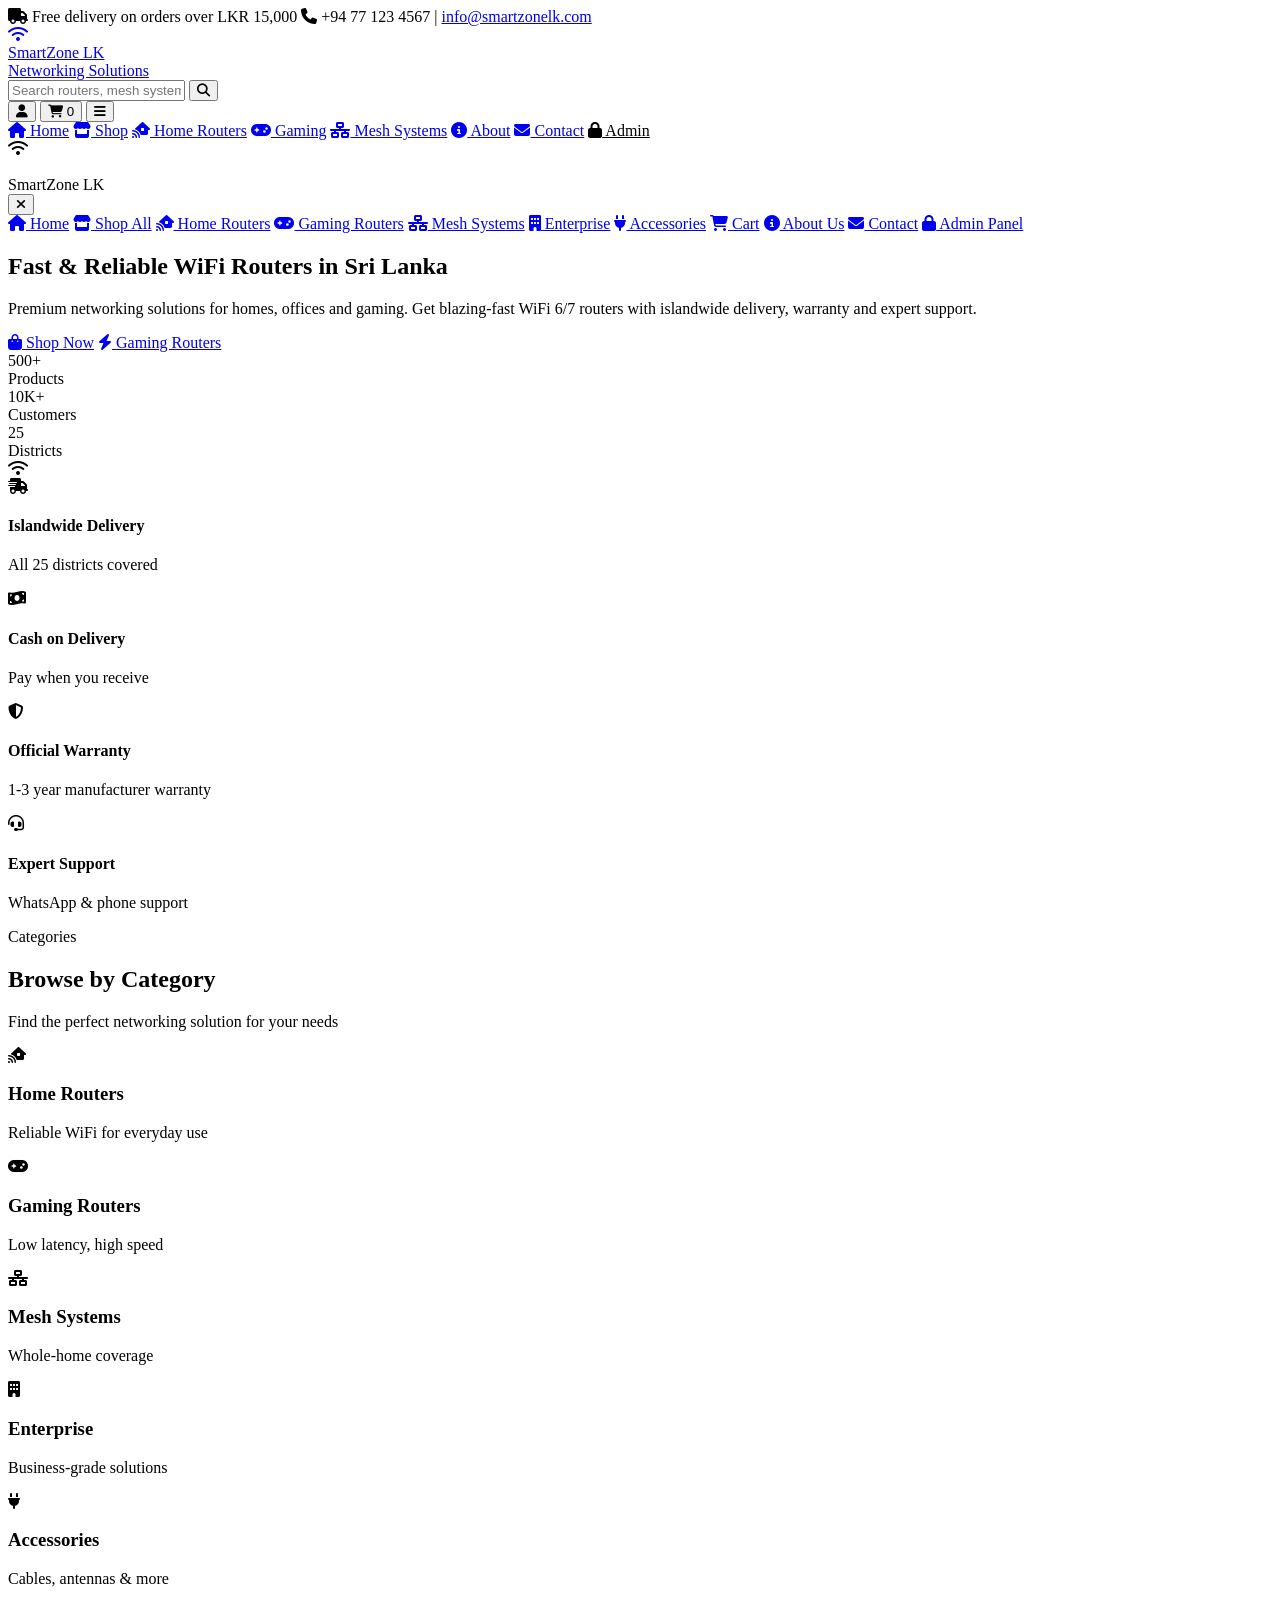
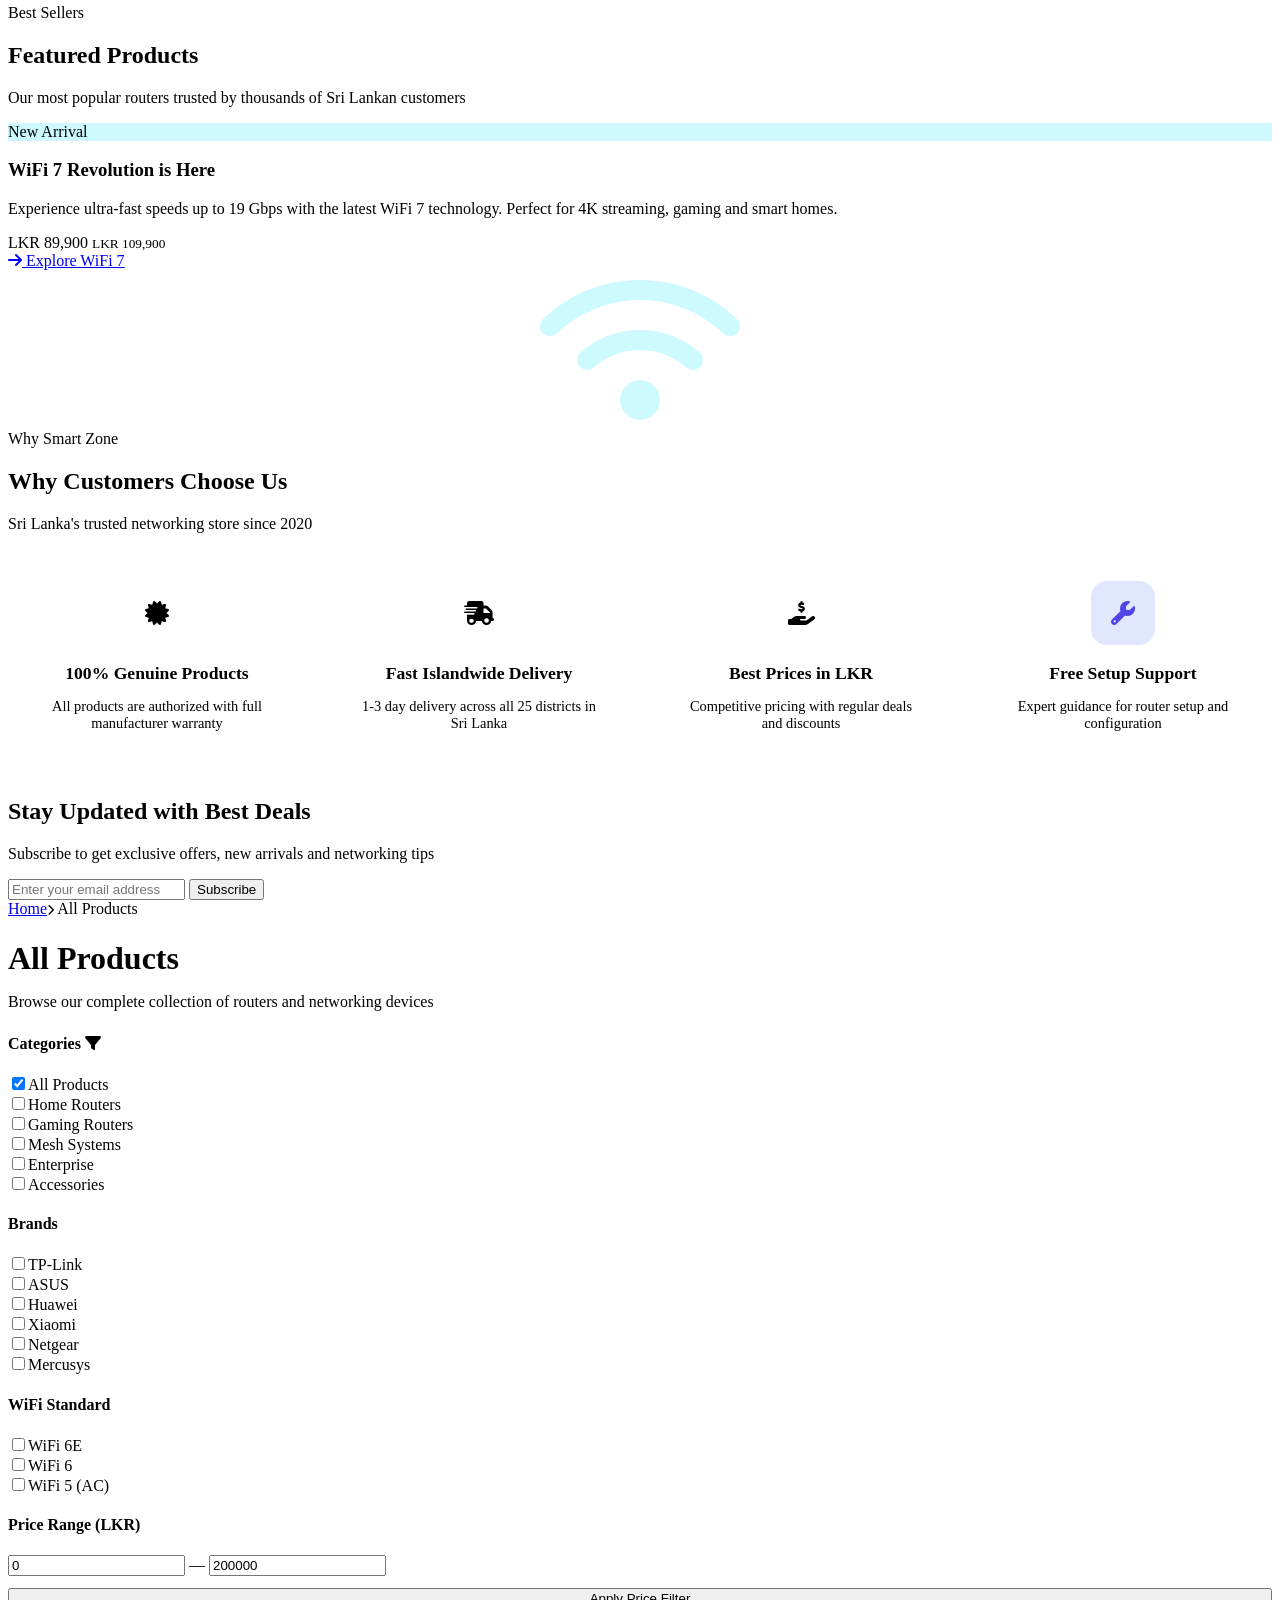
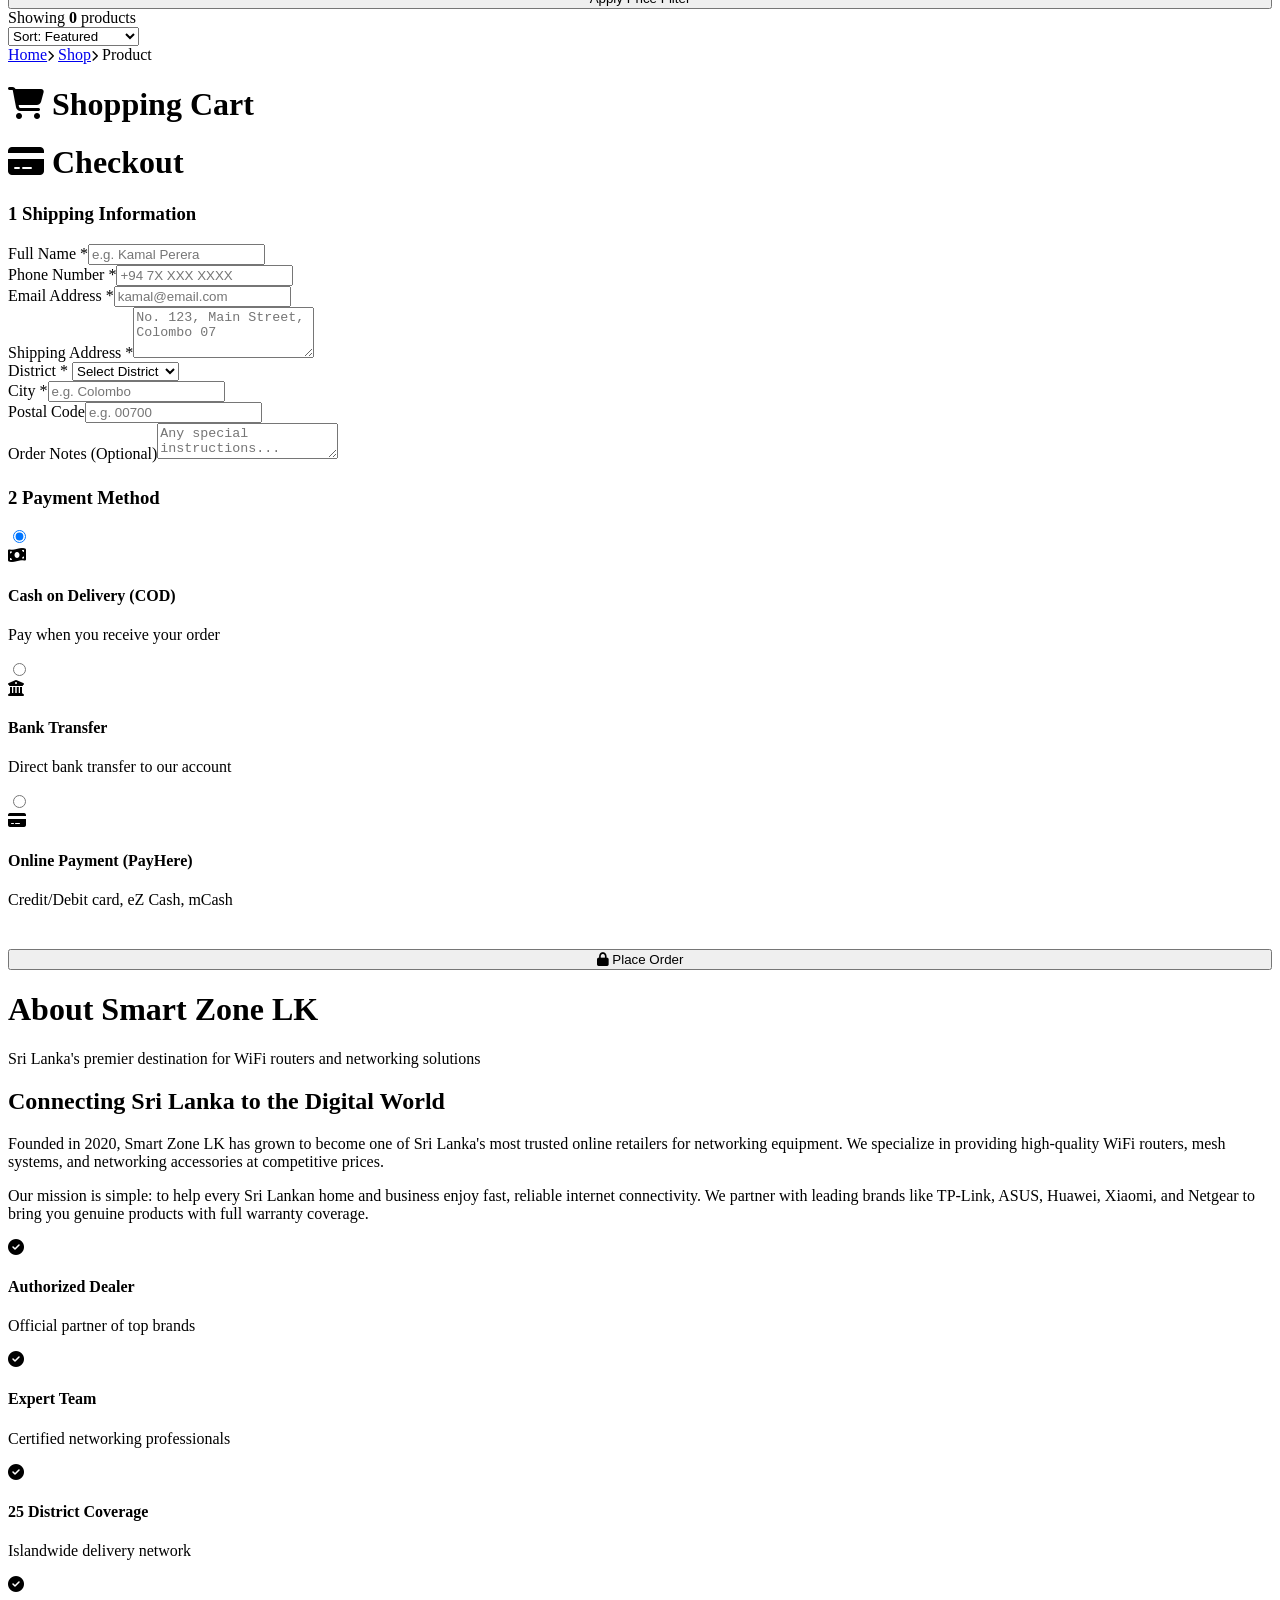
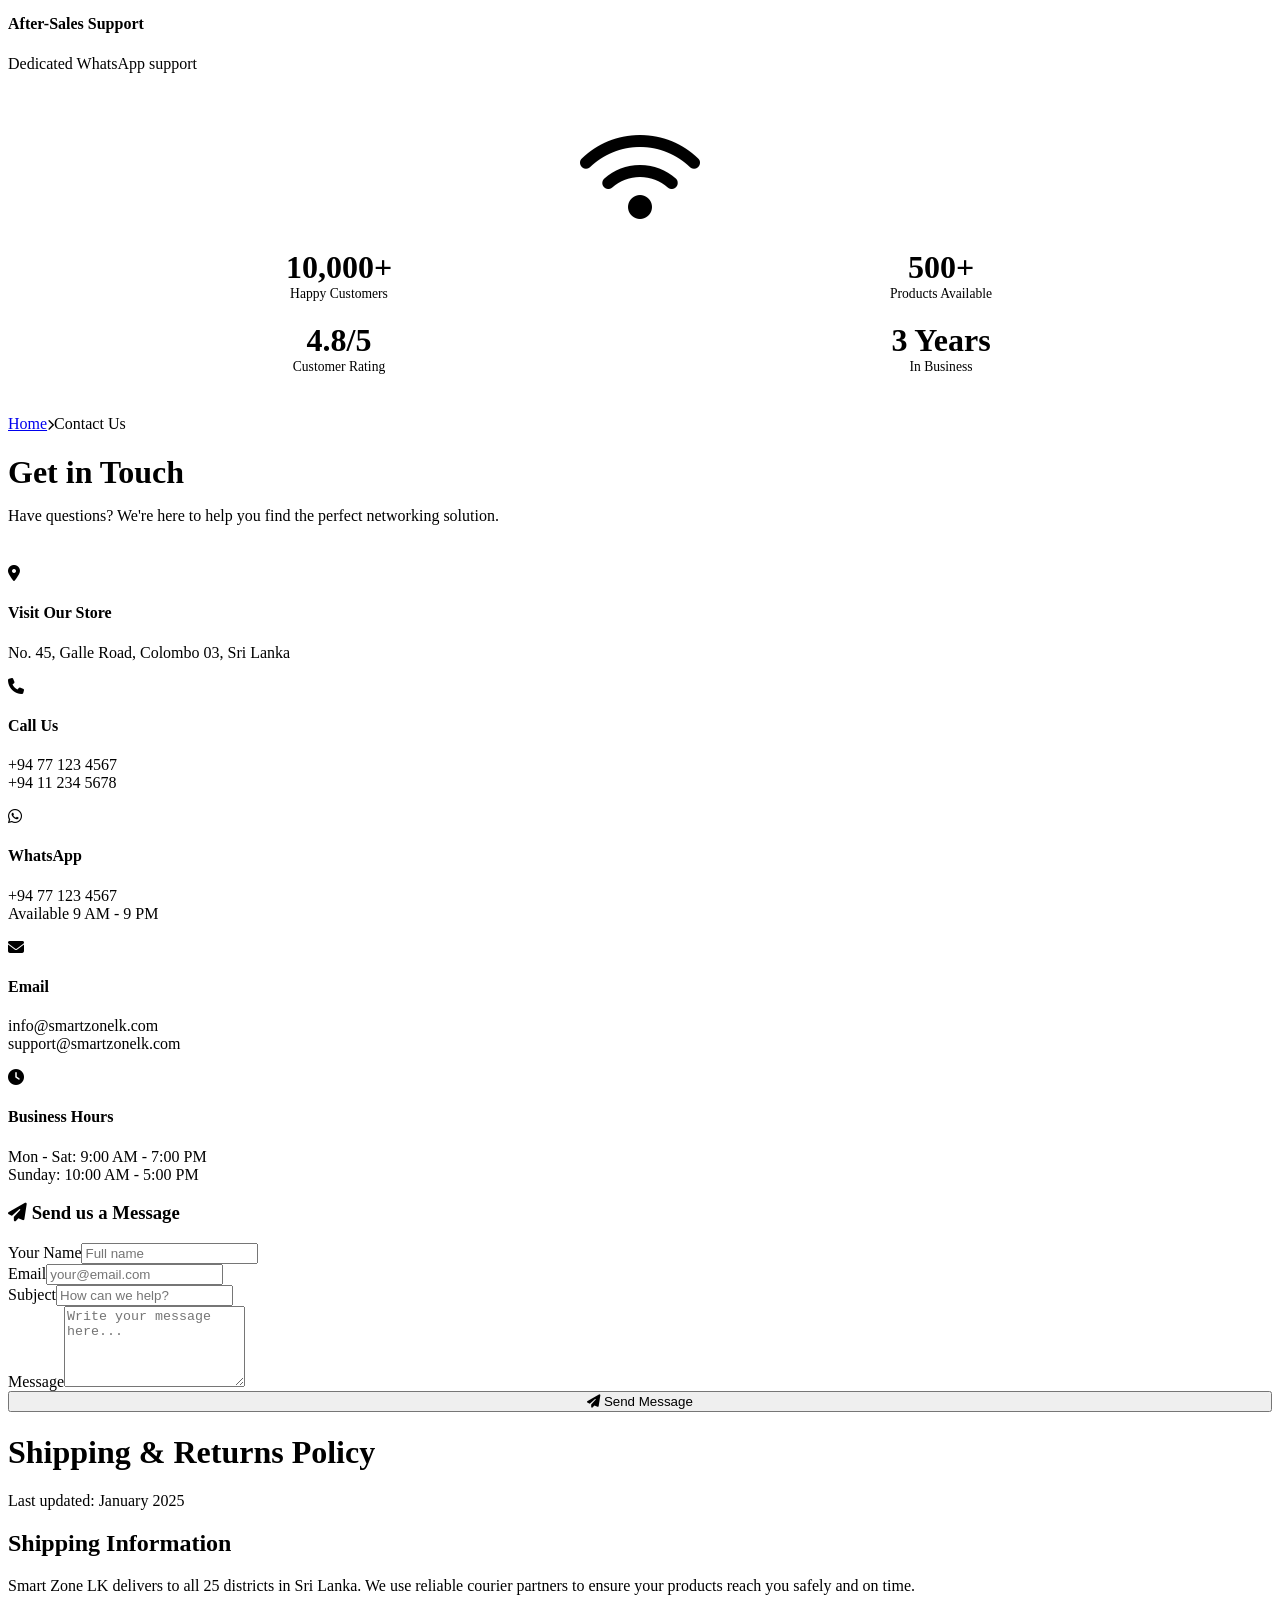
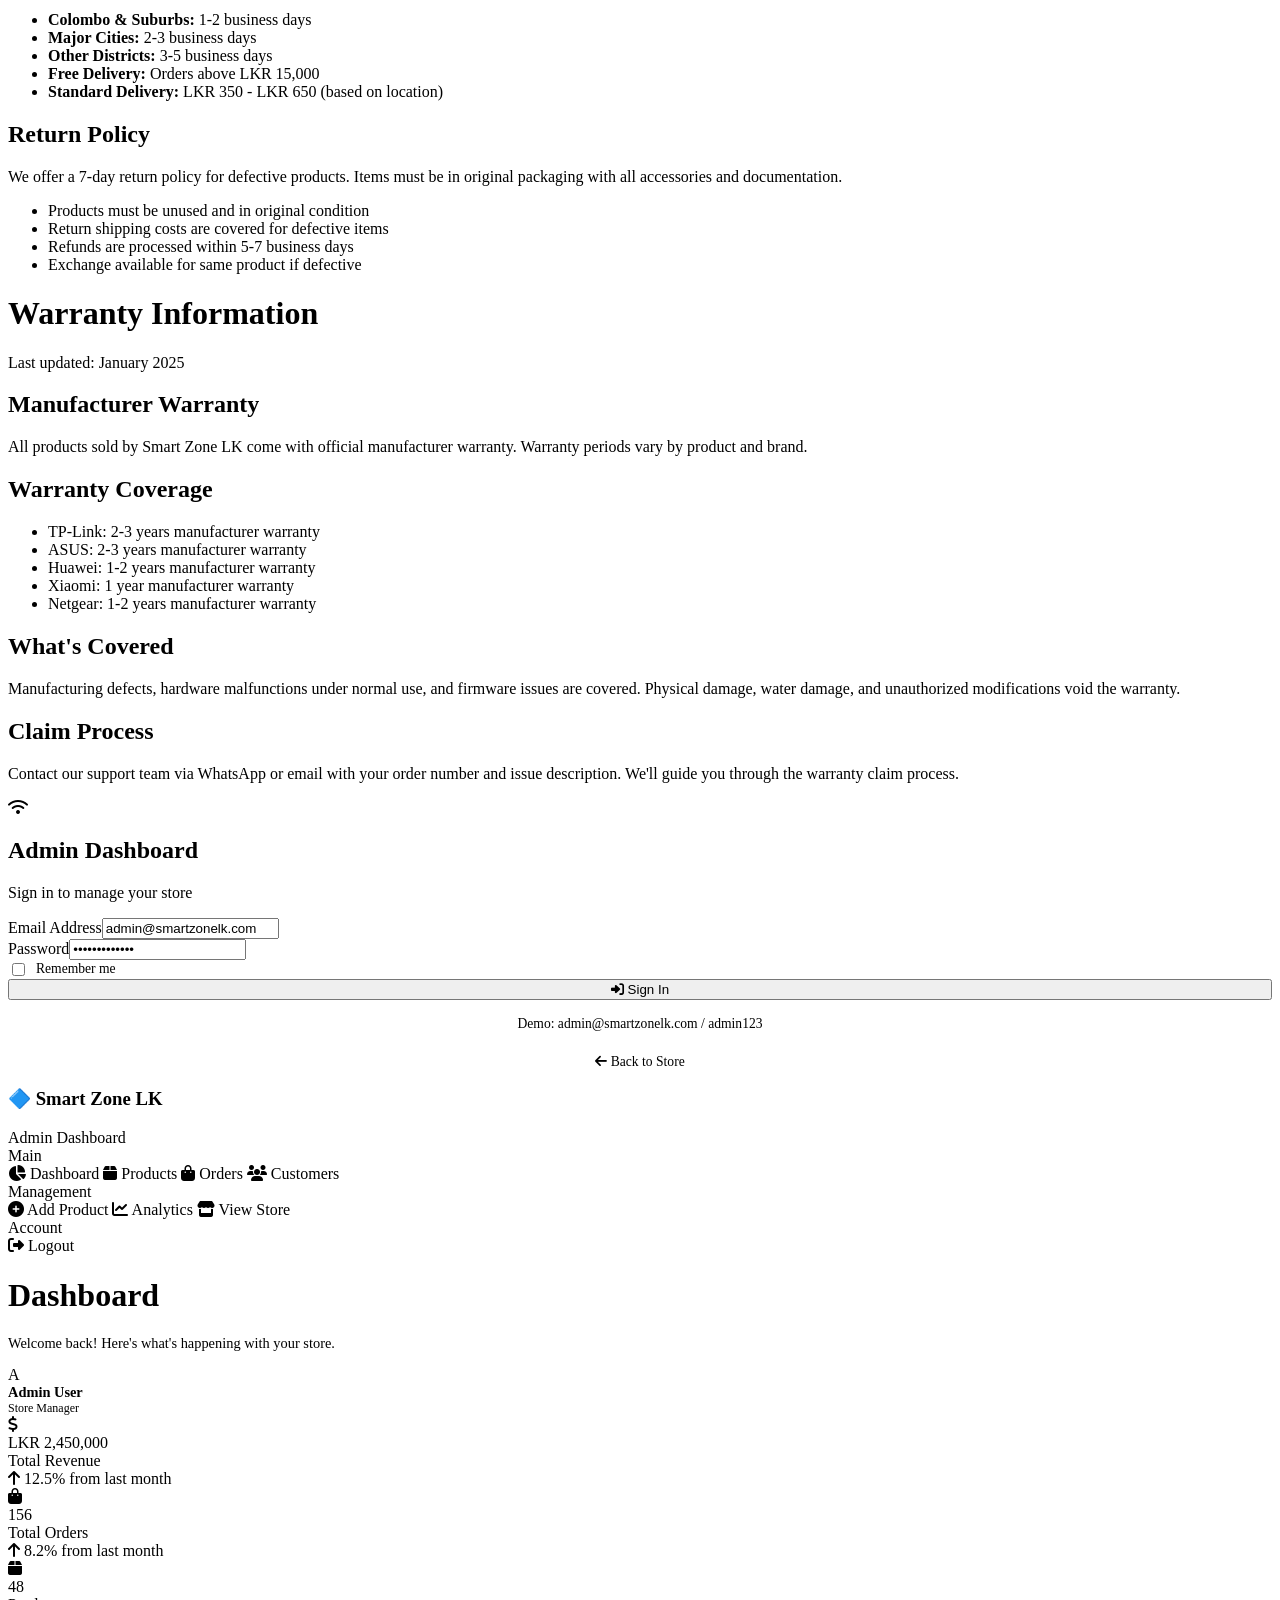
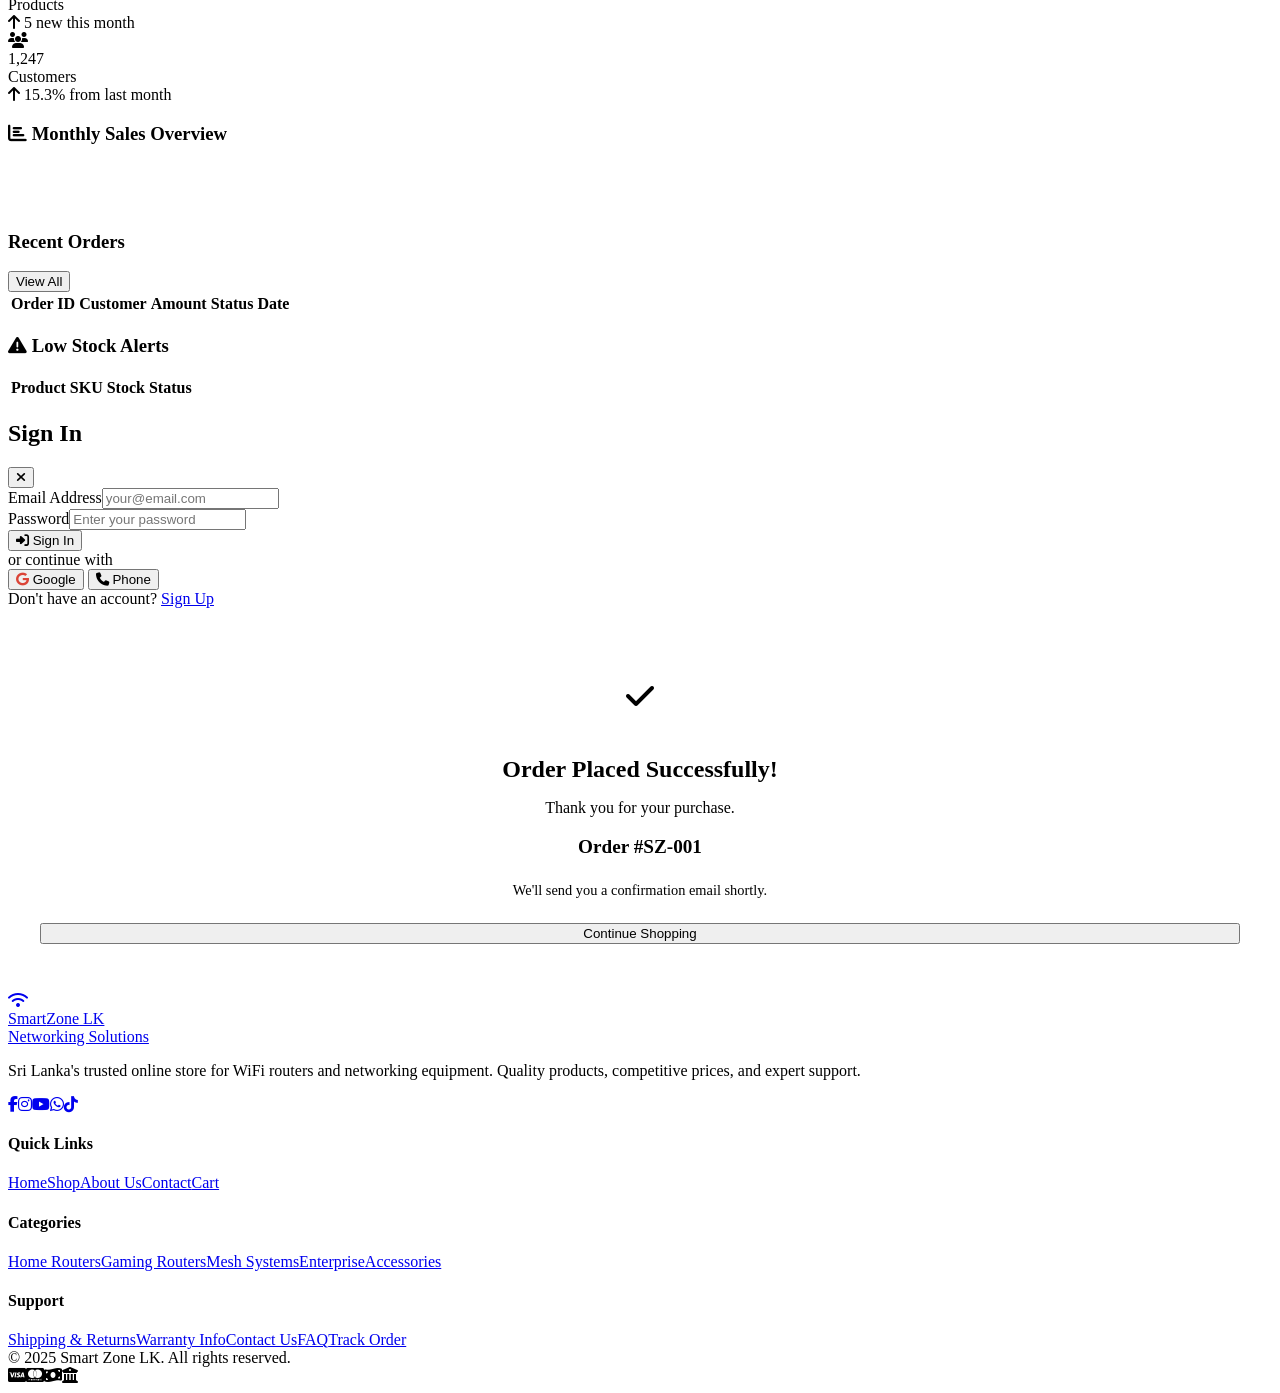
==== commit 33c34a9e: "Add files via upload" ====
--- a/index.html
+++ b/index.html
@@ -436,8 +436,8 @@
                 <div class="logo-icon" style="background:linear-gradient(135deg,var(--primary),var(--accent));margin:0 auto 20px;"><i class="fas fa-wifi"></i></div>
                 <h2>Admin Dashboard</h2>
                 <p>Sign in to manage your store</p>
-                <div class="form-group"><label>Email Address</label><input type="email" id="adminEmail" placeholder="admin@smartzonelk.com" value="admin@smartzonelk.com"></div>
-                <div class="form-group"><label>Password</label><input type="password" id="adminPassword" placeholder="Enter password" value="admin123"></div>
+                <div class="form-group"><label>Email Address</label><input type="email" id="adminEmail" placeholder="smartzonelk101@gmail.com" value="admin@smartzonelk.com"></div>
+                <div class="form-group"><label>Password</label><input type="password" id="adminPassword" placeholder="Enter password" value="200723800385@"></div>
                 <div class="form-group" style="display:flex;align-items:center;gap:8px;"><input type="checkbox" id="adminRemember" style="accent-color:var(--primary);"><label for="adminRemember" style="font-size:0.85rem;color:var(--gray-600);">Remember me</label></div>
                 <button class="btn btn-primary btn-lg" id="adminLoginBtn" style="width:100%;justify-content:center;"><i class="fas fa-sign-in-alt"></i> Sign In</button>
                 <p style="text-align:center;margin-top:16px;font-size:0.85rem;color:var(--gray-400);">Demo: admin@smartzonelk.com / admin123</p>
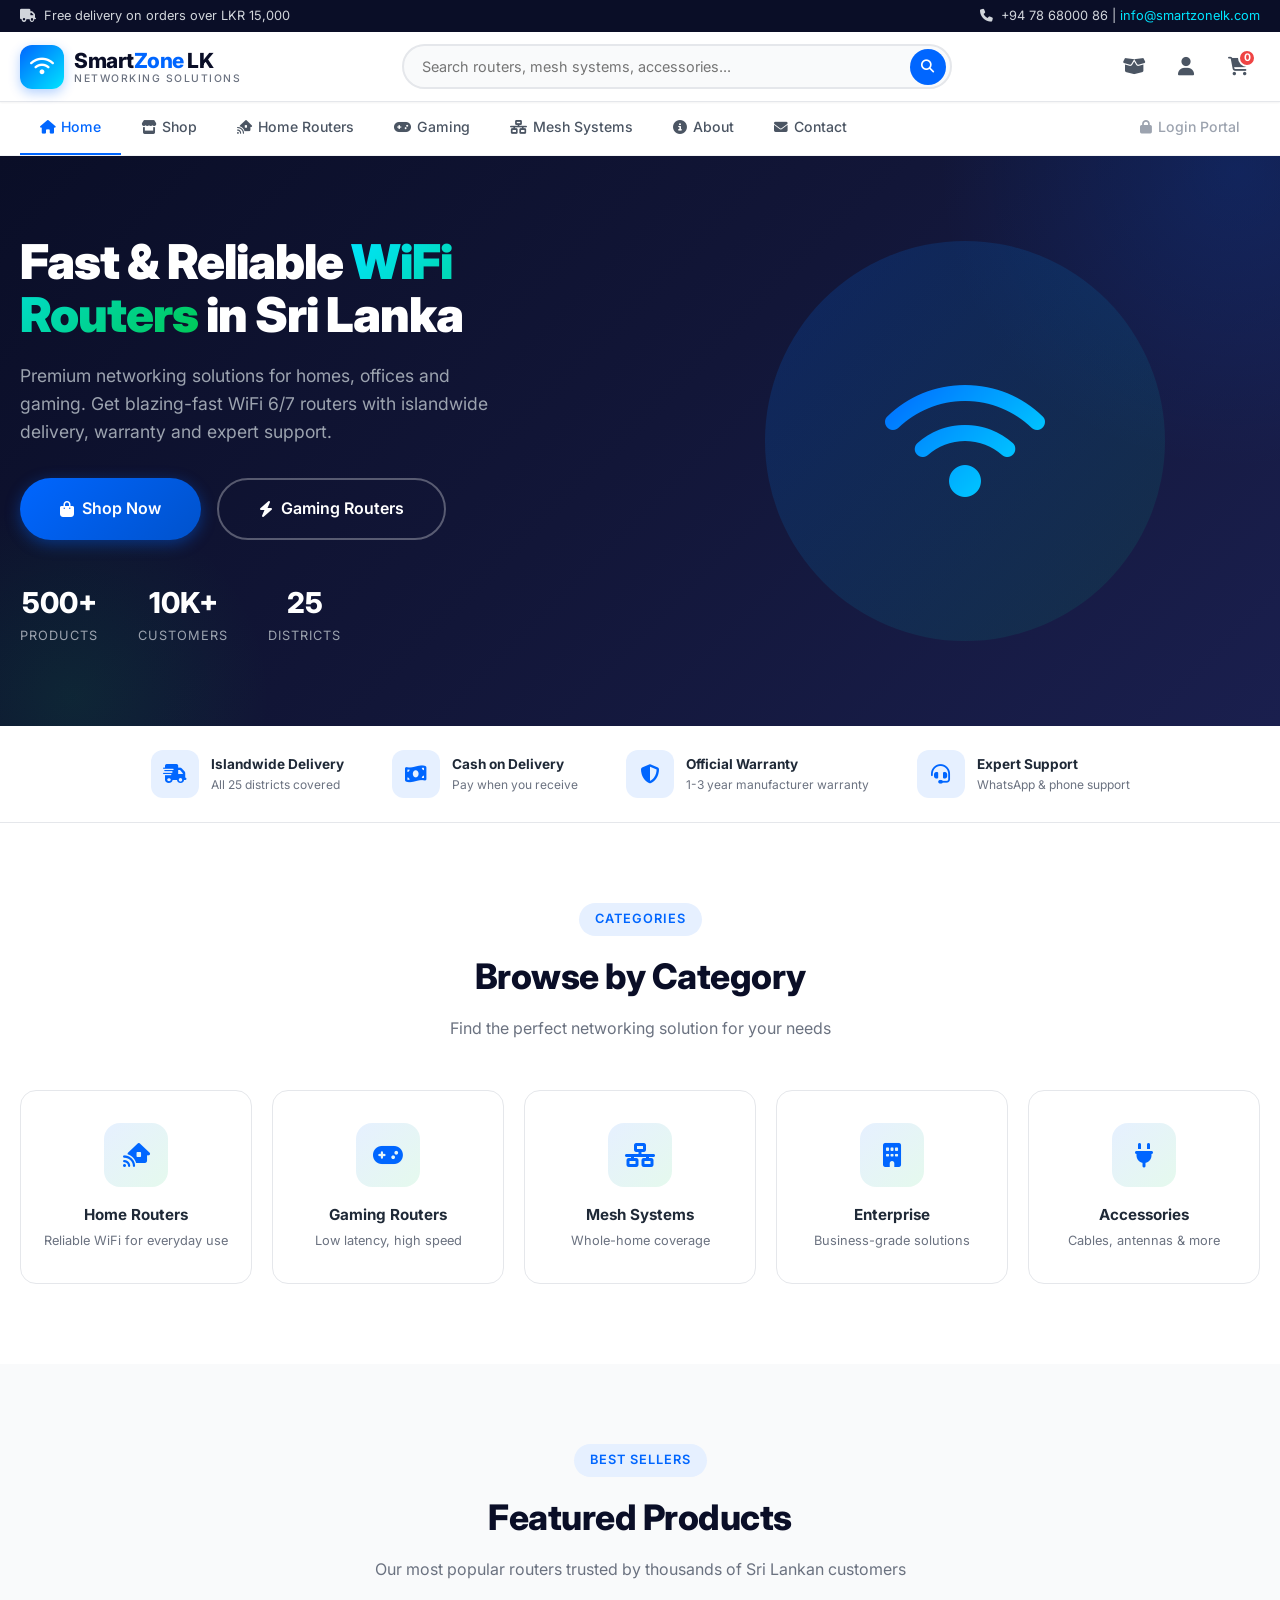
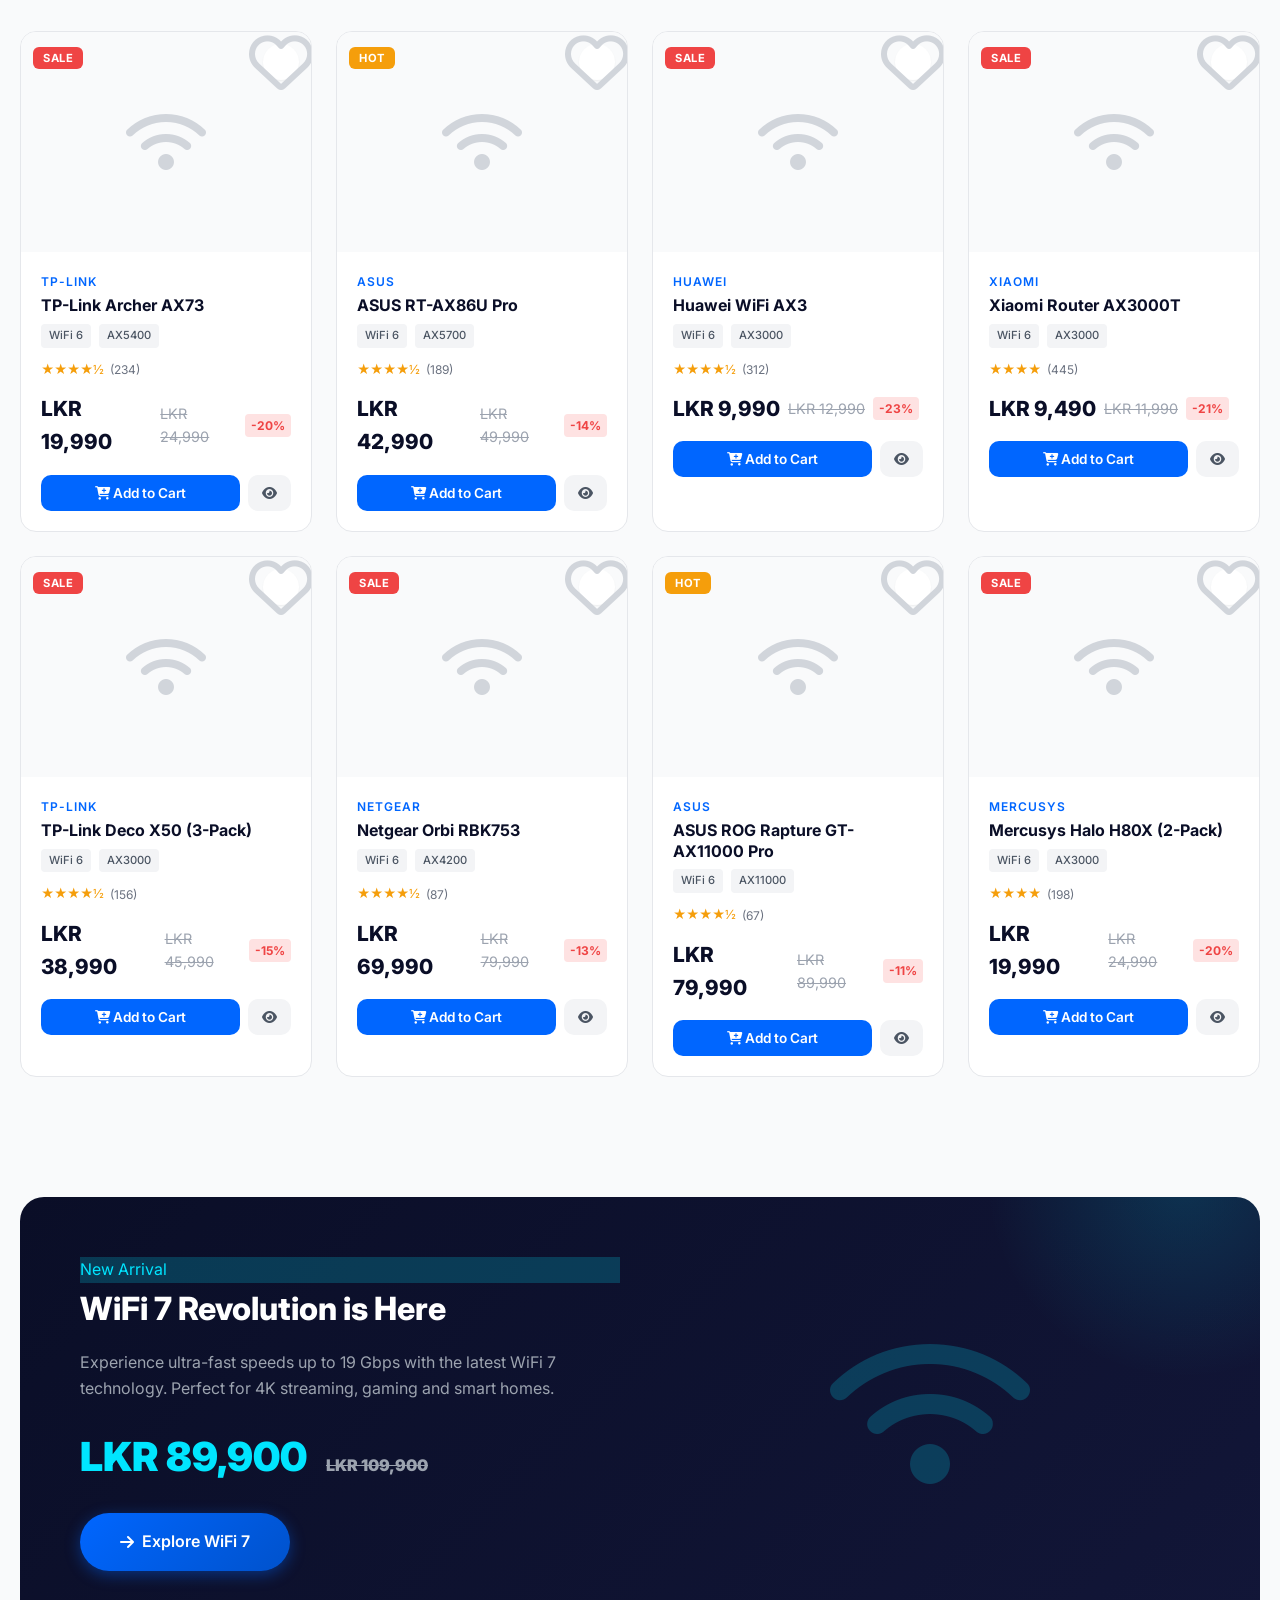
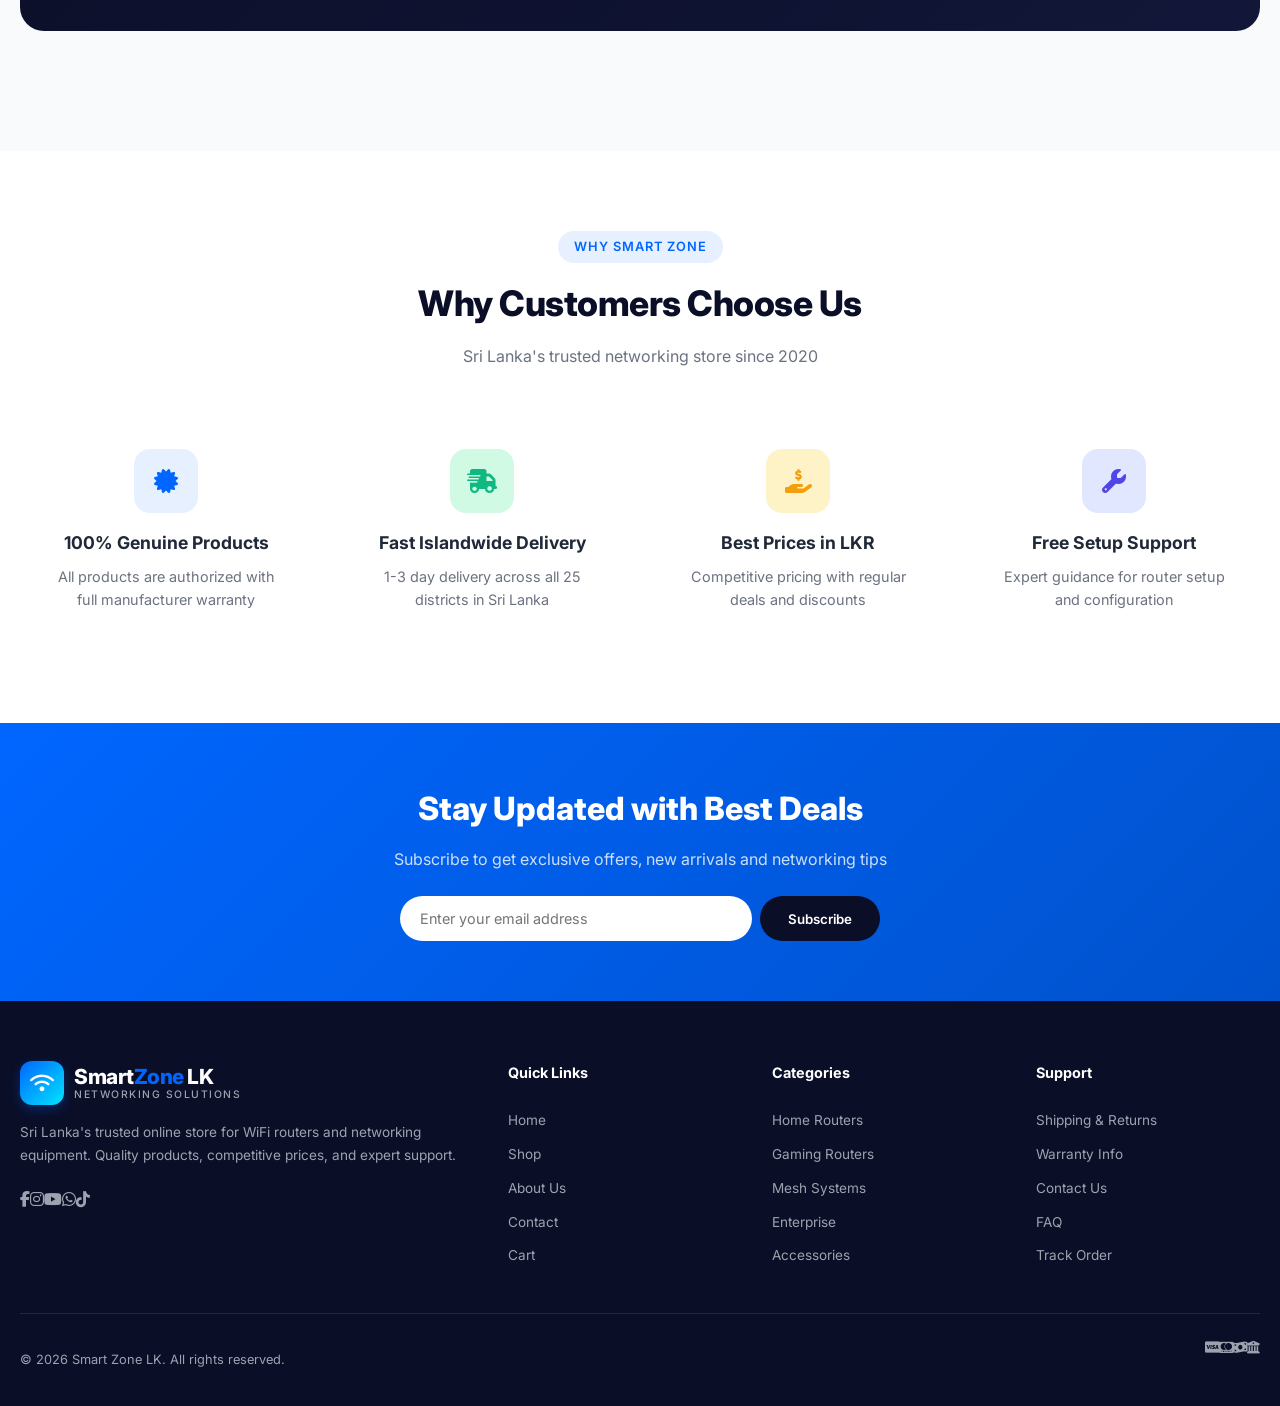
==== commit 2b6b6c90: "Add files via upload" ====
--- a/index.html
+++ b/index.html
@@ -9,16 +9,16 @@
     <link rel="preconnect" href="https://fonts.googleapis.com">
     <link href="https://fonts.googleapis.com/css2?family=Inter:wght@300;400;500;600;700;800;900&family=JetBrains+Mono:wght@400;500&display=swap" rel="stylesheet">
     <link rel="stylesheet" href="https://cdnjs.cloudflare.com/ajax/libs/font-awesome/6.5.0/css/all.min.css">
-    <link rel="stylesheet" href="css/style.css">
-    <link rel="stylesheet" href="css/responsive.css">
-    <link rel="stylesheet" href="css/admin.css">
+    <link rel="stylesheet" href="CSS/style.css">
+    <link rel="stylesheet" href="CSS/responsive.css">
+    <link rel="stylesheet" href="CSS/admin.css">
 </head>
 <body>
     <!-- Top Bar -->
     <div class="top-bar">
         <div class="container">
             <span><i class="fas fa-truck"></i> Free delivery on orders over LKR 15,000</span>
-            <span><i class="fas fa-phone"></i> +94 77 123 4567 | <a href="mailto:info@smartzonelk.com">info@smartzonelk.com</a></span>
+            <span><i class="fas fa-phone"></i> +94 78 68000 86 | <a href="mailto:info@smartzonelk.com">info@smartzonelk.com</a></span>
         </div>
     </div>
 
@@ -37,6 +37,7 @@
                 <button id="searchBtn"><i class="fas fa-search"></i></button>
             </div>
             <div class="header-actions">
+                <button class="header-btn" data-nav="orders" title="My Orders"><i class="fas fa-box-open"></i></button>
                 <button class="header-btn" id="accountBtn" title="Account"><i class="fas fa-user"></i></button>
                 <button class="header-btn" data-nav="cart" title="Cart">
                     <i class="fas fa-shopping-cart"></i>
@@ -57,7 +58,7 @@
             <a href="#" class="nav-link" data-filter="Mesh Systems"><i class="fas fa-network-wired"></i> Mesh Systems</a>
             <a href="#" class="nav-link" data-nav="about"><i class="fas fa-info-circle"></i> About</a>
             <a href="#" class="nav-link" data-nav="contact"><i class="fas fa-envelope"></i> Contact</a>
-            <a href="#" class="nav-link" data-nav="admin-login" style="margin-left:auto;color:var(--gray-400)"><i class="fas fa-lock"></i> Admin</a>
+            <a href="#" class="nav-link" data-nav="login" style="margin-left:auto;color:var(--gray-400)"><i class="fas fa-lock"></i> Login Portal</a>
         </div>
     </nav>
 
@@ -81,9 +82,10 @@
             <a href="#" data-filter="Enterprise"><i class="fas fa-building"></i> Enterprise</a>
             <a href="#" data-filter="Accessories"><i class="fas fa-plug"></i> Accessories</a>
             <a href="#" data-nav="cart"><i class="fas fa-shopping-cart"></i> Cart</a>
+            <a href="#" data-nav="orders"><i class="fas fa-box-open"></i> My Orders</a>
             <a href="#" data-nav="about"><i class="fas fa-info-circle"></i> About Us</a>
             <a href="#" data-nav="contact"><i class="fas fa-envelope"></i> Contact</a>
-            <a href="#" data-nav="admin-login"><i class="fas fa-lock"></i> Admin Panel</a>
+            <a href="#" data-nav="login"><i class="fas fa-lock"></i> Login Portal</a>
         </div>
     </div>
 
@@ -321,10 +323,10 @@
                         </div>
                         <div id="bankDetails" style="display:none;background:var(--gray-50);padding:16px;border-radius:10px;margin-bottom:16px;">
                             <p style="font-size:0.85rem;color:var(--gray-600);margin-bottom:8px;"><strong>Bank Transfer Details:</strong></p>
-                            <p style="font-size:0.85rem;color:var(--gray-600);">Bank: Commercial Bank of Ceylon</p>
-                            <p style="font-size:0.85rem;color:var(--gray-600);">Account: Smart Zone LK (Pvt) Ltd</p>
-                            <p style="font-size:0.85rem;color:var(--gray-600);">Account No: 8001234567</p>
-                            <p style="font-size:0.85rem;color:var(--gray-600);">Branch: Colombo 07</p>
+                            <p style="font-size:0.85rem;color:var(--gray-600);">Bank: Bank of Ceylon</p>
+                            <p style="font-size:0.85rem;color:var(--gray-600);">Account Name: I P M D WIJEGUNAWARSHANA</p>
+                            <p style="font-size:0.85rem;color:var(--gray-600);">Account No: 95251938</p>
+                            <p style="font-size:0.85rem;color:var(--gray-600);">Branch: Padaviya</p>
                         </div>
                     </div>
                     <button class="btn btn-primary btn-lg" id="placeOrderBtn" style="width:100%;justify-content:center;margin-top:24px;"><i class="fas fa-lock"></i> Place Order</button>
@@ -374,9 +376,9 @@
                 <p style="color:var(--gray-500);margin-bottom:40px;">Have questions? We're here to help you find the perfect networking solution.</p>
                 <div class="contact-grid">
                     <div class="contact-info-cards">
-                        <div class="contact-card"><div class="icon"><i class="fas fa-location-dot"></i></div><div><h4>Visit Our Store</h4><p>No. 45, Galle Road, Colombo 03, Sri Lanka</p></div></div>
-                        <div class="contact-card"><div class="icon"><i class="fas fa-phone"></i></div><div><h4>Call Us</h4><p>+94 77 123 4567<br>+94 11 234 5678</p></div></div>
-                        <div class="contact-card"><div class="icon"><i class="fab fa-whatsapp"></i></div><div><h4>WhatsApp</h4><p>+94 77 123 4567<br>Available 9 AM - 9 PM</p></div></div>
+                        <div class="contact-card"><div class="icon"><i class="fas fa-location-dot"></i></div><div><h4>Visit Our Store</h4><p>Bandaranayaka Juncition ,Padaviya, Sri Lanka</p></div></div>
+                        <div class="contact-card"><div class="icon"><i class="fas fa-phone"></i></div><div><h4>Call Us</h4><p>+94 78 68000 86<br>+94 78 68000 86</p></div></div>
+                        <div class="contact-card"><div class="icon"><i class="fab fa-whatsapp"></i></div><div><h4>WhatsApp</h4><p>+94 78 68000 86<br>Available 9 AM - 9 PM</p></div></div>
                         <div class="contact-card"><div class="icon"><i class="fas fa-envelope"></i></div><div><h4>Email</h4><p>info@smartzonelk.com<br>support@smartzonelk.com</p></div></div>
                         <div class="contact-card"><div class="icon"><i class="fas fa-clock"></i></div><div><h4>Business Hours</h4><p>Mon - Sat: 9:00 AM - 7:00 PM<br>Sunday: 10:00 AM - 5:00 PM</p></div></div>
                     </div>
@@ -403,7 +405,7 @@
                 <p class="last-updated">Last updated: January 2025</p>
                 <h2>Shipping Information</h2>
                 <p>Smart Zone LK delivers to all 25 districts in Sri Lanka. We use reliable courier partners to ensure your products reach you safely and on time.</p>
-                <ul><li><strong>Colombo & Suburbs:</strong> 1-2 business days</li><li><strong>Major Cities:</strong> 2-3 business days</li><li><strong>Other Districts:</strong> 3-5 business days</li><li><strong>Free Delivery:</strong> Orders above LKR 15,000</li><li><strong>Standard Delivery:</strong> LKR 350 - LKR 650 (based on location)</li></ul>
+                <ul><li><strong>Colombo & Suburbs:</strong> 1-2 business days</li><li><strong>Major Cities:</strong> 2-3 business days</li><li><strong>Other Districts:</strong> 3-5 business days</li><li><strong>Free Delivery:</strong> Orders above LKR 15,000</li><li><strong>Standard Delivery:</strong> LKR 400 - LKR 650 (based on location)</li></ul>
                 <h2>Return Policy</h2>
                 <p>We offer a 7-day return policy for defective products. Items must be in original packaging with all accessories and documentation.</p>
                 <ul><li>Products must be unused and in original condition</li><li>Return shipping costs are covered for defective items</li><li>Refunds are processed within 5-7 business days</li><li>Exchange available for same product if defective</li></ul>
@@ -429,19 +431,41 @@
         </div>
     </div>
 
-    <!-- ADMIN LOGIN PAGE -->
-    <div class="page" id="page-admin-login">
+    <!-- LOGIN/REGISTER PORTAL -->
+    <div class="page" id="page-login">
         <div class="admin-login-page">
-            <div class="admin-login-card">
-                <div class="logo-icon" style="background:linear-gradient(135deg,var(--primary),var(--accent));margin:0 auto 20px;"><i class="fas fa-wifi"></i></div>
-                <h2>Admin Dashboard</h2>
-                <p>Sign in to manage your store</p>
-                <div class="form-group"><label>Email Address</label><input type="email" id="adminEmail" placeholder="smartzonelk101@gmail.com" value="admin@smartzonelk.com"></div>
-                <div class="form-group"><label>Password</label><input type="password" id="adminPassword" placeholder="Enter password" value="200723800385@"></div>
-                <div class="form-group" style="display:flex;align-items:center;gap:8px;"><input type="checkbox" id="adminRemember" style="accent-color:var(--primary);"><label for="adminRemember" style="font-size:0.85rem;color:var(--gray-600);">Remember me</label></div>
-                <button class="btn btn-primary btn-lg" id="adminLoginBtn" style="width:100%;justify-content:center;"><i class="fas fa-sign-in-alt"></i> Sign In</button>
-                <p style="text-align:center;margin-top:16px;font-size:0.85rem;color:var(--gray-400);">Demo: admin@smartzonelk.com / admin123</p>
-                <div style="text-align:center;margin-top:20px;"><a href="#" data-nav="home" style="color:var(--primary);text-decoration:none;font-size:0.85rem;"><i class="fas fa-arrow-left"></i> Back to Store</a></div>
+            <div class="admin-login-card" id="portalLoginCard">
+                <div class="logo-icon" style="background:linear-gradient(135deg,var(--primary),var(--accent));margin:0 auto 20px;"><i class="fas fa-user-circle"></i></div>
+                <h2 id="portalTitle">Sign In</h2>
+                <p id="portalSubtitle">Access your account or admin dashboard</p>
+                <div class="form-group"><label>Email Address</label><input type="email" id="portalEmail" placeholder="your@email.com"></div>
+                <div class="form-group"><label>Password</label><input type="password" id="portalPassword" placeholder="Enter password"></div>
+                
+                <!-- Registration Specific Fields (Hidden by default) -->
+                <div id="portalRegFields" style="display:none;">
+                    <div class="form-group"><label>Full Name</label><input type="text" id="portalName" placeholder="Your full name"></div>
+                    <div class="form-group"><label>Phone</label><input type="tel" id="portalPhone" placeholder="+94 7X XXX XXXX"></div>
+                </div>
+
+                <div class="form-group" style="display:flex;align-items:center;gap:8px;" id="portalRememberDiv"><input type="checkbox" id="portalRemember" style="accent-color:var(--primary);"><label for="portalRemember" style="font-size:0.85rem;color:var(--gray-600);">Remember me</label></div>
+                
+                <button class="btn btn-primary btn-lg" id="portalSubmitBtn" style="width:100%;justify-content:center;"><i class="fas fa-sign-in-alt"></i> Sign In</button>
+                <p style="text-align:center;margin-top:16px;font-size:0.85rem;color:var(--gray-600);" id="portalSwitchText">Don't have an account? <a href="#" id="portalSwitchLink" style="color:var(--primary);font-weight:600;">Sign Up</a></p>
+                <div style="text-align:center;margin-top:20px;"><a href="#" onclick="navigateTo('home')" style="color:var(--gray-500);text-decoration:none;font-size:0.85rem;"><i class="fas fa-arrow-left"></i> Back to Store</a></div>
+            </div>
+        </div>
+    </div>
+
+    <!-- CUSTOMER ORDERS PAGE -->
+    <div class="page" id="page-orders">
+        <div class="container" style="padding: 40px 20px;">
+            <div style="display: flex; justify-content: space-between; align-items: center; margin-bottom: 32px;">
+                <h1 style="font-size: 2rem; font-weight: 800; color: var(--dark);">My Orders</h1>
+                <button class="btn btn-outline" style="color:var(--dark); border-color:var(--gray-300);" onclick="navigateTo('shop')"><i class="fas fa-store"></i> Keep Shopping</button>
+            </div>
+            
+            <div id="customerOrdersContainer">
+                <!-- Orders will be injected here via orders.js -->
             </div>
         </div>
     </div>
@@ -501,18 +525,87 @@
                     <div class="admin-header"><h1 id="productFormTitle">Add New Product</h1><button class="btn btn-ghost" data-admin="products"><i class="fas fa-arrow-left"></i> Back to Products</button></div>
                     <div class="admin-card">
                         <div class="admin-form-grid">
-                            <div><label>Product Name *</label><input type="text" id="prodName" placeholder="e.g. TP-Link Archer AX73"></div>
-                            <div><label>Brand *</label><select id="prodBrand"><option value="">Select Brand</option><option>TP-Link</option><option>ASUS</option><option>Huawei</option><option>Xiaomi</option><option>Netgear</option><option>Mercusys</option><option>Tenda</option><option>D-Link</option><option>Other</option></select></div>
-                            <div><label>Category *</label><select id="prodCategory"><option value="">Select Category</option><option>Home Routers</option><option>Gaming Routers</option><option>Mesh Systems</option><option>Enterprise</option><option>Accessories</option></select></div>
-                            <div><label>WiFi Standard</label><select id="prodWifi"><option value="">Select</option><option>WiFi 7</option><option>WiFi 6E</option><option>WiFi 6</option><option>WiFi 5 (AC)</option><option>WiFi 4 (N)</option></select></div>
-                            <div><label>Regular Price (LKR) *</label><input type="number" id="prodPrice" placeholder="e.g. 24990"></div>
-                            <div><label>Discounted Price (LKR)</label><input type="number" id="prodSalePrice" placeholder="e.g. 19990"></div>
-                            <div><label>Stock Quantity *</label><input type="number" id="prodStock" placeholder="e.g. 50"></div>
-                            <div><label>WiFi Speed</label><input type="text" id="prodSpeed" placeholder="e.g. AX5400 (5400 Mbps)"></div>
-                            <div class="full"><label>Coverage Area</label><input type="text" id="prodCoverage" placeholder="e.g. Up to 2500 sq ft"></div>
-                            <div class="full"><label>Short Description</label><textarea id="prodDesc" rows="3" placeholder="Brief product description..."></textarea></div>
-                            <div class="full"><label>Full Specifications (one per line, format: Key: Value)</label><textarea id="prodSpecs" rows="5" placeholder="Ports: 1x WAN, 4x LAN Gigabit&#10;Antennas: 6x External&#10;MU-MIMO: Yes&#10;OFDMA: Yes"></textarea></div>
-                            <div class="full" style="display:flex;gap:12px;"><button class="btn btn-primary" id="saveProductBtn"><i class="fas fa-save"></i> Save Product</button><button class="btn btn-ghost" id="clearFormBtn">Clear Form</button></div>
+                            <!-- Product Image Section -->
+                            <div class="full">
+                                <label>Product Image</label>
+                                <div style="display:flex;gap:16px;align-items:flex-start;">
+                                    <div style="flex:1;">
+                                        <input type="text" id="prodImageUrl" placeholder="https://example.com/image.jpg" onchange="Admin.previewProductImage()">
+                                        <small style="color:var(--gray-500);display:block;margin-top:4px;">Enter image URL or leave blank for default</small>
+                                    </div>
+                                    <div style="width:120px;height:120px;border:2px dashed var(--gray-300);border-radius:8px;display:flex;align-items:center;justify-content:center;background:var(--gray-50);" id="imagePreviewContainer">
+                                        <i class="fas fa-image" style="font-size:2rem;color:var(--gray-400);"></i>
+                                    </div>
+                                </div>
+                            </div>
+                            
+                            <!-- Basic Information -->
+                            <div class="form-section">
+                                <h3 style="margin:20px 0 16px 0;color:var(--primary);border-bottom:2px solid var(--primary-light);padding-bottom:8px;">Basic Information</h3>
+                                <div><label>Product Name *</label><input type="text" id="prodName" placeholder="e.g. TP-Link Archer AX73" required></div>
+                                <div><label>Brand *</label><select id="prodBrand" required><option value="">Select Brand</option><option>TP-Link</option><option>ASUS</option><option>Huawei</option><option>Xiaomi</option><option>Netgear</option><option>Mercusys</option><option>Tenda</option><option>D-Link</option><option>Other</option></select></div>
+                                <div><label>Category *</label><select id="prodCategory" required><option value="">Select Category</option><option>Home Routers</option><option>Gaming Routers</option><option>Mesh Systems</option><option>Enterprise</option><option>Accessories</option></select></div>
+                            </div>
+                            
+                            <!-- Technical Specifications -->
+                            <div class="form-section">
+                                <h3 style="margin:20px 0 16px 0;color:var(--primary);border-bottom:2px solid var(--primary-light);padding-bottom:8px;">Technical Specifications</h3>
+                                <div><label>WiFi Standard</label><select id="prodWifi"><option value="">Select</option><option>WiFi 7</option><option>WiFi 6E</option><option>WiFi 6</option><option>WiFi 5 (AC)</option><option>WiFi 4 (N)</option></select></div>
+                                <div><label>WiFi Speed</label><input type="text" id="prodSpeed" placeholder="e.g. AX5400 (5400 Mbps)"></div>
+                                <div><label>Coverage Area</label><input type="text" id="prodCoverage" placeholder="e.g. Up to 2500 sq ft"></div>
+                                <div><label>Device Capacity</label><input type="text" id="prodCapacity" placeholder="e.g. Up to 200 devices"></div>
+                                <div><label>Frequency Bands</label><input type="text" id="prodBands" placeholder="e.g. 2.4GHz, 5GHz, 6GHz"></div>
+                            </div>
+                            
+                            <!-- Pricing and Inventory -->
+                            <div class="form-section">
+                                <h3 style="margin:20px 0 16px 0;color:var(--primary);border-bottom:2px solid var(--primary-light);padding-bottom:8px;">Pricing & Inventory</h3>
+                                <div><label>Regular Price (LKR) *</label><input type="number" id="prodPrice" placeholder="e.g. 24990" min="0" required></div>
+                                <div><label>Discounted Price (LKR)</label><input type="number" id="prodSalePrice" placeholder="e.g. 19990" min="0"></div>
+                                <div><label>Stock Quantity *</label><input type="number" id="prodStock" placeholder="e.g. 50" min="0" required></div>
+                                <div><label>SKU/Model Number</label><input type="text" id="prodSku" placeholder="e.g. AX73-US"></div>
+                                <div><label>Warranty Period</label><input type="text" id="prodWarranty" placeholder="e.g. 2 Years"></div>
+                            </div>
+                            
+                            <!-- Product Details -->
+                            <div class="form-section">
+                                <h3 style="margin:20px 0 16px 0;color:var(--primary);border-bottom:2px solid var(--primary-light);padding-bottom:8px;">Product Details</h3>
+                                <div class="full"><label>Short Description</label><textarea id="prodDesc" rows="3" placeholder="Brief product description for product cards..." required></textarea></div>
+                                <div class="full"><label>Full Description</label><textarea id="prodFullDesc" rows="5" placeholder="Detailed product description with features and benefits..."></textarea></div>
+                                <div class="full"><label>Key Features (one per line)</label><textarea id="prodFeatures" rows="4" placeholder="• WiFi 6 technology for faster speeds&#10;• Coverage up to 2500 sq ft&#10;• Easy setup with mobile app&#10;• Advanced security features"></textarea></div>
+                            </div>
+                            
+                            <!-- Advanced Specifications -->
+                            <div class="form-section">
+                                <h3 style="margin:20px 0 16px 0;color:var(--primary);border-bottom:2px solid var(--primary-light);padding-bottom:8px;">Advanced Specifications</h3>
+                                <div class="full"><label>Technical Specifications (one per line, format: Key: Value)</label><textarea id="prodSpecs" rows="6" placeholder="WiFi Standard: WiFi 6 (802.11ax)&#10;Speed: AX5400 (4804 + 574 Mbps)&#10;Coverage: Up to 2500 sq ft&#10;Devices: Up to 200 devices&#10;Ports: 1x Gigabit WAN, 4x Gigabit LAN, 1x USB 3.0&#10;Antennas: 6x External High-Gain&#10;Processor: 1.5 GHz Tri-Core&#10;Security: WPA3, HomeShield&#10;MU-MIMO: Yes (4x4)&#10;OFDMA: Yes"></textarea></div>
+                                <div><label>Package Contents</label><textarea id="prodPackage" rows="3" placeholder="Router, Power Adapter, Ethernet Cable, Quick Start Guide"></textarea></div>
+                                <div><label>Dimensions</label><input type="text" id="prodDimensions" placeholder="e.g. 270 x 145 x 55 mm"></div>
+                                <div><label>Weight</label><input type="text" id="prodWeight" placeholder="e.g. 450g"></div>
+                            </div>
+                            
+                            <!-- Product Status -->
+                            <div class="form-section">
+                                <h3 style="margin:20px 0 16px 0;color:var(--primary);border-bottom:2px solid var(--primary-light);padding-bottom:8px;">Product Status</h3>
+                                <div><label>Product Status</label><select id="prodStatus"><option value="active">Active</option><option value="inactive">Inactive</option><option value="discontinued">Discontinued</option></select></div>
+                                <div class="full">
+                                    <label>Product Badges</label>
+                                    <div style="display:flex;gap:12px;flex-wrap:wrap;">
+                                        <label style="display:flex;align-items:center;gap:4px;"><input type="checkbox" id="badgeNew" value="new"> New Product</label>
+                                        <label style="display:flex;align-items:center;gap:4px;"><input type="checkbox" id="badgeSale" value="sale"> On Sale</label>
+                                        <label style="display:flex;align-items:center;gap:4px;"><input type="checkbox" id="badgeHot" value="hot"> Hot Seller</label>
+                                        <label style="display:flex;align-items:center;gap:4px;"><input type="checkbox" id="badgeFeatured" value="featured"> Featured</label>
+                                    </div>
+                                </div>
+                                <div><label>Rating (1-5)</label><input type="number" id="prodRating" min="1" max="5" step="0.1" placeholder="e.g. 4.5"></div>
+                                <div><label>Number of Reviews</label><input type="number" id="prodReviews" min="0" placeholder="e.g. 234"></div>
+                            </div>
+                            
+                            <div class="full" style="display:flex;gap:12px;margin-top:20px;">
+                                <button class="btn btn-primary" id="saveProductBtn"><i class="fas fa-save"></i> Save Product</button>
+                                <button class="btn btn-ghost" id="clearFormBtn"><i class="fas fa-times"></i> Clear Form</button>
+                                <button class="btn btn-outline" id="previewProductBtn" onclick="Admin.previewProduct()"><i class="fas fa-eye"></i> Preview</button>
+                            </div>
                         </div>
                     </div>
                 </div>
@@ -520,11 +613,14 @@
                 <div class="admin-section" id="admin-orders" style="display:none;">
                     <div class="admin-header"><h1>Orders</h1></div>
                     <div class="admin-card"><table class="admin-table"><thead><tr><th>Order ID</th><th>Customer</th><th>Items</th><th>Total</th><th>Payment</th><th>Status</th><th>Date</th><th>Actions</th></tr></thead><tbody id="adminOrdersBody"></tbody></table></div>
-                </div>
+                </div> <!-- Added closing tag here -->
                 <!-- Customers -->
                 <div class="admin-section" id="admin-customers" style="display:none;">
-                    <div class="admin-header"><h1>Customers</h1></div>
-                    <div class="admin-card"><table class="admin-table"><thead><tr><th>Name</th><th>Email</th><th>Phone</th><th>Orders</th><th>Total Spent</th><th>Registered</th></tr></thead><tbody id="adminCustomersBody"></tbody></table></div>
+                    <div class="admin-header">
+                        <h1>Customers</h1>
+                        <button class="btn btn-primary" onclick="Admin.showAddCustomerModal()"><i class="fas fa-plus"></i> Add Customer</button>
+                    </div>
+                    <div class="admin-card"><table class="admin-table"><thead><tr><th>Name</th><th>Email</th><th>Phone</th><th>Orders</th><th>Total Spent</th><th>Registered</th><th>Actions</th></tr></thead><tbody id="adminCustomersBody"></tbody></table></div>
                 </div>
                 <!-- Analytics -->
                 <div class="admin-section" id="admin-analytics" style="display:none;">
@@ -538,7 +634,7 @@
                     <div class="admin-card">
                         <div class="admin-card-header"><h3>Top Selling Products</h3></div>
                         <table class="admin-table"><thead><tr><th>#</th><th>Product</th><th>Units Sold</th><th>Revenue</th></tr></thead>
-                            <tbody><tr><td>1</td><td>TP-Link Archer AX73</td><td>89</td><td>LKR 1,780,000</td></tr><tr><td>2</td><td>ASUS RT-AX86U Pro</td><td>67</td><td>LKR 2,680,000</td></tr><tr><td>3</td><td>Huawei WiFi AX3</td><td>134</td><td>LKR 1,340,000</td></tr><tr><td>4</td><td>Xiaomi Router AX3000T</td><td>156</td><td>LKR 1,560,000</td></tr><tr><td>5</td><td>TP-Link Deco X50</td><td>45</td><td>LKR 1,350,000</td></tr></tbody>
+                            <tbody><tr><td>1</td><td>SLT-MOBITEL S10 Router</td><td>89</td><td>LKR 8,990</td></tr><tr><td>2</td><td> Dialog S50 Router</td><td>67</td><td>LKR 4,590</td></tr><tr><td>3</td><td>SLT-MOBITEL MF293N ROUTER</td><td>134</td><td>LKR 8,990</td></tr><tr><td>4</td><td>SLT-MOBITEL S20 ROUTER</td><td>156</td><td>LKR 8,990</td></tr><tr><td>5</td><td>DIALOG V20PRO ROUTER</td><td>45</td><td>LKR 6,590</td></tr></tbody>
                         </table>
                     </div>
                 </div>
@@ -546,32 +642,30 @@
         </div>
     </div>
 
-    <!-- AUTH MODAL -->
-    <div class="modal-overlay" id="authModal">
+    <!-- Deleted Auth Modal -->
+
+    <!-- ADD CUSTOMER MODAL -->
+    <div class="modal-overlay" id="addCustomerModal">
         <div class="modal">
-            <div class="modal-header"><h2 id="authTitle">Sign In</h2><button class="modal-close" id="authCloseBtn"><i class="fas fa-times"></i></button></div>
-            <div class="modal-body" id="authBody">
-                <div id="loginForm">
-                    <div class="form-group"><label>Email Address</label><input type="email" id="loginEmail" placeholder="your@email.com"></div>
-                    <div class="form-group"><label>Password</label><input type="password" id="loginPassword" placeholder="Enter your password"></div>
-                    <button class="btn btn-primary" id="loginSubmitBtn"><i class="fas fa-sign-in-alt"></i> Sign In</button>
-                    <div class="modal-divider">or continue with</div>
-                    <div class="social-login">
-                        <button class="social-btn" id="googleLoginBtn"><i class="fab fa-google" style="color:#DB4437;"></i> Google</button>
-                        <button class="social-btn" id="phoneLoginBtn"><i class="fas fa-phone" style="color:var(--secondary);"></i> Phone</button>
-                    </div>
-                </div>
-                <div id="registerForm" style="display:none;">
-                    <div class="form-group"><label>Full Name</label><input type="text" id="regName" placeholder="Your full name"></div>
-                    <div class="form-group"><label>Email Address</label><input type="email" id="regEmail" placeholder="your@email.com"></div>
-                    <div class="form-group"><label>Phone Number</label><input type="tel" id="regPhone" placeholder="+94 7X XXX XXXX"></div>
-                    <div class="form-group"><label>Password</label><input type="password" id="regPassword" placeholder="Create a password"></div>
-                    <button class="btn btn-primary" id="registerSubmitBtn"><i class="fas fa-user-plus"></i> Create Account</button>
-                </div>
-            </div>
-            <div class="modal-footer" id="authFooter">
-                <span id="authSwitch">Don't have an account? <a href="#" id="showRegisterLink">Sign Up</a></span>
-            </div>
+            <div style="display:flex; justify-content:space-between; align-items:center; margin-bottom: 20px;">
+                <h2 style="font-size:1.5rem;font-weight:800;color:var(--dark);">Add Customer</h2>
+                <button class="btn btn-ghost" onclick="Admin.hideAddCustomerModal()"><i class="fas fa-times"></i></button>
+            </div>
+            <form id="addCustomerForm" onsubmit="Admin.saveNewCustomer(event)">
+                <div style="margin-bottom:15px;">
+                    <label style="display:block;margin-bottom:5px;font-size:0.9rem;font-weight:600;">Full Name *</label>
+                    <input type="text" id="newCustomerName" required style="width:100%;padding:10px;border:1px solid var(--gray-300);border-radius:6px;">
+                </div>
+                <div style="margin-bottom:15px;">
+                    <label style="display:block;margin-bottom:5px;font-size:0.9rem;font-weight:600;">Email Address *</label>
+                    <input type="email" id="newCustomerEmail" required style="width:100%;padding:10px;border:1px solid var(--gray-300);border-radius:6px;">
+                </div>
+                <div style="margin-bottom:20px;">
+                    <label style="display:block;margin-bottom:5px;font-size:0.9rem;font-weight:600;">Phone Number *</label>
+                    <input type="text" id="newCustomerPhone" required placeholder="e.g. +94 77 123 4567" style="width:100%;padding:10px;border:1px solid var(--gray-300);border-radius:6px;">
+                </div>
+                <button type="submit" class="btn btn-primary" style="width:100%;justify-content:center;">Save Customer</button>
+            </form>
         </div>
     </div>
 
@@ -600,27 +694,55 @@
                         <div class="logo-text"><div class="brand">Smart<span>Zone</span> LK</div><div class="tagline" style="color:var(--gray-400);">Networking Solutions</div></div>
                     </a>
                     <p>Sri Lanka's trusted online store for WiFi routers and networking equipment. Quality products, competitive prices, and expert support.</p>
-                    <div class="footer-social"><a href="#"><i class="fab fa-facebook-f"></i></a><a href="#"><i class="fab fa-instagram"></i></a><a href="#"><i class="fab fa-youtube"></i></a><a href="#"><i class="fab fa-whatsapp"></i></a><a href="#"><i class="fab fa-tiktok"></i></a></div>
+                    <div class="social-links"><a href="#"><i class="fab fa-facebook-f"></i></a><a href="#"><i class="fab fa-instagram"></i></a><a href="#"><i class="fab fa-youtube"></i></a><a href="wa.me/94786800086"><i class="fab fa-whatsapp"></i></a><a href="#"><i class="fab fa-tiktok"></i></a></div>
                 </div>
                 <div class="footer-col"><h4>Quick Links</h4><a href="#" data-nav="home">Home</a><a href="#" data-nav="shop">Shop</a><a href="#" data-nav="about">About Us</a><a href="#" data-nav="contact">Contact</a><a href="#" data-nav="cart">Cart</a></div>
                 <div class="footer-col"><h4>Categories</h4><a href="#" data-filter="Home Routers">Home Routers</a><a href="#" data-filter="Gaming Routers">Gaming Routers</a><a href="#" data-filter="Mesh Systems">Mesh Systems</a><a href="#" data-filter="Enterprise">Enterprise</a><a href="#" data-filter="Accessories">Accessories</a></div>
                 <div class="footer-col"><h4>Support</h4><a href="#" data-nav="shipping">Shipping & Returns</a><a href="#" data-nav="warranty">Warranty Info</a><a href="#" data-nav="contact">Contact Us</a><a href="#">FAQ</a><a href="#">Track Order</a></div>
             </div>
             <div class="footer-bottom">
-                <span>© 2025 Smart Zone LK. All rights reserved.</span>
-                <div class="payments"><i class="fab fa-cc-visa"></i><i class="fab fa-cc-mastercard"></i><i class="fas fa-money-bill-wave"></i><i class="fas fa-building-columns"></i></div>
+                <span>© 2026 Smart Zone LK. All rights reserved.</span>
+                <div class="payment-methods"><i class="fab fa-cc-visa"></i><i class="fab fa-cc-mastercard"></i><i class="fas fa-money-bill-wave"></i><i class="fas fa-building-columns"></i></div>
             </div>
         </div>
     </footer>
 
+    <!-- MOBILE BOTTOM NAVIGATION -->
+    <nav class="mobile-bottom-nav">
+        <a href="#" class="bottom-nav-item active" data-nav="home">
+            <i class="fas fa-home"></i>
+            <span>Home</span>
+        </a>
+        <a href="#" class="bottom-nav-item" data-nav="shop">
+            <i class="fas fa-store"></i>
+            <span>Shop</span>
+        </a>
+        <a href="#" class="bottom-nav-item" data-nav="cart">
+            <div class="icon-wrapper">
+                <i class="fas fa-shopping-cart"></i>
+                <span class="bottom-badge" id="bottomCartBadge">0</span>
+            </div>
+            <span>Cart</span>
+        </a>
+        <a href="#" class="bottom-nav-item" data-nav="orders">
+            <i class="fas fa-box-open"></i>
+            <span>Orders</span>
+        </a>
+        <a href="#" class="bottom-nav-item" data-nav="login">
+            <i class="fas fa-user"></i>
+            <span>Account</span>
+        </a>
+    </nav>
+
     <!-- JavaScript Files -->
-    <script src="js/database.js"></script>
-    <script src="js/navigation.js"></script>
-    <script src="js/products.js"></script>
-    <script src="js/cart.js"></script>
-    <script src="js/checkout.js"></script>
-    <script src="js/auth.js"></script>
-    <script src="js/admin.js"></script>
-    <script src="js/main.js"></script>
+    <script src="JS/database.js"></script>
+    <script src="JS/navigation.js"></script>
+    <script src="JS/products.js"></script>
+    <script src="JS/cart.js"></script>
+    <script src="JS/checkout.js"></script>
+    <script src="JS/auth.js"></script>
+    <script src="JS/orders.js"></script>
+    <script src="JS/admin.js"></script>
+    <script src="JS/main.js"></script>
 </body>
 </html>
--- a/CSS/style.css
+++ b/CSS/style.css
@@ -0,0 +1,678 @@
+/* ==================== TRACKING TIMELINE ==================== */
+.tracking-timeline {
+  position: relative;
+  padding: 20px 0;
+}
+
+.timeline-item {
+  display: flex;
+  gap: 16px;
+  margin-bottom: 24px;
+  position: relative;
+}
+
+.timeline-item:last-child {
+  margin-bottom: 0;
+}
+
+.timeline-marker {
+  display: flex;
+  flex-direction: column;
+  align-items: center;
+  position: relative;
+}
+
+.timeline-dot {
+  width: 12px;
+  height: 12px;
+  border-radius: 50%;
+  background: var(--gray-300);
+  border: 2px solid var(--gray-400);
+  position: relative;
+  z-index: 2;
+  transition: all 0.3s ease;
+}
+
+.timeline-item-active .timeline-dot {
+  background: var(--primary);
+  border-color: var(--primary);
+  box-shadow: 0 0 0 4px var(--primary-light);
+}
+
+.timeline-line {
+  width: 2px;
+  background: var(--gray-300);
+  flex: 1;
+  margin-top: 8px;
+}
+
+.timeline-content {
+  flex: 1;
+  background: white;
+  border: 1px solid var(--gray-200);
+  border-radius: 8px;
+  padding: 16px;
+  box-shadow: 0 2px 4px rgba(0,0,0,0.05);
+  transition: all 0.3s ease;
+}
+
+.timeline-item-active .timeline-content {
+  border-color: var(--primary);
+  box-shadow: 0 4px 12px rgba(0,102,255,0.15);
+}
+
+.timeline-header {
+  display: flex;
+  justify-content: space-between;
+  align-items: flex-start;
+  margin-bottom: 8px;
+}
+
+.timeline-status {
+  font-weight: 600;
+  color: var(--dark);
+  font-size: 0.95rem;
+}
+
+.timeline-item-active .timeline-status {
+  color: var(--primary);
+}
+
+.timeline-time {
+  font-size: 0.8rem;
+  color: var(--gray-500);
+  font-family: monospace;
+}
+
+.timeline-location {
+  display: flex;
+  align-items: center;
+  gap: 6px;
+  margin-bottom: 6px;
+  font-size: 0.85rem;
+  color: var(--gray-600);
+}
+
+.timeline-location i {
+  font-size: 0.75rem;
+}
+
+.timeline-description {
+  font-size: 0.85rem;
+  color: var(--gray-700);
+  line-height: 1.4;
+}
+
+/* Modal enhancements for tracking */
+#trackingTimelineModal .modal-body {
+  max-height: 70vh;
+  overflow-y: auto;
+}
+
+#trackingTimelineModal .modal-content {
+  border-radius: 16px;
+}
+
+/* ==================== CSS VARIABLES ==================== */
+:root {
+  --primary: #0066FF;
+  --primary-dark: #0052CC;
+  --primary-light: #E6F0FF;
+  --secondary: #00C853;
+  --secondary-dark: #00A844;
+  --accent: #00E5FF;
+  --dark: #0A0E27;
+  --dark-2: #121638;
+  --dark-3: #1A1F4E;
+  --gray-900: #111827;
+  --gray-800: #1F2937;
+  --gray-700: #374151;
+  --gray-600: #4B5563;
+  --gray-500: #6B7280;
+  --gray-400: #9CA3AF;
+  --gray-300: #D1D5DB;
+  --gray-200: #E5E7EB;
+  --gray-100: #F3F4F6;
+  --gray-50: #F9FAFB;
+  --white: #FFFFFF;
+  --danger: #EF4444;
+  --danger-light: #FEE2E2;
+  --warning: #F59E0B;
+  --warning-light: #FEF3C7;
+  --success: #10B981;
+  --success-light: #D1FAE5;
+  --radius: 12px;
+  --radius-lg: 16px;
+  --radius-xl: 24px;
+  --shadow-sm: 0 1px 2px rgba(0,0,0,0.05);
+  --shadow: 0 4px 6px -1px rgba(0,0,0,0.1), 0 2px 4px -2px rgba(0,0,0,0.1);
+  --shadow-md: 0 10px 15px -3px rgba(0,0,0,0.1), 0 4px 6px -4px rgba(0,0,0,0.1);
+  --shadow-lg: 0 20px 25px -5px rgba(0,0,0,0.1), 0 8px 10px -6px rgba(0,0,0,0.1);
+  --shadow-xl: 0 25px 50px -12px rgba(0,0,0,0.25);
+  --transition: all 0.3s cubic-bezier(0.4, 0, 0.2, 1);
+  --font: 'Inter', -apple-system, BlinkMacSystemFont, sans-serif;
+  --mono: 'JetBrains Mono', monospace;
+}
+
+/* ==================== RESET & BASE ==================== */
+* { margin:0; padding:0; box-sizing:border-box; }
+html { scroll-behavior: smooth; }
+body {
+  font-family: var(--font);
+  color: var(--gray-800);
+  background: var(--gray-50);
+  line-height: 1.6;
+  overflow-x: hidden;
+  -webkit-font-smoothing: antialiased;
+}
+::-webkit-scrollbar { width: 8px; }
+::-webkit-scrollbar-track { background: var(--gray-100); }
+::-webkit-scrollbar-thumb { background: var(--primary); border-radius: 4px; }
+a { text-decoration: none; color: inherit; }
+button { font-family: var(--font); cursor: pointer; }
+input, select, textarea { font-family: var(--font); }
+
+/* ==================== LAYOUT ==================== */
+.container { max-width: 1280px; margin: 0 auto; padding: 0 20px; }
+.page { display: none; }
+.page.active { display: block; }
+
+/* ==================== TOP BAR ==================== */
+.top-bar {
+  background: var(--dark);
+  color: var(--gray-300);
+  font-size: 0.8rem;
+  padding: 6px 0;
+  text-align: center;
+}
+.top-bar .container {
+  display: flex;
+  justify-content: space-between;
+  align-items: center;
+  flex-wrap: wrap;
+  gap: 8px;
+}
+.top-bar a { color: var(--accent); text-decoration: none; }
+.top-bar i { margin-right: 4px; }
+
+/* ==================== HEADER ==================== */
+header {
+  background: var(--white);
+  border-bottom: 1px solid var(--gray-200);
+  position: sticky;
+  top: 0;
+  z-index: 1000;
+  box-shadow: var(--shadow-sm);
+}
+header .container {
+  display: flex;
+  align-items: center;
+  justify-content: space-between;
+  padding: 12px 20px;
+  gap: 20px;
+}
+.logo {
+  display: flex;
+  align-items: center;
+  gap: 10px;
+  flex-shrink: 0;
+}
+.logo-icon {
+  width: 44px;
+  height: 44px;
+  background: linear-gradient(135deg, var(--primary), var(--accent));
+  border-radius: 12px;
+  display: flex;
+  align-items: center;
+  justify-content: center;
+  color: white;
+  font-size: 1.2rem;
+  box-shadow: 0 4px 12px rgba(0,102,255,0.3);
+}
+.logo-text { display: flex; flex-direction: column; line-height: 1.1; }
+.logo-text .brand { font-size: 1.3rem; font-weight: 800; color: var(--dark); letter-spacing: -0.5px; }
+.logo-text .brand span { color: var(--primary); }
+.logo-text .tagline { font-size: 0.65rem; color: var(--gray-500); text-transform: uppercase; letter-spacing: 1.5px; font-weight: 500; }
+
+.search-bar { flex: 1; max-width: 550px; position: relative; }
+.search-bar input {
+  width: 100%;
+  padding: 12px 48px 12px 18px;
+  border: 2px solid var(--gray-200);
+  border-radius: 50px;
+  font-size: 0.9rem;
+  transition: var(--transition);
+  background: var(--gray-50);
+}
+.search-bar input:focus { outline: none; border-color: var(--primary); background: var(--white); box-shadow: 0 0 0 4px rgba(0,102,255,0.1); }
+.search-bar button {
+  position: absolute;
+  right: 6px;
+  top: 50%;
+  transform: translateY(-50%);
+  background: var(--primary);
+  border: none;
+  color: white;
+  width: 36px;
+  height: 36px;
+  border-radius: 50%;
+  display: flex;
+  align-items: center;
+  justify-content: center;
+  transition: var(--transition);
+}
+.search-bar button:hover { background: var(--primary-dark); }
+
+.header-actions { display: flex; align-items: center; gap: 8px; flex-shrink: 0; }
+.header-btn {
+  position: relative;
+  background: none;
+  border: none;
+  cursor: pointer;
+  width: 44px;
+  height: 44px;
+  border-radius: 12px;
+  display: flex;
+  align-items: center;
+  justify-content: center;
+  color: var(--gray-600);
+  font-size: 1.15rem;
+  transition: var(--transition);
+}
+.header-btn:hover { background: var(--primary-light); color: var(--primary); }
+.header-btn .badge {
+  position: absolute;
+  top: 4px;
+  right: 4px;
+  background: var(--danger);
+  color: white;
+  font-size: 0.65rem;
+  font-weight: 700;
+  width: 18px;
+  height: 18px;
+  border-radius: 50%;
+  display: flex;
+  align-items: center;
+  justify-content: center;
+  border: 2px solid white;
+}
+.mobile-menu-btn { display: none; background: none; border: none; font-size: 1.4rem; color: var(--gray-700); cursor: pointer; padding: 8px; }
+
+/* ==================== NAVIGATION ==================== */
+.main-nav { background: var(--white); border-bottom: 1px solid var(--gray-100); }
+.main-nav .container { display: flex; align-items: center; gap: 0; padding: 0 20px; overflow-x: auto; }
+.nav-link {
+  padding: 14px 20px;
+  color: var(--gray-600);
+  font-size: 0.88rem;
+  font-weight: 500;
+  white-space: nowrap;
+  border-bottom: 2px solid transparent;
+  transition: var(--transition);
+  display: flex;
+  align-items: center;
+  gap: 6px;
+}
+.nav-link:hover, .nav-link.active { color: var(--primary); border-bottom-color: var(--primary); }
+.nav-link i { font-size: 0.85rem; }
+
+/* Mobile Nav */
+.mobile-nav {
+  display: none;
+  position: fixed;
+  top: 0; left: 0; right: 0; bottom: 0;
+  background: white;
+  z-index: 2000;
+  padding: 20px;
+  overflow-y: auto;
+}
+.mobile-nav.active { display: block; }
+.mobile-nav-header { display: flex; justify-content: space-between; align-items: center; margin-bottom: 24px; }
+.mobile-nav-close { width: 40px; height: 40px; border: none; background: var(--gray-100); border-radius: 10px; cursor: pointer; font-size: 1.2rem; color: var(--gray-600); }
+.mobile-nav-links { display: flex; flex-direction: column; gap: 4px; }
+.mobile-nav-links a { display: flex; align-items: center; gap: 12px; padding: 14px 16px; color: var(--gray-700); font-size: 1rem; font-weight: 500; border-radius: 10px; transition: var(--transition); }
+.mobile-nav-links a:hover { background: var(--gray-50); color: var(--primary); }
+.mobile-nav-links a i { width: 24px; text-align: center; color: var(--gray-400); }
+
+/* ==================== BUTTONS ==================== */
+.btn {
+  display: inline-flex;
+  align-items: center;
+  gap: 8px;
+  padding: 14px 32px;
+  border-radius: 50px;
+  font-size: 0.95rem;
+  font-weight: 600;
+  cursor: pointer;
+  border: none;
+  transition: var(--transition);
+}
+.btn-primary { background: linear-gradient(135deg, var(--primary), var(--primary-dark)); color: white; box-shadow: 0 4px 15px rgba(0,102,255,0.4); }
+.btn-primary:hover { transform: translateY(-2px); box-shadow: 0 8px 25px rgba(0,102,255,0.5); }
+.btn-outline { background: transparent; color: white; border: 2px solid rgba(255,255,255,0.3); }
+.btn-outline:hover { border-color: white; background: rgba(255,255,255,0.1); }
+.btn-secondary { background: var(--secondary); color: white; }
+.btn-secondary:hover { background: var(--secondary-dark); }
+.btn-sm { padding: 8px 20px; font-size: 0.85rem; }
+.btn-lg { padding: 16px 40px; font-size: 1rem; }
+.btn-danger { background: var(--danger); color: white; }
+.btn-danger:hover { background: #DC2626; }
+.btn-ghost { background: transparent; color: var(--primary); border: 1px solid var(--primary); }
+.btn-ghost:hover { background: var(--primary); color: white; }
+
+/* ==================== HERO ==================== */
+.hero {
+  background: linear-gradient(135deg, var(--dark) 0%, var(--dark-2) 50%, var(--dark-3) 100%);
+  color: white;
+  padding: 80px 0;
+  position: relative;
+  overflow: hidden;
+}
+.hero::before { content: ''; position: absolute; top: -50%; right: -20%; width: 600px; height: 600px; background: radial-gradient(circle, rgba(0,102,255,0.15) 0%, transparent 70%); border-radius: 50%; }
+.hero::after { content: ''; position: absolute; bottom: -30%; left: -10%; width: 400px; height: 400px; background: radial-gradient(circle, rgba(0,200,83,0.1) 0%, transparent 70%); border-radius: 50%; }
+.hero .container { display: grid; grid-template-columns: 1fr 1fr; gap: 60px; align-items: center; position: relative; z-index: 1; }
+.hero-content h1 { font-size: 3rem; font-weight: 900; line-height: 1.1; margin-bottom: 20px; letter-spacing: -1px; }
+.hero-content h1 span { background: linear-gradient(135deg, var(--accent), var(--secondary)); -webkit-background-clip: text; -webkit-text-fill-color: transparent; background-clip: text; }
+.hero-content p { font-size: 1.1rem; color: var(--gray-400); margin-bottom: 32px; max-width: 480px; }
+.hero-buttons { display: flex; gap: 16px; flex-wrap: wrap; }
+.hero-stats { display: flex; gap: 40px; margin-top: 40px; }
+.hero-stat { text-align: center; }
+.hero-stat .number { font-size: 1.8rem; font-weight: 800; color: white; }
+.hero-stat .label { font-size: 0.8rem; color: var(--gray-400); text-transform: uppercase; letter-spacing: 1px; }
+.hero-visual { display: flex; justify-content: center; align-items: center; }
+.hero-image-wrapper {
+  width: 400px; height: 400px;
+  background: linear-gradient(135deg, rgba(0,102,255,0.2), rgba(0,200,83,0.1));
+  border-radius: 50%;
+  display: flex; align-items: center; justify-content: center;
+  animation: float 6s ease-in-out infinite;
+}
+@keyframes float { 0%, 100% { transform: translateY(0); } 50% { transform: translateY(-20px); } }
+.hero-image-wrapper i { font-size: 8rem; background: linear-gradient(135deg, var(--primary), var(--accent)); -webkit-background-clip: text; -webkit-text-fill-color: transparent; background-clip: text; }
+
+/* ==================== TRUST BAR ==================== */
+.trust-bar { background: var(--white); padding: 24px 0; border-bottom: 1px solid var(--gray-200); }
+.trust-items { display: flex; justify-content: center; gap: 48px; flex-wrap: wrap; }
+.trust-item { display: flex; align-items: center; gap: 12px; }
+.trust-icon { width: 48px; height: 48px; background: var(--primary-light); border-radius: 12px; display: flex; align-items: center; justify-content: center; color: var(--primary); font-size: 1.2rem; }
+.trust-text h4 { font-size: 0.85rem; font-weight: 700; color: var(--gray-800); }
+.trust-text p { font-size: 0.75rem; color: var(--gray-500); }
+
+/* ==================== SECTIONS ==================== */
+.section { padding: 80px 0; }
+.section-header { text-align: center; margin-bottom: 48px; }
+.section-header .badge { display: inline-block; background: var(--primary-light); color: var(--primary); padding: 6px 16px; border-radius: 50px; font-size: 0.8rem; font-weight: 600; margin-bottom: 12px; text-transform: uppercase; letter-spacing: 1px; }
+.section-header h2 { font-size: 2.2rem; font-weight: 800; color: var(--dark); margin-bottom: 12px; letter-spacing: -0.5px; }
+.section-header p { font-size: 1rem; color: var(--gray-500); max-width: 560px; margin: 0 auto; }
+
+/* ==================== CATEGORIES ==================== */
+.categories-grid { display: grid; grid-template-columns: repeat(auto-fit, minmax(200px, 1fr)); gap: 20px; }
+.category-card { background: var(--white); border: 1px solid var(--gray-200); border-radius: var(--radius-lg); padding: 32px 20px; text-align: center; cursor: pointer; transition: var(--transition); }
+.category-card:hover { border-color: var(--primary); transform: translateY(-4px); box-shadow: var(--shadow-lg); }
+.category-card .icon { width: 64px; height: 64px; background: linear-gradient(135deg, var(--primary-light), rgba(0,200,83,0.1)); border-radius: 16px; display: flex; align-items: center; justify-content: center; margin: 0 auto 16px; font-size: 1.5rem; color: var(--primary); transition: var(--transition); }
+.category-card:hover .icon { background: linear-gradient(135deg, var(--primary), var(--accent)); color: white; }
+.category-card h3 { font-size: 0.95rem; font-weight: 700; margin-bottom: 4px; }
+.category-card p { font-size: 0.8rem; color: var(--gray-500); }
+
+/* ==================== PRODUCT CARDS ==================== */
+.products-grid { display: grid; grid-template-columns: repeat(auto-fill, minmax(280px, 1fr)); gap: 24px; }
+.product-card { background: var(--white); border: 1px solid var(--gray-200); border-radius: var(--radius-lg); overflow: hidden; transition: var(--transition); position: relative; }
+.product-card:hover { border-color: var(--primary); transform: translateY(-4px); box-shadow: var(--shadow-lg); }
+.badge-tag { position: absolute; top: 12px; left: 12px; z-index: 2; }
+.badge-tag span { padding: 4px 10px; border-radius: 6px; font-size: 0.7rem; font-weight: 700; text-transform: uppercase; letter-spacing: 0.5px; }
+.badge-sale { background: var(--danger); color: white; }
+.badge-new { background: var(--secondary); color: white; }
+.badge-hot { background: var(--warning); color: white; }
+.wishlist-btn { position: absolute; top: 12px; right: 12px; z-index: 2; width: 36px; height: 36px; border-radius: 50%; background: white; border: none; cursor: pointer; display: flex; align-items: center; justify-content: center; color: var(--gray-400); transition: var(--transition); box-shadow: var(--shadow-sm); }
+.wishlist-btn:hover { color: var(--danger); }
+.product-image { width: 100%; height: 220px; background: var(--gray-50); display: flex; align-items: center; justify-content: center; overflow: hidden; }
+.product-image i { font-size: 4rem; color: var(--gray-300); transition: var(--transition); }
+.product-card:hover .product-image i { color: var(--primary); transform: scale(1.1); }
+.product-info { padding: 20px; }
+.product-info .brand { font-size: 0.75rem; color: var(--primary); font-weight: 600; text-transform: uppercase; letter-spacing: 1px; margin-bottom: 4px; }
+.product-info h3 { font-size: 1rem; font-weight: 700; color: var(--dark); margin-bottom: 8px; line-height: 1.3; display: -webkit-box; -webkit-line-clamp: 2; -webkit-box-orient: vertical; overflow: hidden; }
+.product-info .specs { display: flex; gap: 8px; margin-bottom: 12px; flex-wrap: wrap; }
+.spec-tag { background: var(--gray-100); padding: 3px 8px; border-radius: 4px; font-size: 0.7rem; color: var(--gray-600); font-weight: 500; }
+.product-info .rating { display: flex; align-items: center; gap: 6px; margin-bottom: 12px; }
+.stars { color: var(--warning); font-size: 0.8rem; }
+.rating-count { font-size: 0.75rem; color: var(--gray-500); }
+.product-price { display: flex; align-items: center; gap: 8px; margin-bottom: 16px; }
+.price-current { font-size: 1.3rem; font-weight: 800; color: var(--dark); }
+.price-old { font-size: 0.9rem; color: var(--gray-400); text-decoration: line-through; }
+.price-discount { font-size: 0.75rem; background: var(--danger-light); color: var(--danger); padding: 2px 6px; border-radius: 4px; font-weight: 700; }
+.product-actions { display: flex; gap: 8px; }
+.product-actions .add-cart-btn { flex: 1; padding: 10px 16px; font-size: 0.85rem; background: var(--primary); color: white; border: none; border-radius: 10px; cursor: pointer; font-weight: 600; }
+.product-actions .add-cart-btn:hover { background: var(--primary-dark); }
+.product-actions .quick-view-btn { background: var(--gray-100); border: none; border-radius: 10px; cursor: pointer; color: var(--gray-600); padding: 10px 14px; transition: var(--transition); }
+.product-actions .quick-view-btn:hover { background: var(--gray-200); }
+
+/* ==================== FEATURED BANNER ==================== */
+.featured-banner {
+  background: linear-gradient(135deg, var(--dark) 0%, var(--dark-2) 100%);
+  border-radius: var(--radius-xl);
+  padding: 60px;
+  color: white;
+  display: grid;
+  grid-template-columns: 1fr 1fr;
+  gap: 40px;
+  align-items: center;
+  margin: 40px 0;
+  position: relative;
+  overflow: hidden;
+}
+.featured-banner::before { content: ''; position: absolute; top: -50%; right: -10%; width: 400px; height: 400px; background: radial-gradient(circle, rgba(0,229,255,0.15) 0%, transparent 70%); border-radius: 50%; }
+.featured-banner h3 { font-size: 2rem; font-weight: 800; margin-bottom: 16px; }
+.featured-banner p { color: var(--gray-400); margin-bottom: 24px; font-size: 1rem; }
+.featured-banner .price-tag { font-size: 2.5rem; font-weight: 900; color: var(--accent); margin-bottom: 24px; }
+.featured-banner .price-tag small { font-size: 1rem; color: var(--gray-400); text-decoration: line-through; margin-left: 12px; }
+
+/* ==================== NEWSLETTER ==================== */
+.newsletter { background: linear-gradient(135deg, var(--primary), var(--primary-dark)); padding: 60px 0; text-align: center; color: white; }
+.newsletter h2 { font-size: 2rem; font-weight: 800; margin-bottom: 12px; }
+.newsletter p { color: rgba(255,255,255,0.8); margin-bottom: 24px; }
+.newsletter-form { display: flex; max-width: 480px; margin: 0 auto; gap: 8px; }
+.newsletter-form input { flex: 1; padding: 14px 20px; border: none; border-radius: 50px; font-size: 0.9rem; }
+.newsletter-form button { padding: 14px 28px; background: var(--dark); color: white; border: none; border-radius: 50px; font-weight: 600; transition: var(--transition); }
+.newsletter-form button:hover { background: var(--dark-2); }
+
+/* ==================== SHOP PAGE ==================== */
+.shop-layout { display: grid; grid-template-columns: 260px 1fr; gap: 32px; padding: 40px 0; }
+.shop-sidebar { position: sticky; top: 120px; height: fit-content; }
+.filter-group { background: var(--white); border: 1px solid var(--gray-200); border-radius: var(--radius-lg); padding: 24px; margin-bottom: 20px; }
+.filter-group h4 { font-size: 0.9rem; font-weight: 700; margin-bottom: 16px; color: var(--dark); display: flex; align-items: center; justify-content: space-between; }
+.filter-group h4 i { color: var(--gray-400); }
+.filter-option { display: flex; align-items: center; gap: 10px; padding: 8px 0; cursor: pointer; }
+.filter-option input[type="checkbox"] { accent-color: var(--primary); width: 16px; height: 16px; }
+.filter-option label { font-size: 0.85rem; color: var(--gray-600); cursor: pointer; }
+.price-range { display: flex; gap: 8px; align-items: center; }
+.price-range input { width: 100%; padding: 8px 12px; border: 1px solid var(--gray-200); border-radius: 8px; font-size: 0.85rem; }
+.price-range input:focus { outline: none; border-color: var(--primary); }
+.price-range span { color: var(--gray-400); font-size: 0.85rem; }
+.shop-main .shop-header { display: flex; justify-content: space-between; align-items: center; margin-bottom: 24px; flex-wrap: wrap; gap: 16px; }
+.shop-header .results { font-size: 0.9rem; color: var(--gray-500); }
+.shop-header .results strong { color: var(--dark); }
+.sort-select { padding: 10px 16px; border: 1px solid var(--gray-200); border-radius: 10px; font-size: 0.85rem; color: var(--gray-700); background: white; cursor: pointer; }
+
+/* ==================== PRODUCT DETAIL ==================== */
+.product-detail { padding: 40px 0; }
+.breadcrumb { display: flex; align-items: center; gap: 8px; font-size: 0.85rem; color: var(--gray-500); margin-bottom: 32px; flex-wrap: wrap; }
+.breadcrumb a { color: var(--gray-500); transition: var(--transition); }
+.breadcrumb a:hover { color: var(--primary); }
+.breadcrumb .current { color: var(--dark); font-weight: 600; }
+.product-detail-grid { display: grid; grid-template-columns: 1fr 1fr; gap: 60px; margin-bottom: 60px; }
+.product-gallery { position: sticky; top: 120px; }
+.main-image { width: 100%; height: 450px; background: var(--gray-50); border-radius: var(--radius-lg); display: flex; align-items: center; justify-content: center; margin-bottom: 16px; overflow: hidden; border: 1px solid var(--gray-200); }
+.main-image i { font-size: 6rem; color: var(--gray-300); }
+.thumb-images { display: flex; gap: 12px; }
+.thumb { width: 80px; height: 80px; background: var(--gray-50); border: 2px solid var(--gray-200); border-radius: 12px; display: flex; align-items: center; justify-content: center; cursor: pointer; transition: var(--transition); overflow: hidden; }
+.thumb:hover, .thumb.active { border-color: var(--primary); }
+.thumb i { font-size: 1.5rem; color: var(--gray-300); }
+.product-meta h1 { font-size: 1.8rem; font-weight: 800; color: var(--dark); margin-bottom: 8px; line-height: 1.2; }
+.product-meta .brand-name { color: var(--primary); font-size: 0.9rem; font-weight: 600; margin-bottom: 12px; }
+.product-meta .rating-big { display: flex; align-items: center; gap: 8px; margin-bottom: 20px; }
+.product-meta .rating-big .stars { font-size: 1rem; }
+.product-meta .rating-big span { font-size: 0.85rem; color: var(--gray-500); }
+.product-meta .price-section { background: var(--gray-50); padding: 20px; border-radius: var(--radius); margin-bottom: 24px; }
+.product-meta .price-section .current { font-size: 2rem; font-weight: 900; color: var(--dark); }
+.product-meta .price-section .old { font-size: 1.2rem; color: var(--gray-400); text-decoration: line-through; margin-left: 12px; }
+.product-meta .price-section .save { display: inline-block; background: var(--danger-light); color: var(--danger); padding: 4px 12px; border-radius: 6px; font-size: 0.8rem; font-weight: 700; margin-top: 8px; }
+.specs-table { width: 100%; margin-bottom: 24px; }
+.specs-table tr { border-bottom: 1px solid var(--gray-100); }
+.specs-table td { padding: 10px 0; font-size: 0.85rem; }
+.specs-table td:first-child { color: var(--gray-500); width: 40%; font-weight: 500; }
+.specs-table td:last-child { color: var(--dark); font-weight: 600; }
+.quantity-selector { display: flex; align-items: center; gap: 12px; margin-bottom: 24px; }
+.quantity-selector label { font-size: 0.9rem; font-weight: 600; color: var(--gray-700); }
+.qty-controls { display: flex; align-items: center; border: 1px solid var(--gray-200); border-radius: 10px; overflow: hidden; }
+.qty-btn { width: 40px; height: 40px; border: none; background: var(--gray-50); cursor: pointer; font-size: 1rem; color: var(--gray-600); transition: var(--transition); }
+.qty-btn:hover { background: var(--gray-200); }
+.qty-input { width: 50px; height: 40px; border: none; text-align: center; font-size: 1rem; font-weight: 600; }
+.qty-input:focus { outline: none; }
+.detail-actions { display: flex; gap: 12px; margin-bottom: 24px; }
+.detail-actions .btn { flex: 1; justify-content: center; }
+.product-description { padding: 40px 0; border-top: 1px solid var(--gray-200); }
+.product-description h3 { font-size: 1.3rem; font-weight: 700; margin-bottom: 16px; color: var(--dark); }
+.product-description p { color: var(--gray-600); line-height: 1.8; margin-bottom: 16px; }
+.related-products { margin-top: 40px; }
+.related-products h3 { font-size: 1.3rem; font-weight: 700; margin-bottom: 24px; color: var(--dark); }
+
+/* ==================== CART PAGE ==================== */
+.cart-page { padding: 40px 0; }
+.cart-page h1 { font-size: 2rem; font-weight: 800; color: var(--dark); margin-bottom: 32px; }
+.cart-layout { display: grid; grid-template-columns: 1fr 380px; gap: 32px; align-items: start; }
+.cart-items { background: var(--white); border: 1px solid var(--gray-200); border-radius: var(--radius-lg); overflow: hidden; }
+.cart-item { display: grid; grid-template-columns: 100px 1fr auto; gap: 20px; padding: 24px; border-bottom: 1px solid var(--gray-100); align-items: center; }
+.cart-item:last-child { border-bottom: none; }
+.cart-item-image { width: 100px; height: 100px; background: var(--gray-50); border-radius: 12px; display: flex; align-items: center; justify-content: center; overflow: hidden; }
+.cart-item-image i { font-size: 2rem; color: var(--gray-300); }
+.cart-item-info h3 { font-size: 1rem; font-weight: 700; color: var(--dark); margin-bottom: 4px; }
+.cart-item-info .brand { font-size: 0.8rem; color: var(--primary); margin-bottom: 8px; }
+.cart-item-info .price { font-size: 1.1rem; font-weight: 800; color: var(--dark); }
+.cart-item-actions { display: flex; flex-direction: column; align-items: flex-end; gap: 12px; }
+.remove-btn { background: none; border: none; color: var(--gray-400); cursor: pointer; font-size: 1rem; transition: var(--transition); padding: 4px; }
+.remove-btn:hover { color: var(--danger); }
+.cart-summary { background: var(--white); border: 1px solid var(--gray-200); border-radius: var(--radius-lg); padding: 28px; position: sticky; top: 120px; }
+.cart-summary h3 { font-size: 1.2rem; font-weight: 700; margin-bottom: 20px; color: var(--dark); }
+.summary-row { display: flex; justify-content: space-between; padding: 10px 0; font-size: 0.9rem; color: var(--gray-600); }
+.summary-row.total { border-top: 2px solid var(--gray-200); margin-top: 12px; padding-top: 16px; font-size: 1.2rem; font-weight: 800; color: var(--dark); }
+.cart-summary .btn { width: 100%; justify-content: center; margin-top: 20px; }
+.promo-code { display: flex; gap: 8px; margin-top: 16px; }
+.promo-code input { flex: 1; padding: 10px 14px; border: 1px solid var(--gray-200); border-radius: 10px; font-size: 0.85rem; }
+.promo-code input:focus { outline: none; border-color: var(--primary); }
+.promo-code button { padding: 10px 16px; background: var(--gray-800); color: white; border: none; border-radius: 10px; font-size: 0.85rem; font-weight: 600; }
+
+/* ==================== CHECKOUT ==================== */
+.checkout-page { padding: 40px 0; }
+.checkout-page h1 { font-size: 2rem; font-weight: 800; color: var(--dark); margin-bottom: 32px; }
+.checkout-layout { display: grid; grid-template-columns: 1fr 400px; gap: 32px; align-items: start; }
+.checkout-form { background: var(--white); border: 1px solid var(--gray-200); border-radius: var(--radius-lg); padding: 32px; }
+.checkout-form h3 { font-size: 1.1rem; font-weight: 700; margin-bottom: 20px; color: var(--dark); display: flex; align-items: center; gap: 8px; }
+.checkout-form h3 .step { width: 28px; height: 28px; background: var(--primary); color: white; border-radius: 50%; display: flex; align-items: center; justify-content: center; font-size: 0.8rem; }
+.form-row { display: grid; grid-template-columns: 1fr 1fr; gap: 16px; margin-bottom: 16px; }
+.form-row.full { grid-template-columns: 1fr; }
+.form-group { margin-bottom: 16px; }
+.form-group label { display: block; font-size: 0.85rem; font-weight: 600; color: var(--gray-700); margin-bottom: 6px; }
+.form-group input, .form-group select, .form-group textarea { width: 100%; padding: 12px 16px; border: 1px solid var(--gray-200); border-radius: 10px; font-size: 0.9rem; transition: var(--transition); background: var(--gray-50); }
+.form-group input:focus, .form-group select:focus, .form-group textarea:focus { outline: none; border-color: var(--primary); background: white; box-shadow: 0 0 0 4px rgba(0,102,255,0.1); }
+.form-group textarea { resize: vertical; min-height: 80px; }
+.payment-methods { margin-bottom: 24px; }
+.payment-method { display: flex; align-items: center; gap: 12px; padding: 16px; border: 2px solid var(--gray-200); border-radius: 12px; margin-bottom: 10px; cursor: pointer; transition: var(--transition); }
+.payment-method:hover { border-color: var(--primary); }
+.payment-method.active { border-color: var(--primary); background: var(--primary-light); }
+.payment-method input[type="radio"] { accent-color: var(--primary); }
+.payment-method .pay-icon { width: 40px; height: 40px; background: var(--gray-100); border-radius: 10px; display: flex; align-items: center; justify-content: center; font-size: 1.1rem; color: var(--gray-600); }
+.payment-method .pay-info h4 { font-size: 0.9rem; font-weight: 600; }
+.payment-method .pay-info p { font-size: 0.8rem; color: var(--gray-500); }
+.order-summary { background: var(--white); border: 1px solid var(--gray-200); border-radius: var(--radius-lg); padding: 28px; position: sticky; top: 120px; }
+.order-summary h3 { font-size: 1.1rem; font-weight: 700; margin-bottom: 20px; color: var(--dark); }
+.order-item { display: flex; gap: 12px; padding: 12px 0; border-bottom: 1px solid var(--gray-100); }
+.order-item-image { width: 56px; height: 56px; background: var(--gray-50); border-radius: 8px; display: flex; align-items: center; justify-content: center; flex-shrink: 0; }
+.order-item-image i { font-size: 1.2rem; color: var(--gray-300); }
+.order-item-info { flex: 1; }
+.order-item-info h4 { font-size: 0.85rem; font-weight: 600; color: var(--dark); }
+.order-item-info p { font-size: 0.8rem; color: var(--gray-500); }
+.order-item-price { font-weight: 700; font-size: 0.9rem; color: var(--dark); }
+
+/* ==================== ABOUT PAGE ==================== */
+.about-hero { background: linear-gradient(135deg, var(--dark), var(--dark-2)); color: white; padding: 80px 0; text-align: center; }
+.about-hero h1 { font-size: 2.5rem; font-weight: 900; margin-bottom: 16px; }
+.about-hero p { color: var(--gray-400); font-size: 1.1rem; max-width: 600px; margin: 0 auto; }
+.about-content { padding: 60px 0; }
+.about-grid { display: grid; grid-template-columns: 1fr 1fr; gap: 60px; align-items: center; }
+.about-grid h2 { font-size: 1.8rem; font-weight: 800; color: var(--dark); margin-bottom: 16px; }
+.about-grid p { color: var(--gray-600); line-height: 1.8; margin-bottom: 16px; }
+.about-features { display: grid; grid-template-columns: 1fr 1fr; gap: 20px; margin-top: 32px; }
+.about-feature { display: flex; gap: 12px; align-items: flex-start; }
+.about-feature i { color: var(--primary); font-size: 1.2rem; margin-top: 2px; }
+.about-feature h4 { font-size: 0.9rem; font-weight: 700; color: var(--dark); }
+.about-feature p { font-size: 0.8rem; color: var(--gray-500); margin: 0; }
+
+/* ==================== CONTACT PAGE ==================== */
+.contact-page { padding: 60px 0; }
+.contact-grid { display: grid; grid-template-columns: 1fr 1fr; gap: 40px; }
+.contact-info-cards { display: grid; gap: 20px; }
+.contact-card { background: white; border: 1px solid var(--gray-200); border-radius: var(--radius-lg); padding: 24px; display: flex; gap: 16px; align-items: flex-start; }
+.contact-card .icon { width: 48px; height: 48px; background: var(--primary-light); border-radius: 12px; display: flex; align-items: center; justify-content: center; color: var(--primary); font-size: 1.1rem; flex-shrink: 0; }
+.contact-card h4 { font-size: 0.95rem; font-weight: 700; color: var(--dark); margin-bottom: 4px; }
+.contact-card p { font-size: 0.85rem; color: var(--gray-500); }
+
+/* ==================== POLICY PAGES ==================== */
+.policy-page { padding: 60px 0; max-width: 800px; margin: 0 auto; }
+.policy-page h1 { font-size: 2rem; font-weight: 800; color: var(--dark); margin-bottom: 16px; }
+.policy-page .last-updated { color: var(--gray-500); font-size: 0.85rem; margin-bottom: 32px; }
+.policy-page h2 { font-size: 1.3rem; font-weight: 700; color: var(--dark); margin: 32px 0 12px; }
+.policy-page p, .policy-page li { color: var(--gray-600); line-height: 1.8; margin-bottom: 12px; }
+.policy-page ul { padding-left: 24px; }
+
+/* ==================== MODALS ==================== */
+.modal-overlay { display: none; position: fixed; top: 0; left: 0; right: 0; bottom: 0; background: rgba(0,0,0,0.5); z-index: 2000; align-items: center; justify-content: center; padding: 20px; backdrop-filter: blur(4px); }
+.modal-overlay.active { display: flex; }
+.modal { background: white; border-radius: var(--radius-xl); width: 100%; max-width: 440px; max-height: 90vh; overflow-y: auto; box-shadow: var(--shadow-xl); animation: modalIn 0.3s ease; }
+@keyframes modalIn { from { transform: translateY(20px); opacity: 0; } to { transform: translateY(0); opacity: 1; } }
+.modal-header { padding: 28px 28px 0; display: flex; justify-content: space-between; align-items: center; }
+.modal-header h2 { font-size: 1.4rem; font-weight: 800; color: var(--dark); }
+.modal-close { width: 36px; height: 36px; border-radius: 50%; border: none; background: var(--gray-100); cursor: pointer; font-size: 1rem; color: var(--gray-500); display: flex; align-items: center; justify-content: center; transition: var(--transition); }
+.modal-close:hover { background: var(--gray-200); }
+.modal-body { padding: 24px 28px 28px; }
+.modal-body .btn { width: 100%; justify-content: center; margin-top: 8px; }
+.modal-divider { display: flex; align-items: center; gap: 12px; margin: 20px 0; color: var(--gray-400); font-size: 0.85rem; }
+.modal-divider::before, .modal-divider::after { content: ''; flex: 1; height: 1px; background: var(--gray-200); }
+.social-login { display: flex; gap: 12px; margin-bottom: 16px; }
+.social-btn { flex: 1; padding: 12px; border: 1px solid var(--gray-200); border-radius: 10px; background: white; cursor: pointer; font-size: 1rem; display: flex; align-items: center; justify-content: center; gap: 8px; font-weight: 500; color: var(--gray-700); transition: var(--transition); }
+.social-btn:hover { background: var(--gray-50); border-color: var(--gray-300); }
+.modal-footer { text-align: center; padding: 0 28px 28px; font-size: 0.85rem; color: var(--gray-500); }
+.modal-footer a { color: var(--primary); text-decoration: none; font-weight: 600; }
+
+/* ==================== TOAST ==================== */
+.toast-container { position: fixed; top: 24px; right: 24px; z-index: 3000; display: flex; flex-direction: column; gap: 8px; }
+.toast { background: white; border: 1px solid var(--gray-200); border-radius: 12px; padding: 16px 20px; display: flex; align-items: center; gap: 12px; box-shadow: var(--shadow-lg); animation: toastIn 0.3s ease, toastOut 0.3s ease 2.7s forwards; min-width: 300px; }
+@keyframes toastIn { from { transform: translateX(100%); opacity: 0; } to { transform: translateX(0); opacity: 1; } }
+@keyframes toastOut { from { transform: translateX(0); opacity: 1; } to { transform: translateX(100%); opacity: 0; } }
+.toast-icon { width: 36px; height: 36px; border-radius: 10px; display: flex; align-items: center; justify-content: center; flex-shrink: 0; }
+.toast-icon.success { background: var(--success-light); color: var(--success); }
+.toast-icon.error { background: var(--danger-light); color: var(--danger); }
+.toast-icon.info { background: var(--primary-light); color: var(--primary); }
+.toast-content h4 { font-size: 0.85rem; font-weight: 700; color: var(--dark); }
+.toast-content p { font-size: 0.8rem; color: var(--gray-500); }
+
+/* ==================== EMPTY STATE ==================== */
+.empty-state { text-align: center; padding: 60px 20px; }
+.empty-state i { font-size: 4rem; color: var(--gray-300); margin-bottom: 16px; }
+.empty-state h3 { font-size: 1.3rem; font-weight: 700; color: var(--dark); margin-bottom: 8px; }
+.empty-state p { color: var(--gray-500); margin-bottom: 24px; }
+
+/* ==================== FOOTER ==================== */
+footer { background: var(--dark); color: var(--gray-400); padding: 60px 0 0; }
+.footer-grid { display: grid; grid-template-columns: 2fr 1fr 1fr 1fr; gap: 40px; padding-bottom: 40px; border-bottom: 1px solid rgba(255,255,255,0.1); }
+.footer-brand .logo { margin-bottom: 16px; }
+.footer-brand .logo .brand { color: white; }
+.footer-brand p { font-size: 0.85rem; line-height: 1.7; margin-bottom: 20px; }
+.footer-social { display: flex; gap: 12px; }
+.footer-social a { width: 40px; height: 40px; background: rgba(255,255,255,0.1); border-radius: 10px; display: flex; align-items: center; justify-content: center; color: var(--gray-400); transition: var(--transition); }
+.footer-social a:hover { background: var(--primary); color: white; }
+.footer-col h4 { color: white; font-size: 0.9rem; font-weight: 700; margin-bottom: 20px; }
+.footer-col a { display: block; color: var(--gray-400); font-size: 0.85rem; padding: 6px 0; transition: var(--transition); }
+.footer-col a:hover { color: white; padding-left: 4px; }
+.footer-bottom { padding: 24px 0; display: flex; justify-content: space-between; align-items: center; flex-wrap: wrap; gap: 16px; font-size: 0.8rem; }
+.footer-bottom .payments { display: flex; gap: 8px; }
+.footer-bottom .payments i { font-size: 1.5rem; color: var(--gray-500); }
--- a/CSS/responsive.css
+++ b/CSS/responsive.css
@@ -0,0 +1,165 @@
+/* ==================== RESPONSIVE STYLES ==================== */
+
+/* Hide mobile bottom nav by default on desktop */
+.mobile-bottom-nav {
+  display: none;
+}
+
+@media (max-width: 1024px) {
+  .hero .container { grid-template-columns: 1fr; text-align: center; }
+  .hero-content p { margin: 0 auto 32px; }
+  .hero-buttons { justify-content: center; }
+  .hero-visual { display: none; }
+  .hero-stats { justify-content: center; }
+  .product-detail-grid { grid-template-columns: 1fr; gap: 30px; }
+  .shop-layout { grid-template-columns: 1fr; }
+  .shop-sidebar { display: none; }
+  .cart-layout { grid-template-columns: 1fr; }
+  .checkout-layout { grid-template-columns: 1fr; }
+  .admin-layout { grid-template-columns: 1fr; }
+  .admin-sidebar { display: none; }
+  .stats-grid { grid-template-columns: repeat(2, 1fr); }
+  .footer-grid { grid-template-columns: 1fr 1fr; }
+  .about-grid { grid-template-columns: 1fr; gap: 30px; }
+  .contact-grid { grid-template-columns: 1fr; }
+}
+
+@media (max-width: 768px) {
+  body {
+    padding-bottom: 70px; /* Space for bottom nav */
+  }
+  
+  /* App-like Header */
+  .top-bar { display: none; } /* Hide secondary top info */
+  header { padding: 8px 0; }
+  header .container { padding: 8px 16px; gap: 12px; }
+  
+  .logo-text .tagline { display: none; } /* Simplify logo */
+  .logo-icon { width: 36px; height: 36px; font-size: 1rem; }
+  .logo-text .brand { font-size: 1.1rem; }
+  
+  .search-bar { display: none; }
+  .header-actions { display: none; } /* Hide top right buttons, handled by bottom nav now */
+  
+  /* Horizontal scroll for main navigation and categories */
+  .main-nav .container, .categories-grid, .trust-items {
+    flex-wrap: nowrap;
+    overflow-x: auto;
+    scrollbar-width: none; /* Firefox */
+    gap: 12px;
+    padding-bottom: 12px;
+    justify-content: flex-start;
+  }
+  .main-nav .container::-webkit-scrollbar, .categories-grid::-webkit-scrollbar, .trust-items::-webkit-scrollbar {
+    display: none; /* Chrome, Safari */
+  }
+  
+  /* Trust badges compact */
+  .trust-item { flex-shrink: 0; background: var(--white); padding: 12px; border-radius: 12px; border: 1px solid var(--gray-200); }
+  .trust-icon { width: 36px; height: 36px; font-size: 1rem; }
+  
+  /* Category cards compact for scroller */
+  .category-card { min-width: 140px; padding: 20px 16px; flex-shrink: 0; }
+  .category-card .icon { width: 48px; height: 48px; font-size: 1.2rem; }
+
+  /* 2-Column Product Grid */
+  .products-grid { 
+    grid-template-columns: 1fr 1fr; 
+    gap: 12px; 
+  }
+  .product-card { border-radius: 12px; }
+  .product-image { height: 160px; }
+  .product-info { padding: 12px; }
+  .product-info h3 { font-size: 0.85rem; margin-bottom: 4px; }
+  .product-info .brand { font-size: 0.65rem; }
+  .spec-tag { font-size: 0.65rem; padding: 2px 6px; }
+  .price-current { font-size: 1rem; }
+  .price-old { font-size: 0.75rem; padding-left: 4px;}
+  .product-actions { flex-direction: column; gap: 6px; }
+  .product-actions .add-cart-btn { padding: 8px; font-size: 0.8rem; border-radius: 8px; }
+  .product-actions .quick-view-btn { display: none; } /* Remove secondary action to save space */
+  
+  /* Hero Refinements */
+  .hero { padding: 32px 0; }
+  .hero-content h1 { font-size: 1.8rem; margin-bottom: 12px; }
+  .hero-content p { font-size: 0.95rem; line-height: 1.5; }
+  .hero-stats { gap: 20px; flex-wrap: wrap; }
+  
+  /* Basic adjustments */
+  .section { padding: 32px 0; }
+  .section-header h2 { font-size: 1.4rem; }
+  .section-header { margin-bottom: 24px; }
+  .cart-item { grid-template-columns: 80px 1fr; gap: 12px; padding: 16px; }
+  .cart-item-actions { flex-direction: row; align-items: center; justify-content: space-between; margin-top: 12px; width: 100%; }
+  .form-row { grid-template-columns: 1fr; }
+  .stats-grid { grid-template-columns: 1fr 1fr; gap: 12px; }
+  .admin-form-grid { grid-template-columns: 1fr; }
+  .footer-grid { grid-template-columns: 1fr; gap: 20px; }
+  .featured-banner { padding: 24px; grid-template-columns: 1fr; border-radius: 16px; text-align: center; }
+  .about-features { grid-template-columns: 1fr; }
+  
+  /* MOBILE BOTTOM NAV FIXTURE */
+  .mobile-bottom-nav {
+    display: flex;
+    justify-content: space-around;
+    align-items: center;
+    position: fixed;
+    bottom: 0;
+    left: 0;
+    right: 0;
+    background: var(--white);
+    box-shadow: 0 -2px 10px rgba(0,0,0,0.05);
+    z-index: 2000;
+    padding: 8px 12px 12px; 
+    border-top: 1px solid var(--gray-200);
+  }
+  .bottom-nav-item {
+    display: flex;
+    flex-direction: column;
+    align-items: center;
+    gap: 4px;
+    color: var(--gray-500);
+    font-size: 0.7rem;
+    font-weight: 600;
+    text-decoration: none;
+    transition: var(--transition);
+  }
+  .bottom-nav-item.active {
+    color: var(--primary);
+  }
+  .bottom-nav-item i {
+    font-size: 1.3rem;
+    margin-bottom: 2px;
+  }
+  .bottom-nav-item .icon-wrapper {
+    position: relative;
+  }
+  .bottom-badge {
+    position: absolute;
+    top: -6px;
+    right: -10px;
+    background: var(--danger);
+    color: white;
+    font-size: 0.6rem;
+    font-weight: 700;
+    min-width: 18px;
+    height: 18px;
+    border-radius: 9px;
+    display: none; /* Flex when > 0 */
+    align-items: center;
+    justify-content: center;
+    border: 2px solid white;
+    padding: 0 4px;
+  }
+}
+
+@media (max-width: 380px) {
+  .hero-content h1 { font-size: 1.5rem; }
+  .hero-stats { justify-content: space-between; }
+  .trust-item { width: 100%; justify-content: flex-start; }
+  .product-image { height: 130px; }
+  /* Keep 2 products on small phones, but tighter padding */
+  .products-grid { gap: 8px; }
+  .product-info { padding: 8px; }
+  .product-actions .add-cart-btn { font-size: 0.7rem; }
+}
--- a/CSS/admin.css
+++ b/CSS/admin.css
@@ -0,0 +1,333 @@
+/* ==================== PRODUCT FORM ENHANCEMENTS ==================== */
+.form-section {
+  margin-bottom: 32px;
+}
+
+.form-section h3 {
+  font-size: 1rem;
+  font-weight: 600;
+  color: var(--primary);
+  border-bottom: 2px solid var(--primary-light);
+  padding-bottom: 8px;
+  margin: 20px 0 16px 0;
+}
+
+.admin-form-grid .full {
+  grid-column: 1 / -1;
+}
+
+.form-section label {
+  display: block;
+  margin-bottom: 6px;
+  font-weight: 500;
+  color: var(--dark);
+  font-size: 0.9rem;
+}
+
+.form-section input[type="text"],
+.form-section input[type="number"],
+.form-section select,
+.form-section textarea {
+  width: 100%;
+  padding: 10px 12px;
+  border: 1px solid var(--gray-300);
+  border-radius: 6px;
+  font-size: 0.9rem;
+  transition: var(--transition);
+}
+
+.form-section input:focus,
+.form-section select:focus,
+.form-section textarea:focus {
+  outline: none;
+  border-color: var(--primary);
+  box-shadow: 0 0 0 3px rgba(0,102,255,0.1);
+}
+
+.form-section input[required] {
+  border-left: 3px solid var(--primary);
+}
+
+.form-section textarea {
+  resize: vertical;
+  min-height: 80px;
+}
+
+.form-section .checkbox-group {
+  display: flex;
+  gap: 16px;
+  flex-wrap: wrap;
+  margin-top: 8px;
+}
+
+.form-section .checkbox-group label {
+  display: flex;
+  align-items: center;
+  gap: 6px;
+  font-weight: 400;
+  margin-bottom: 0;
+}
+
+.form-section .checkbox-group input[type="checkbox"] {
+  width: auto;
+  margin: 0;
+  accent-color: var(--primary);
+}
+
+.image-preview-container {
+  width: 120px;
+  height: 120px;
+  border: 2px dashed var(--gray-300);
+  border-radius: 8px;
+  display: flex;
+  align-items: center;
+  justify-content: center;
+  background: var(--gray-50);
+  overflow: hidden;
+  transition: var(--transition);
+}
+
+.image-preview-container:hover {
+  border-color: var(--primary);
+  background: var(--primary-light);
+}
+
+.image-preview-container img {
+  width: 100%;
+  height: 100%;
+  object-fit: cover;
+  border-radius: 6px;
+}
+
+.form-section small {
+  color: var(--gray-500);
+  font-size: 0.8rem;
+  margin-top: 4px;
+  display: block;
+}
+
+.form-row {
+  display: grid;
+  grid-template-columns: 1fr 1fr;
+  gap: 16px;
+}
+
+.form-row .full {
+  grid-column: 1 / -1;
+}
+
+/* Button enhancements */
+.btn-group {
+  display: flex;
+  gap: 12px;
+  margin-top: 20px;
+}
+
+.btn-group .btn {
+  flex: 1;
+}
+
+/* ==================== INLINE EDITING ==================== */
+.quick-edit-btn {
+  background: none;
+  border: none;
+  color: var(--gray-400);
+  padding: 4px 6px;
+  margin-left: 8px;
+  border-radius: 4px;
+  cursor: pointer;
+  font-size: 0.8rem;
+  transition: var(--transition);
+}
+
+.quick-edit-btn:hover {
+  background: var(--gray-100);
+  color: var(--primary);
+}
+
+.price-edit, .stock-edit {
+  display: flex;
+  align-items: center;
+  gap: 8px;
+  flex-wrap: wrap;
+}
+
+.price-input, .stock-input {
+  padding: 6px 8px;
+  border: 1px solid var(--primary);
+  border-radius: 6px;
+  font-size: 0.85rem;
+  width: 100px;
+  font-weight: 600;
+}
+
+.price-input:focus, .stock-input:focus {
+  outline: none;
+  border-color: var(--accent);
+  box-shadow: 0 0 0 3px rgba(0,123,255,0.1);
+}
+
+.save-btn, .cancel-btn {
+  padding: 6px 8px;
+  border: none;
+  border-radius: 4px;
+  cursor: pointer;
+  font-size: 0.8rem;
+  transition: var(--transition);
+}
+
+.save-btn {
+  background: var(--success);
+  color: white;
+}
+
+.save-btn:hover {
+  background: #218838;
+}
+
+.cancel-btn {
+  background: var(--gray-300);
+  color: var(--dark);
+}
+
+.cancel-btn:hover {
+  background: var(--gray-400);
+}
+
+/* Bulk editing styles */
+.bulk-edit-controls {
+  background: var(--primary-light);
+  padding: 16px;
+  border-radius: 12px;
+  margin-bottom: 20px;
+  display: none;
+}
+
+.bulk-edit-controls.active {
+  display: block;
+}
+
+.bulk-checkbox {
+  margin-right: 8px;
+}
+
+.product-row-selected {
+  background: var(--primary-light) !important;
+}
+
+/* ==================== ADMIN LOGIN ==================== */
+.admin-login-page {
+  min-height: 100vh;
+  display: flex;
+  align-items: center;
+  justify-content: center;
+  background: linear-gradient(135deg, var(--dark) 0%, var(--dark-2) 100%);
+  padding: 20px;
+}
+.admin-login-card {
+  background: white;
+  border-radius: var(--radius-xl);
+  padding: 48px;
+  width: 100%;
+  max-width: 420px;
+  box-shadow: var(--shadow-xl);
+}
+.admin-login-card .logo-icon {
+  width: 56px;
+  height: 56px;
+  margin: 0 auto 20px;
+  font-size: 1.5rem;
+}
+.admin-login-card h2 { text-align: center; font-size: 1.5rem; font-weight: 800; color: var(--dark); margin-bottom: 8px; }
+.admin-login-card p { text-align: center; color: var(--gray-500); margin-bottom: 32px; font-size: 0.9rem; }
+
+/* ==================== ADMIN DASHBOARD ==================== */
+.admin-layout { display: grid; grid-template-columns: 260px 1fr; min-height: calc(100vh - 60px); }
+.admin-sidebar { background: var(--dark); color: white; padding: 24px 0; position: sticky; top: 0; height: 100vh; overflow-y: auto; }
+.admin-sidebar .admin-logo { padding: 0 24px 24px; border-bottom: 1px solid rgba(255,255,255,0.1); margin-bottom: 16px; }
+.admin-sidebar .admin-logo h3 { font-size: 1.1rem; font-weight: 800; }
+.admin-sidebar .admin-logo span { font-size: 0.75rem; color: var(--gray-400); }
+.admin-nav { padding: 0 12px; }
+.admin-nav-item {
+  display: flex;
+  align-items: center;
+  gap: 12px;
+  padding: 12px 16px;
+  border-radius: 10px;
+  color: var(--gray-400);
+  font-size: 0.9rem;
+  font-weight: 500;
+  transition: var(--transition);
+  cursor: pointer;
+  margin-bottom: 4px;
+}
+.admin-nav-item:hover { background: rgba(255,255,255,0.05); color: white; }
+.admin-nav-item.active { background: var(--primary); color: white; }
+.admin-nav-item i { width: 20px; text-align: center; }
+.admin-nav-section { padding: 16px 16px 8px; font-size: 0.7rem; text-transform: uppercase; letter-spacing: 1.5px; color: var(--gray-500); font-weight: 600; }
+
+.admin-main { background: var(--gray-50); padding: 32px; }
+.admin-header { display: flex; justify-content: space-between; align-items: center; margin-bottom: 32px; }
+.admin-header h1 { font-size: 1.6rem; font-weight: 800; color: var(--dark); }
+.admin-header .admin-user { display: flex; align-items: center; gap: 12px; }
+.admin-avatar { width: 40px; height: 40px; background: var(--primary); border-radius: 50%; display: flex; align-items: center; justify-content: center; color: white; font-weight: 700; font-size: 0.9rem; }
+
+/* Admin Cards */
+.stats-grid { display: grid; grid-template-columns: repeat(4, 1fr); gap: 20px; margin-bottom: 32px; }
+.stat-card { background: white; border: 1px solid var(--gray-200); border-radius: var(--radius-lg); padding: 24px; transition: var(--transition); }
+.stat-card:hover { box-shadow: var(--shadow-md); }
+.stat-card .stat-icon { width: 48px; height: 48px; border-radius: 12px; display: flex; align-items: center; justify-content: center; font-size: 1.2rem; margin-bottom: 16px; }
+.stat-card .stat-icon.blue { background: var(--primary-light); color: var(--primary); }
+.stat-card .stat-icon.green { background: var(--success-light); color: var(--success); }
+.stat-card .stat-icon.orange { background: var(--warning-light); color: var(--warning); }
+.stat-card .stat-icon.red { background: var(--danger-light); color: var(--danger); }
+.stat-card .stat-value { font-size: 1.8rem; font-weight: 800; color: var(--dark); margin-bottom: 4px; }
+.stat-card .stat-label { font-size: 0.85rem; color: var(--gray-500); }
+.stat-card .stat-change { font-size: 0.8rem; font-weight: 600; margin-top: 8px; }
+.stat-card .stat-change.up { color: var(--success); }
+.stat-card .stat-change.down { color: var(--danger); }
+
+/* Admin Card */
+.admin-card { background: white; border: 1px solid var(--gray-200); border-radius: var(--radius-lg); overflow: hidden; margin-bottom: 24px; }
+.admin-card-header { padding: 20px 24px; border-bottom: 1px solid var(--gray-100); display: flex; justify-content: space-between; align-items: center; }
+.admin-card-header h3 { font-size: 1rem; font-weight: 700; color: var(--dark); }
+
+/* Admin Table */
+.admin-table { width: 100%; border-collapse: collapse; }
+.admin-table th { padding: 14px 20px; text-align: left; font-size: 0.8rem; font-weight: 600; color: var(--gray-500); text-transform: uppercase; letter-spacing: 0.5px; background: var(--gray-50); border-bottom: 1px solid var(--gray-200); }
+.admin-table td { padding: 16px 20px; font-size: 0.9rem; border-bottom: 1px solid var(--gray-100); color: var(--gray-700); }
+.admin-table tr:hover td { background: var(--gray-50); }
+
+/* Status Badges */
+.status-badge { display: inline-block; padding: 4px 12px; border-radius: 50px; font-size: 0.75rem; font-weight: 600; }
+.status-pending { background: var(--warning-light); color: var(--warning); }
+.status-confirmed { background: var(--primary-light); color: var(--primary); }
+.status-processing { background: #E0E7FF; color: #4F46E5; }
+.status-shipped { background: #FCE7F3; color: #DB2777; }
+.status-delivered { background: var(--success-light); color: var(--success); }
+.status-cancelled { background: var(--danger-light); color: var(--danger); }
+
+/* Action Buttons */
+.action-btns { display: flex; gap: 6px; }
+.action-btn { width: 32px; height: 32px; border-radius: 8px; border: 1px solid var(--gray-200); background: white; cursor: pointer; display: flex; align-items: center; justify-content: center; color: var(--gray-500); transition: var(--transition); font-size: 0.8rem; }
+.action-btn:hover { background: var(--primary-light); color: var(--primary); border-color: var(--primary); }
+.action-btn.delete:hover { background: var(--danger-light); color: var(--danger); border-color: var(--danger); }
+
+/* Admin Form */
+.admin-form-grid { display: grid; grid-template-columns: 1fr 1fr; gap: 20px; padding: 24px; }
+.admin-form-grid .full { grid-template-columns: 1fr; }
+.admin-form-grid label { display: block; font-size: 0.85rem; font-weight: 600; color: var(--gray-700); margin-bottom: 6px; }
+.admin-form-grid input, .admin-form-grid select, .admin-form-grid textarea { width: 100%; padding: 12px 16px; border: 1px solid var(--gray-200); border-radius: 10px; font-size: 0.9rem; transition: var(--transition); }
+.admin-form-grid input:focus, .admin-form-grid select:focus, .admin-form-grid textarea:focus { outline: none; border-color: var(--primary); box-shadow: 0 0 0 4px rgba(0,102,255,0.1); }
+
+/* Chart */
+.chart-container { height: 300px; background: linear-gradient(180deg, var(--gray-50) 0%, white 100%); border-radius: var(--radius); display: flex; flex-direction: column; align-items: center; justify-content: flex-end; padding: 20px; position: relative; overflow: hidden; }
+.chart-bars { display: flex; align-items: flex-end; gap: 12px; height: 200px; width: 100%; justify-content: center; }
+.chart-bar { width: 32px; background: linear-gradient(180deg, var(--primary), var(--accent)); border-radius: 6px 6px 0 0; transition: var(--transition); position: relative; }
+.chart-bar:hover { opacity: 0.8; }
+.chart-bar .bar-label { position: absolute; bottom: -24px; left: 50%; transform: translateX(-50%); font-size: 0.7rem; color: var(--gray-500); white-space: nowrap; }
+.chart-bar .bar-value { position: absolute; top: -24px; left: 50%; transform: translateX(-50%); font-size: 0.7rem; font-weight: 700; color: var(--dark); white-space: nowrap; }
+
+/* Spinner */
+.spinner { width: 40px; height: 40px; border: 3px solid var(--gray-200); border-top-color: var(--primary); border-radius: 50%; animation: spin 0.8s linear infinite; margin: 40px auto; }
+@keyframes spin { to { transform: rotate(360deg); } }
